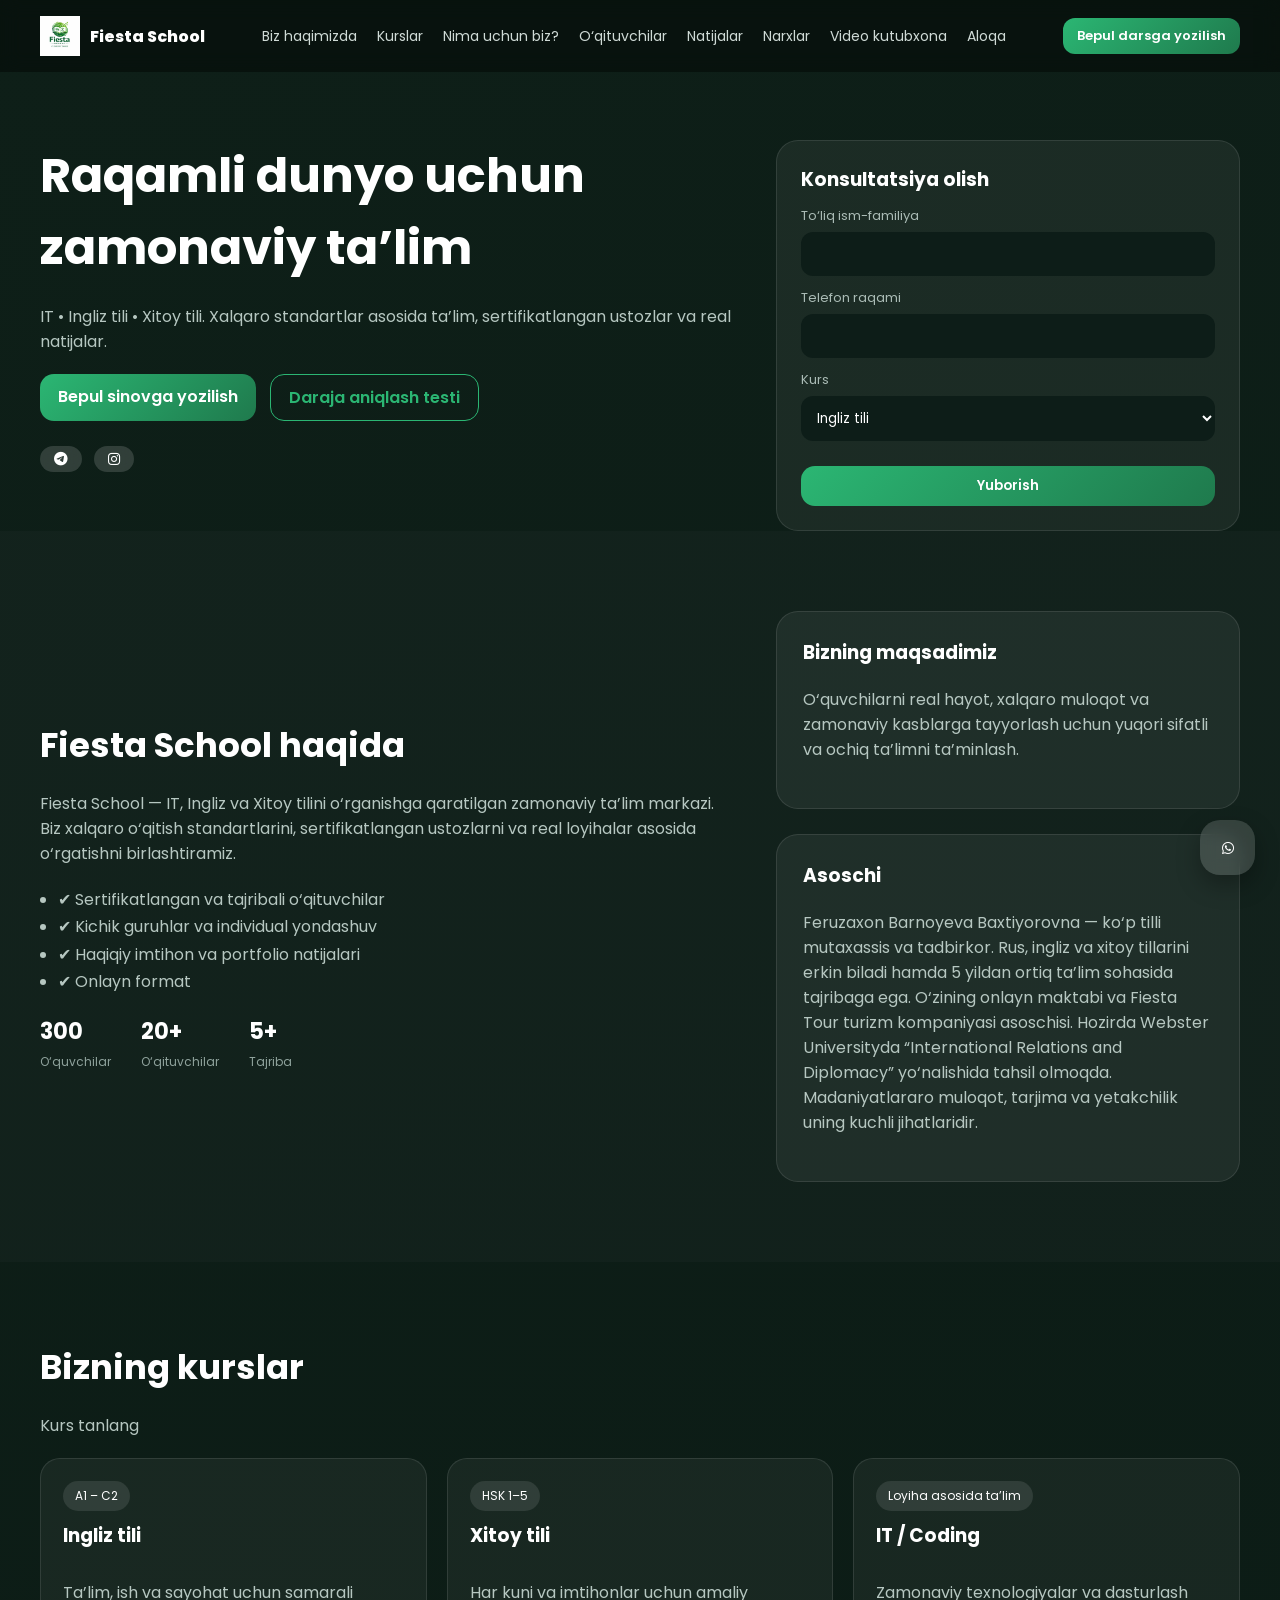
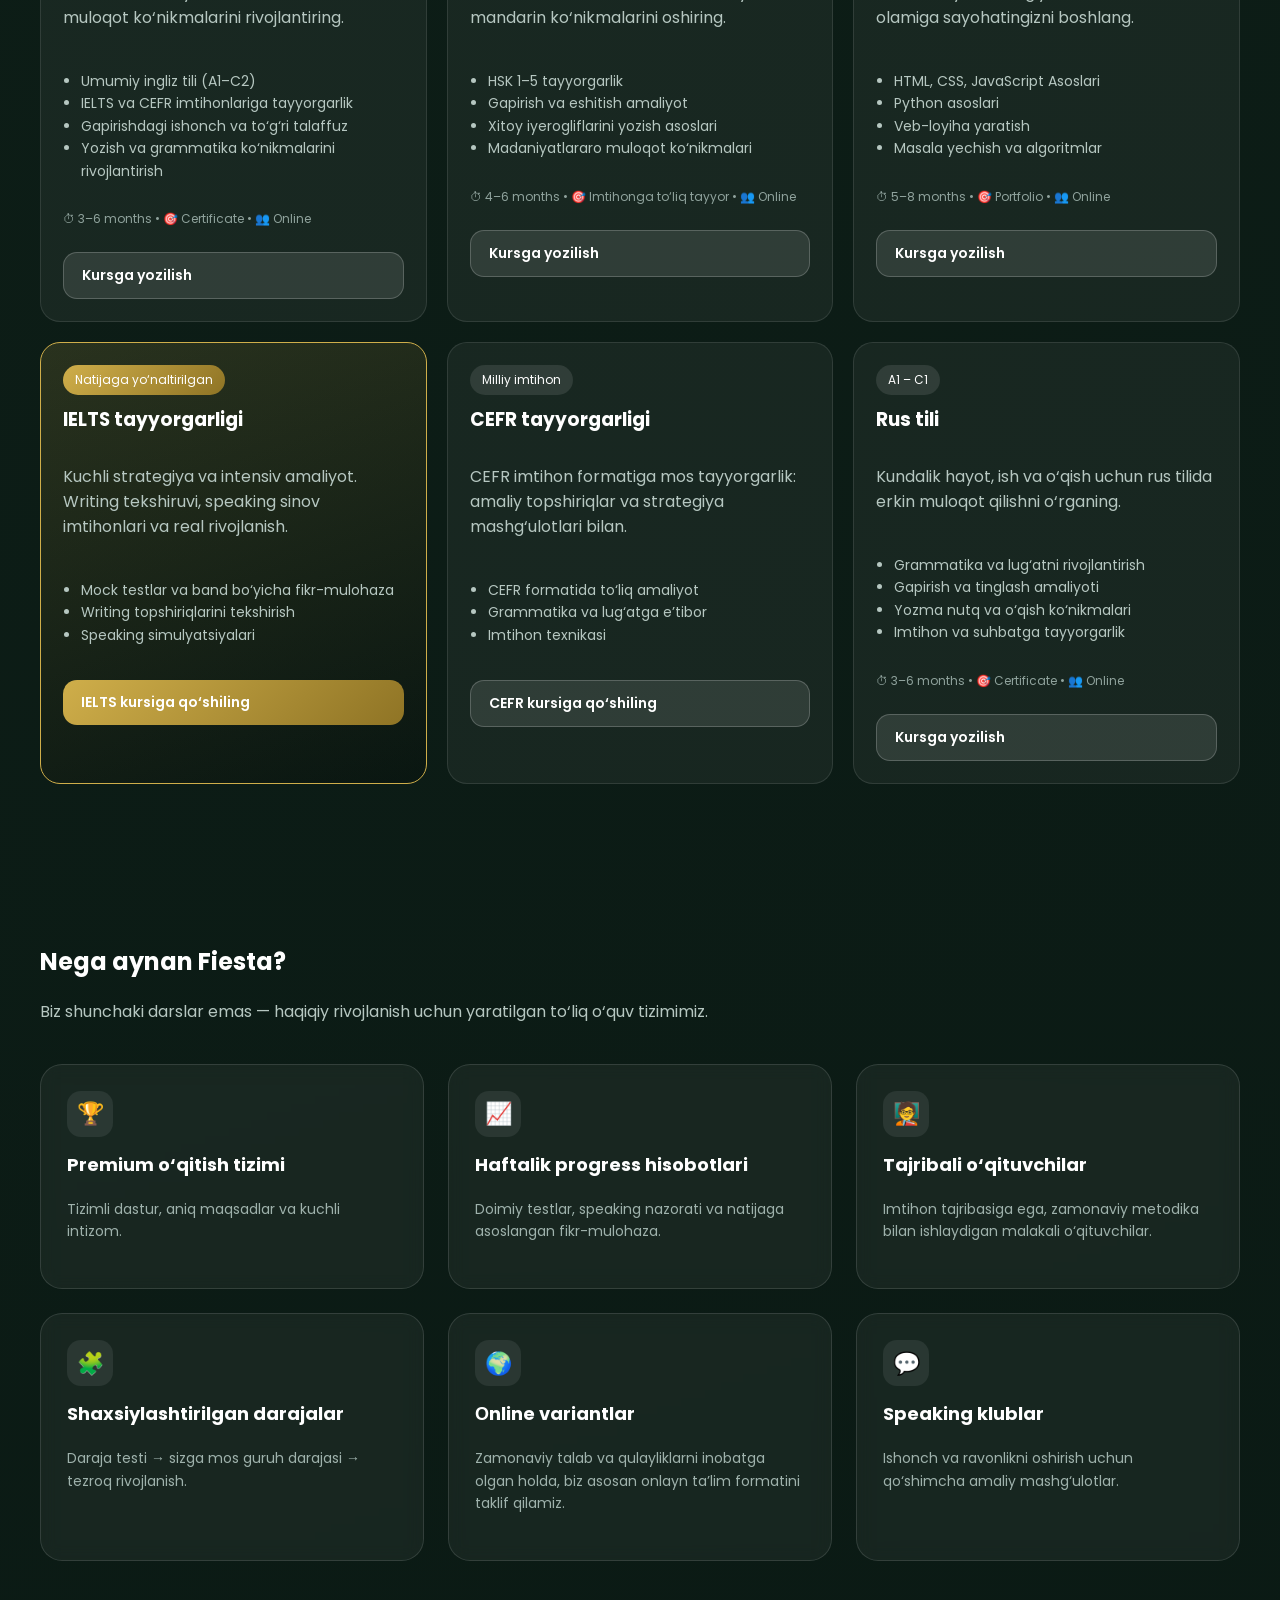
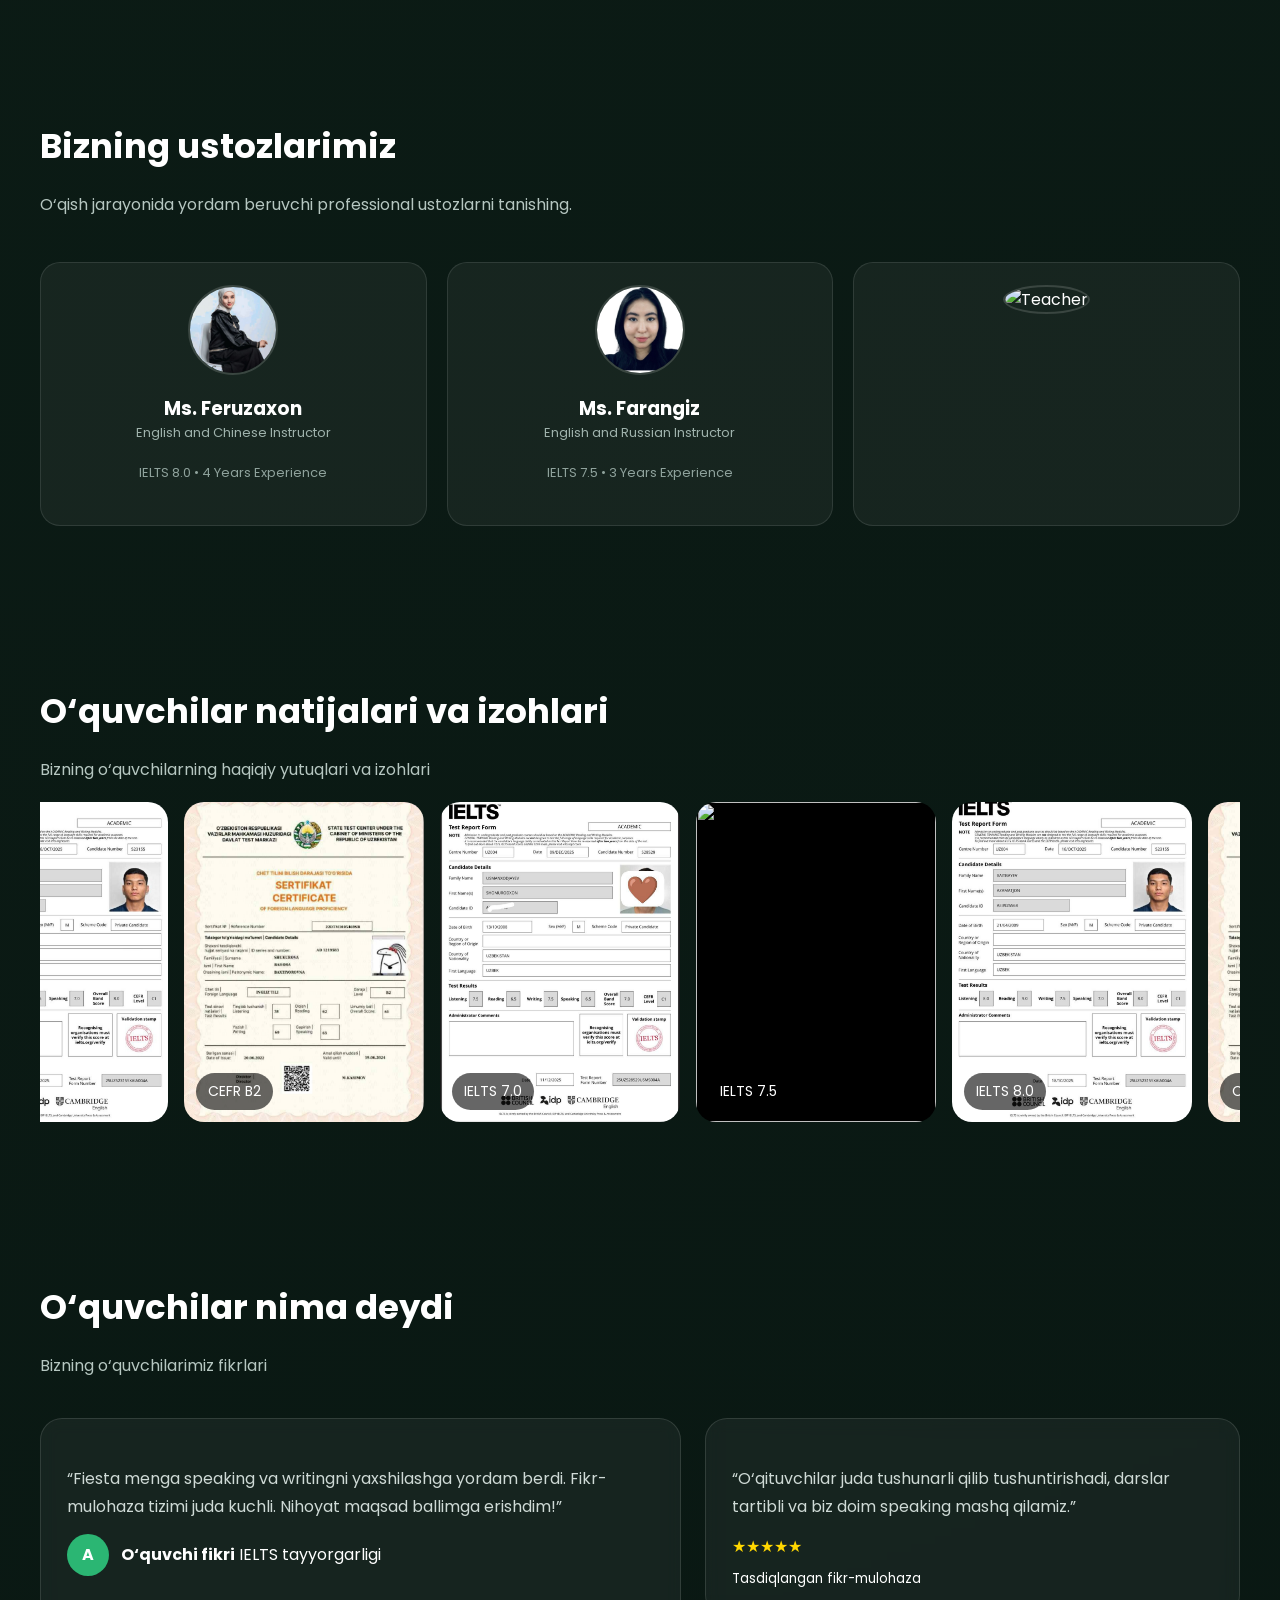
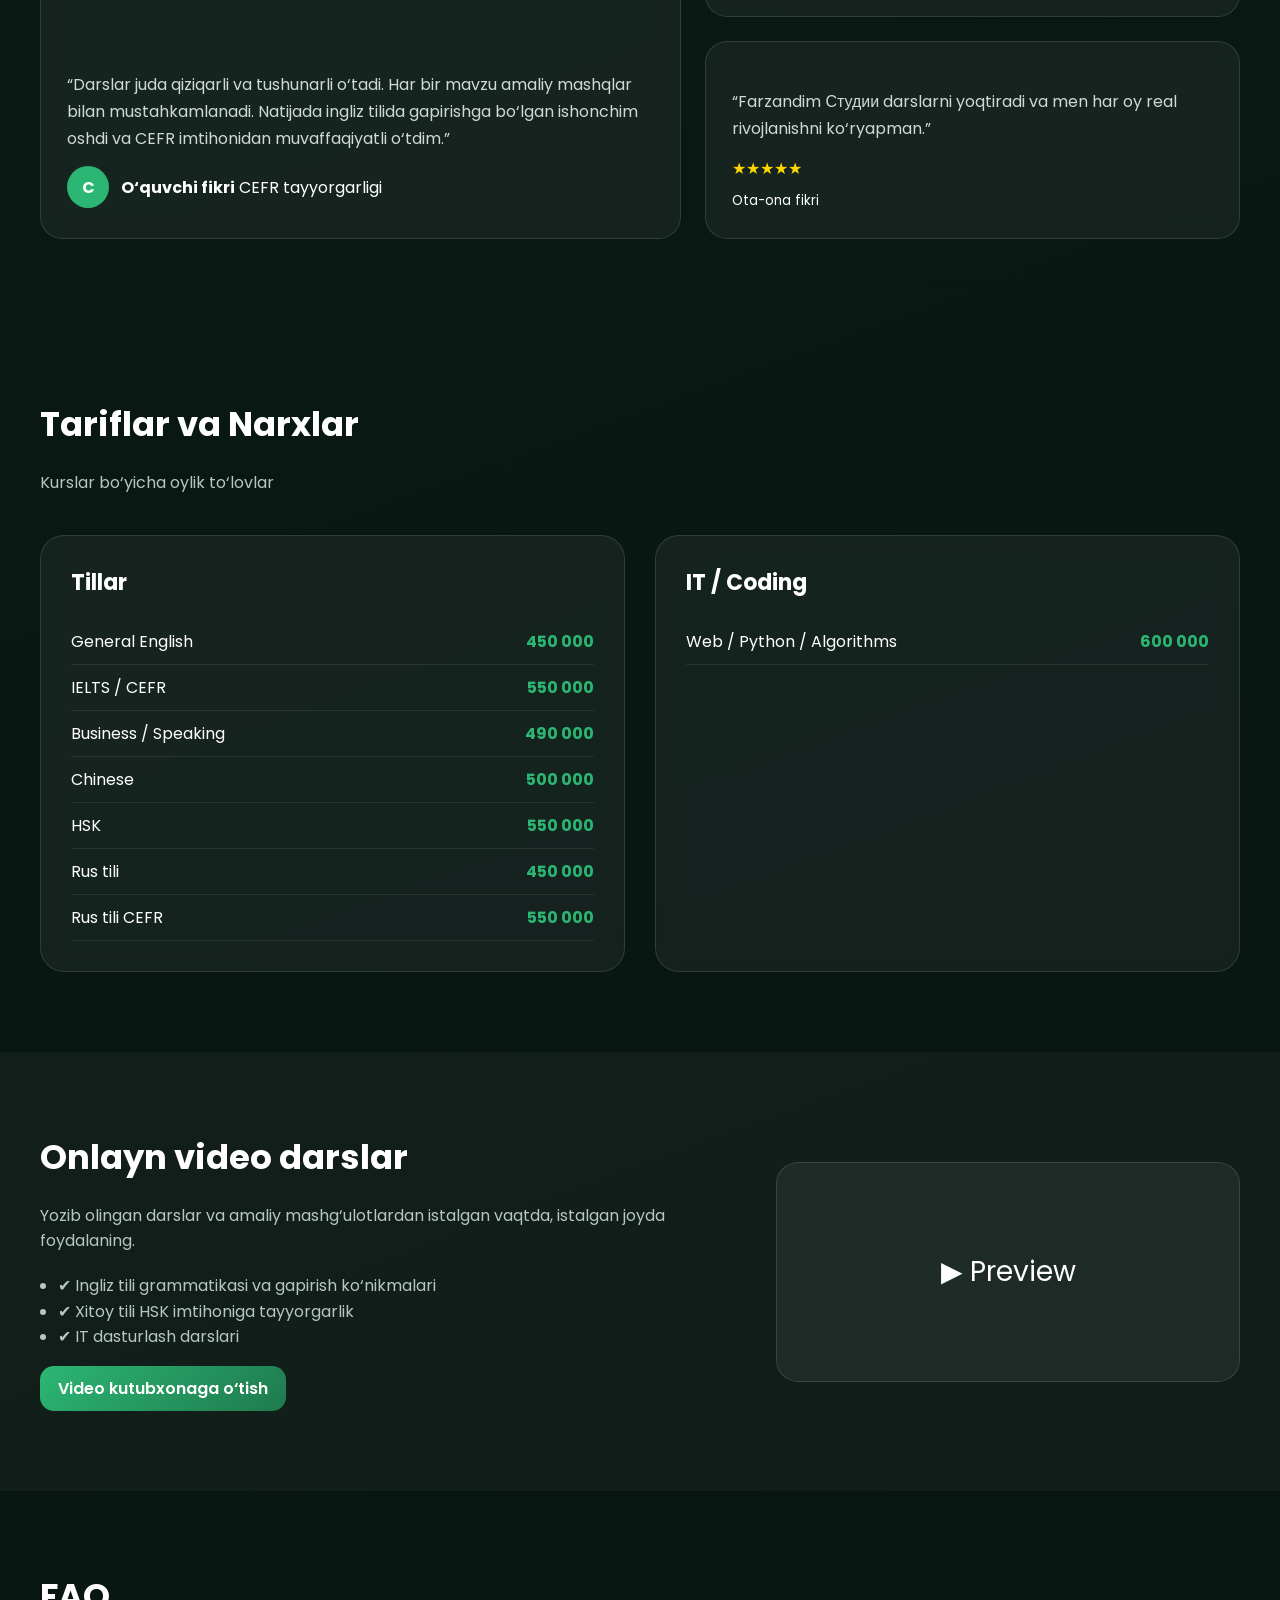
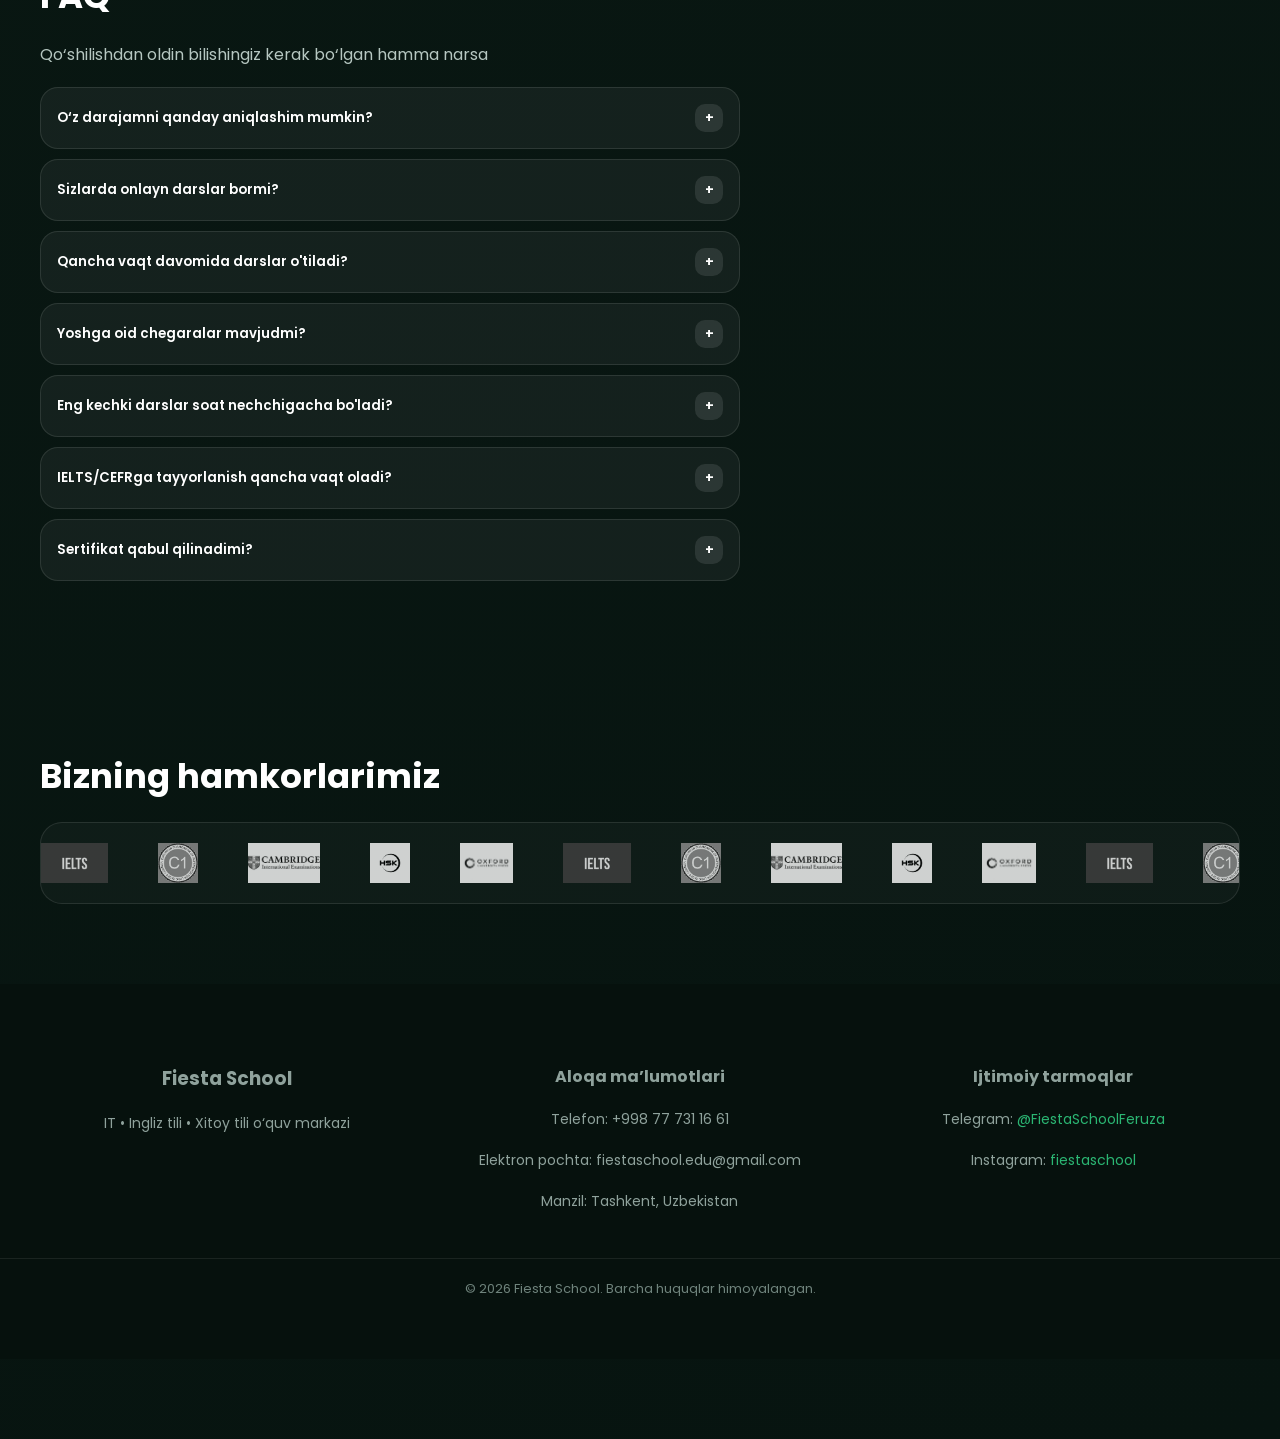
==== index.html @ f25487b6 "Update index.html" ====
<!DOCTYPE html>
<html lang="uz">
<head>
  <meta charset="UTF-8" />
  <meta name="viewport" content="width=device-width, initial-scale=1.0" />
  <title>Fiesta School – IT | English | Chinese</title>

  <link rel="icon" type="image/png" href="logo.png">

  <link rel="preconnect" href="https://fonts.googleapis.com">
  <link rel="preconnect" href="https://fonts.gstatic.com" crossorigin>
  <link href="https://fonts.googleapis.com/css2?family=Poppins:wght@300;400;500;600;700;800;900&display=swap" rel="stylesheet">

<link rel="stylesheet" href="https://cdnjs.cloudflare.com/ajax/libs/font-awesome/6.5.0/css/all.min.css">


  <link rel="stylesheet" href="style.css" />
</head>
<body>


  <nav>
    <div class="container nav-inner">
      <div class="logo">
        <img src="logo.png" alt="Fiesta School Logo" />
        <span>Fiesta School</span>
      </div>

      <div class="nav-links" id="navLinks">
          <a href="#about">Biz haqimizda</a>
  <a href="#courses">Kurslar</a>
  <a href="#why">Nima uchun biz?</a>
  <a href="#teachers">O‘qituvchilar</a>
        <a href = "#results">Natijalar</a>
         <a href="#prices">Narxlar</a>
  <a href="#videos-preview">Video kutubxona</a>
  <a href="#contact">Aloqa</a>
      </div>

      


     <a href="#register" class="btn btn-primary nav-btn">
  Bepul darsga yozilish
</a>

       <div class="burger" onclick="toggleMenu()">☰</div>


    </div>
  </nav>

  <div class="hero" id="register">
    <div class="container hero-grid">
      <div>
        <h1>Raqamli dunyo uchun zamonaviy ta’lim</h1>
        <p>
        IT • Ingliz tili • Xitoy tili. Xalqaro standartlar asosida ta’lim, sertifikatlangan ustozlar va real natijalar.
        </p>

        <div class="hero-buttons">
          <a href="#register" class="btn btn-primary">Bepul sinovga yozilish</a>
         <a href="https://forms.gle/vYYk2Dc84HJWhcmBA"
   target="_blank"
   class="btn btn-outline">
   Daraja aniqlash testi
</a>

        </div>
<br>
        <div class="hero-socials">
  <a href="https://t.me/yourusername" target="_blank">
    <i class="fa-brands fa-telegram"></i>
  </a>

  <a href="https://instagram.com/yourusername" target="_blank">
    <i class="fa-brands fa-instagram"></i>
  </a>
<a href="https://wa.me/998946822346" class="wa-float" target="_blank">
  <i class="fa-brands fa-whatsapp"></i>
</a>


</div>



      </div>

      


      <div class="hero-card">
        <h3>Konsultatsiya olish</h3>
        <form id="leadForm">
  <label>
    To‘liq ism-familiya
    <input type="text" name="name" required />
  </label>

  <label>
    Telefon raqami
    <input type="tel" name="phone" required />
  </label>

  <label>
    Kurs
    <select name="course">
      <option>Ingliz tili</option>
      <option>Xitoy tili</option>
      <option>IT</option>
    </select>
  </label>

  <br>

  <button class="btn btn-primary btn-full" type="submit">Yuborish</button>
</form>

      </div>
    </div>

  </section>


<section id="about" class="about">
  <div class="container about-grid">

    <div class="about-text">
      <h2 class="section-title">Fiesta School haqida</h2>
      <p class="muted">
        Fiesta School — IT, Ingliz va Xitoy tilini o‘rganishga qaratilgan zamonaviy ta’lim markazi.
        Biz xalqaro o‘qitish standartlarini, sertifikatlangan ustozlarni va real loyihalar asosida o‘rgatishni birlashtiramiz.
      </p>

      <ul class="about-points">
        <li>✔ Sertifikatlangan va tajribali o‘qituvchilar</li>
        <li>✔ Kichik guruhlar va individual yondashuv</li>
        <li>✔ Haqiqiy imtihon va portfolio natijalari</li>
        <li>✔ Onlayn format</li>
      </ul>

      <div class="about-stats">
        <div>
           <strong class="counter" data-target="500">0</strong>
          <span>O‘quvchilar</span>
        </div>
        <div>
          <strong class="counter" data-target="20">0</strong>
          <span>O‘qituvchilar</span>
        </div>
        <div>
          <strong class="counter" data-target="5">0</strong>
          <span>Tajriba</span>
        </div>
      </div>
    </div>

   <div class="about-cards">

  <div class="about-card">
    <h3>Bizning maqsadimiz</h3>
    <p>
     O‘quvchilarni real hayot, xalqaro muloqot va zamonaviy kasblarga tayyorlash uchun yuqori sifatli va ochiq ta’limni ta’minlash.
    </p>
  </div>
<br>
  <div class="about-card">
    <h3>Asoschi</h3>
    <p>
Feruzaxon Barnoyeva Baxtiyorovna — ko‘p tilli mutaxassis va tadbirkor. Rus, ingliz va xitoy tillarini erkin biladi hamda 5 yildan ortiq ta’lim sohasida tajribaga ega. O‘zining onlayn maktabi va Fiesta Tour turizm kompaniyasi asoschisi. Hozirda Webster Universityda “International Relations and Diplomacy” yo‘nalishida tahsil olmoqda. Madaniyatlararo muloqot, tarjima va yetakchilik uning kuchli jihatlaridir.
      </p>
  </div>

</div>


  </div>
</section>


 
<section id="courses">
  <div class="container">
    <h2 class="section-title">Bizning kurslar</h2>
    <p class="muted">Kurs tanlang</p>

    <div class="grid-3">

     
      <div class="card course">
        <span class="pill">A1 – C2</span>
        <h3>Ingliz tili</h3>
        <p>Ta’lim, ish va sayohat uchun samarali muloqot ko‘nikmalarini rivojlantiring.</p>

        <ul class="course-list">
          <li>Umumiy ingliz tili (A1–C2)</li>
          <li>IELTS va CEFR imtihonlariga tayyorgarlik</li>
          <li>Gapirishdagi ishonch va to‘g‘ri talaffuz</li>
          <li>Yozish va grammatika ko‘nikmalarini rivojlantirish</li>
        </ul>

        <small class="meta">
          ⏱ 3–6 months • 🎯 Certificate • 👥 Online 
        </small>
        <a href="#register" class="course-btn">Kursga yozilish</a>
      </div>

      <div class="card course">
        <span class="pill">HSK 1–5</span>
        <h3>Xitoy tili</h3>
        <p>Har kuni va imtihonlar uchun amaliy mandarin ko‘nikmalarini oshiring.</p>

        <ul class="course-list">
          <li>HSK 1–5 tayyorgarlik</li>
          <li>Gapirish va eshitish amaliyot</li>
          <li>Xitoy iyerogliflarini yozish asoslari</li>
          <li>Madaniyatlararo muloqot ko‘nikmalari</li>
        </ul>

        <small class="meta">
          ⏱ 4–6 months • 🎯 Imtihonga to‘liq tayyor • 👥 Online 
        </small>
        <a href="#register" class="course-btn">Kursga yozilish</a>

      </div>

  
      <div class="card course">
        <span class="pill">Loyiha asosida ta’lim</span>
        <h3>IT / Coding</h3>
        <p>Zamonaviy texnologiyalar va dasturlash olamiga sayohatingizni boshlang.</p>

        <ul class="course-list">
          <li>HTML, CSS, JavaScript Asoslari</li>
          <li>Python asoslari</li>
          <li>Veb-loyiha yaratish</li>
          <li>Masala yechish va algoritmlar</li>
        </ul>

        <small class="meta">
          ⏱ 5–8 months • 🎯 Portfolio • 👥 Online
        </small>
        <a href="#register" class="course-btn">Kursga yozilish</a>

      </div>

     
<div class="card course gold-card">
  <span class="pill gold-pill">Natijaga yo‘naltirilgan</span>
  <h3>IELTS tayyorgarligi</h3>
  <p>Kuchli strategiya va intensiv amaliyot. Writing tekshiruvi, speaking sinov imtihonlari va real rivojlanish.</p>

  <ul class="course-list">
    <li>Mock testlar va band bo‘yicha fikr-mulohaza</li>
    <li>Writing topshiriqlarini tekshirish</li>
    <li>Speaking simulyatsiyalari</li>
  </ul>

  <a href="#register" class="course-btn gold">IELTS kursiga qo‘shiling</a>
</div>


<div class="card course">
  <span class="pill">Milliy imtihon</span>
  <h3>CEFR tayyorgarligi</h3>
  <p>CEFR imtihon formatiga mos tayyorgarlik: amaliy topshiriqlar va strategiya mashg‘ulotlari bilan.</p>

  <ul class="course-list">
    <li>CEFR formatida to‘liq amaliyot</li>
    <li>Grammatika va lug‘atga e’tibor</li>
    <li>Imtihon texnikasi</li>
  </ul>

  <a href="#register" class="course-btn">CEFR kursiga qo‘shiling</a>
</div>


<div class="card course">
  <span class="pill">A1 – C1</span>
  <h3>Rus tili</h3>
  <p>Kundalik hayot, ish va o‘qish uchun rus tilida erkin muloqot qilishni o‘rganing.</p>

  <ul class="course-list">
    <li>Grammatika va lug‘atni rivojlantirish</li>
    <li>Gapirish va tinglash amaliyoti</li>
    <li>Yozma nutq va o‘qish ko‘nikmalari</li>
    <li>Imtihon va suhbatga tayyorgarlik</li>
  </ul>

  <small class="meta">
    ⏱ 3–6 months • 🎯 Certificate • 👥 Online
  </small>

  <a href="#register" class="course-btn">Kursga yozilish</a>
</div>



    </div>
  </div>
</section>


 <section class="section" id="why">
    <div class="container">
      <div class="section-head reveal">
        <h2>Nega aynan Fiesta?</h2>
        <p>
         Biz shunchaki darslar emas — haqiqiy rivojlanish uchun yaratilgan to‘liq o‘quv tizimimiz.
        </p>
      </div>

      <div class="features-grid">
        <div class="feature-card reveal">
          <div class="feature-icon">🏆</div>
          <h3>Premium o‘qitish tizimi</h3>
          <p>Tizimli dastur, aniq maqsadlar va kuchli intizom.</p>
        </div>

        <div class="feature-card reveal">
          <div class="feature-icon">📈</div>
          <h3>Haftalik progress hisobotlari</h3>
          <p>Doimiy testlar, speaking nazorati va natijaga asoslangan fikr-mulohaza.</p>
        </div>

        <div class="feature-card reveal">
          <div class="feature-icon">🧑‍🏫</div>
          <h3>Tajribali o‘qituvchilar</h3>
          <p>Imtihon tajribasiga ega, zamonaviy metodika bilan ishlaydigan malakali o‘qituvchilar.</p>
        </div>

        <div class="feature-card reveal">
          <div class="feature-icon">🧩</div>
          <h3>Shaxsiylashtirilgan darajalar</h3>
          <p>Daraja testi → sizga mos guruh darajasi → tezroq rivojlanish.</p>
        </div>

        <div class="feature-card reveal">
          <div class="feature-icon">🌍</div>
          <h3>Оnline variantlar</h3>
          <p>Zamonaviy talab va qulayliklarni inobatga olgan holda, biz asosan onlayn ta’lim formatini taklif qilamiz.</p>
        </div>

        <div class="feature-card reveal">
          <div class="feature-icon">💬</div>
          <h3>Speaking klublar</h3>
          <p>Ishonch va ravonlikni oshirish uchun qo‘shimcha amaliy mashg‘ulotlar.</p>
        </div>
      </div>
    </div>
  </section>

  
<section id="teachers">
  <div class="container">
    <h2 class="section-title">Bizning ustozlarimiz</h2>
    <p class="muted">O‘qish jarayonida yordam beruvchi professional ustozlarni tanishing.</p>
<br>
    <div class="grid-3">

      <div class="card teacher">
        <img src="teacher/feruza.jpg" alt="Teacher" />
        <h3>Ms. Feruzaxon</h3>
        <span>English and Chinese Instructor</span>
        <p>IELTS 8.0 • 4 Years Experience</p>
      </div>

      <div class="card teacher">
        <img src="teacher/farangiz.jpg" alt="Teacher" />
        <h3>Ms. Farangiz</h3>
        <span> English and Russian Instructor</span>
        <p>IELTS 7.5 • 3 Years Experience</p>
      </div>

      <div class="card teacher">
        <img src="teacher3.jpg" alt="Teacher" />
        <h3></h3>
        <span></span>
        <p></p>
      </div>

    </div>
  </div>
</section>


<section id="results">
  <div class="container">
    <h2 class="section-title">O‘quvchilar natijalari va izohlari</h2>
    <p class="muted">Bizning o‘quvchilarning haqiqiy yutuqlari va izohlari</p>

    <div class="results-slider">
      <div class="slides" id="slidesTrack">

        <div class="result-card">
          <img src="results/1.jpg" alt="">
          <div class="score">IELTS 8.0</div>
        </div>

        <div class="result-card">
          <img src="results/2.jpg" alt="">
          <div class="score">CEFR B2</div>
        </div>

        <div class="result-card">
          <img src="results/3.jpg" alt="">
          <div class="score">IELTS 7.0</div>
        </div>

        <div class="result-card">
          <img src="results/4.jpg" alt="">
          <div class="score">IELTS 7.5</div>
        </div>


         <div class="result-card">
          <img src="results/1.jpg" alt="">
          <div class="score">IELTS 8.0</div>
        </div>

        <div class="result-card">
          <img src="results/2.jpg" alt="">
          <div class="score">CEFR B2</div>
        </div>

        <div class="result-card">
          <img src="results/3.jpg" alt="">
          <div class="score">IELTS 7.0</div>
        </div>

        <div class="result-card">
          <img src="results/4.jpg" alt="">
          <div class="score">IELTS 7.5</div>
        </div>




      </div>
    </div>

  </div>
</section>


<section id="feedback">
  <div class="container">
    <h2 class="section-title">O‘quvchilar nima deydi</h2>
    <p class="muted">Bizning o‘quvchilarimiz fikrlari</p>

    <div class="feedback-grid">

     
      <div class="feedback-card big">
  <p>
    “Fiesta menga speaking va writingni yaxshilashga yordam berdi.
    Fikr-mulohaza tizimi juda kuchli. Nihoyat maqsad ballimga erishdim!”
  </p>

  <div class="feedback-user">
    <div class="avatar">A</div>
    <div>
      <strong>O‘quvchi fikri</strong>
      <span>IELTS tayyorgarligi</span>
    </div>
  </div>
  <br>
  <br>
  <br>
  <p>
“Darslar juda qiziqarli va tushunarli o‘tadi. 
Har bir mavzu amaliy mashqlar bilan mustahkamlanadi. 
Natijada ingliz tilida gapirishga bo‘lgan ishonchim oshdi va CEFR imtihonidan muvaffaqiyatli o‘tdim.”
</p>


  <div class="feedback-user">
    <div class="avatar">C</div>
    <div>
      <strong>O‘quvchi fikri</strong>
      <span>CEFR tayyorgarligi</span>
    </div>
  </div>
</div>





      <div class="feedback-card">
        <p>
          “O‘qituvchilar juda tushunarli qilib tushuntirishadi,
          darslar tartibli va biz doim speaking mashq qilamiz.”
        </p>
        <div class="stars">★★★★★</div>
        <small>Tasdiqlangan fikr-mulohaza</small>
      </div>

   
      <div class="feedback-card">
        <p>
          “Farzandim Студии darslarni yoqtiradi
          va men har oy real rivojlanishni ko‘ryapman.”
        </p>
        <div class="stars">★★★★★</div>
        <small>Ota-ona fikri</small>
      </div>

    </div>
  </div>
</section>



<section id="prices">
  <div class="container">
    <h2 class="section-title">Tariflar va Narxlar</h2>
    <p class="muted">Kurslar bo‘yicha oylik to‘lovlar</p>

    <div class="prices-grid">

     
      <div class="price-card">
        <h3>Tillar</h3>

        <div class="price-item">
          <span>General English</span>
          <strong>450 000</strong>
        </div>

        <div class="price-item">
          <span>IELTS / CEFR</span>
          <strong>550 000</strong>
        </div>

        <div class="price-item">
          <span>Business / Speaking</span>
          <strong>490 000</strong>
        </div>

        <div class="price-item">
          <span>Chinese</span>
          <strong>500 000</strong>
        </div>

        <div class="price-item">
          <span>HSK</span>
          <strong>550 000</strong>
        </div>

        <div class="price-item">
          <span>Rus tili</span>
          <strong>450 000</strong>
        </div>

        <div class="price-item">
          <span>Rus tili CEFR</span>
          <strong>550 000</strong>
        </div>
      </div>

      
      <div class="price-card gold-card">
        <h3>IT / Coding</h3>

        <div class="price-item">
          <span>Web / Python / Algorithms</span>
          <strong>600 000</strong>
        </div>
      </div>

    </div>
  </div>
</section>


<section id="videos-preview" class="alt">
  <div class="container video-preview-grid">

    <div class="video-text">
      <h2 class="section-title">Onlayn video darslar</h2>
      <p class="muted">
       Yozib olingan darslar va amaliy mashg‘ulotlardan istalgan vaqtda, istalgan joyda foydalaning.
      </p>

      <ul class="video-points">
        <li>✔ Ingliz tili grammatikasi va gapirish ko‘nikmalari</li>
        <li>✔ Xitoy tili HSK imtihoniga tayyorgarlik</li>
        <li>✔ IT dasturlash darslari</li>
      </ul>

      <a href="videos.html" class="btn btn-primary">
        Video kutubxonaga o‘tish
      </a>
    </div>

    <div class="video-card">
      <span>▶ Preview</span>
    </div>

  </div>
</section>



<section id="faq">
  <div class="container">
    <h2 class="section-title">FAQ</h2>
    <p class="muted">Qo‘shilishdan oldin bilishingiz kerak bo‘lgan hamma narsa</p>

    <div class="faq-box">

      <button class="faq-item">
        <span>O‘z darajamni qanday aniqlashim mumkin?</span>
        <span class="faq-icon">+</span>
      </button>
      <div class="faq-answer">
        Biz o‘z darajangizni aniqlash uchun bepul joylashtirish testi va konsultatsiya taklif qilamiz.
      </div>

      <button class="faq-item">
        <span>Sizlarda onlayn darslar bormi?</span>
        <span class="faq-icon">+</span>
      </button>
      <div class="faq-answer">
        Ha, biz foydalanuvchingizga qarab onlayn darslarni taklif qilamiz.
      </div>

      <button class="faq-item">
        <span>Qancha vaqt davomida darslar o'tiladi?</span>
        <span class="faq-icon">+</span>
      </button>
      <div class="faq-answer">
        Ko‘pincha darslar daraja va intensivlikka qarab 3–6 oy davom etadi.
      </div>

            <button class="faq-item">
          <span>Yoshga oid chegaralar mavjudmi?</span>
          <span class="faq-icon">+</span>
        </button>
        <div class="faq-answer">
         Yoq. Har qanday yoshdagi o‘quvchilarni qabul qilamiz. Bolalar uchun alohida guruhlar mavjud.
        </div>

         <button class="faq-item">
          <span>Eng kechki darslar soat nechchigacha bo'ladi?</span>
          <span class="faq-icon">+</span>
        </button>
        <div class="faq-answer">
        Eng kechki darslar soat 19:00 da boshlanadi, chunki o‘qituvchilarning ish jadvali va transport masalalari hisobga olingan.
        </div>

          <button class="faq-item">
          <span>IELTS/CEFRga tayyorlanish qancha vaqt oladi?</span>
          <span class="faq-icon">+</span>
        </button>
        <div class="faq-answer">
        Bu sizning hozirgi darajangiz va maqsad ballingizga bog‘liq. Daraja testidan so‘ng siz uchun reja tuzamiz.
        </div>



       
      <button class="faq-item">
        <span>Sertifikat qabul qilinadimi?</span>
        <span class="faq-icon">+</span>
      </button>
      <div class="faq-answer">
        Ha, o‘quvchilar sertifikatlarni va imtihon tayyorgarlik yordamini qabul qiladi.
      </div>

    </div>
  </div>
</section>


<section class="partners">
  <div class="container">
    <h2 class="section-title">Bizning hamkorlarimiz</h2>

    <div class="partners-frame">
      <div class="partners-track">

      
        <img src="logos/ielts.JPG">
        <img src="logos/cefr.JPG">
        <img src="logos/cambridge.JPG">
        <img src="logos/hsk.JPG">
        <img src="logos/oxford.JPG">

        <img src="logos/ielts.JPG">
        <img src="logos/cefr.JPG">
        <img src="logos/cambridge.JPG">
        <img src="logos/hsk.JPG">
         <img src="logos/oxford.JPG">

         <img src="logos/ielts.JPG">
        <img src="logos/cefr.JPG">
        <img src="logos/cambridge.JPG">
        <img src="logos/hsk.JPG">
         <img src="logos/oxford.JPG">

         <img src="logos/ielts.JPG">
        <img src="logos/cefr.JPG">
        <img src="logos/cambridge.JPG">
        <img src="logos/hsk.JPG">
         <img src="logos/oxford.JPG">

      </div>
    </div>

  </div>
</section>




 
  <footer id="contact">
  <div class="container footer-grid">

    <div>
      <h3>Fiesta School</h3>
      <p>IT • Ingliz tili • Xitoy tili o‘quv markazi</p>
    </div>

    <div>
      <h4>Aloqa ma’lumotlari</h4>
      <p>Telefon: +998 77 731 16 61</p>
      <p>Elektron pochta: fiestaschool.edu@gmail.com</p>
      <p>Manzil: Tashkent, Uzbekistan</p>
    </div>

    <div>
      <h4>Ijtimoiy tarmoqlar</h4>
      <p>
        Telegram:
        <a href="https://t.me/FiestaSchoolFeruza" target="_blank">
          @FiestaSchoolFeruza
        </a>
      </p>
      <p>
        Instagram:
        <a href="https://www.instagram.com/fiestaschool?igsh=dnF1NnBtc2wyazI4" target="_blank">
          fiestaschool
        </a>
      </p>
    </div>

  </div>

  <div class="footer-bottom">
    © 2026 Fiesta School. Barcha huquqlar himoyalangan.
  </div>
</footer>

<button id="topBtn">↑</button>

  <script src="script.js"></script>
  <div id="toast" class="toast"></div>

</body>
</html>
---- style.css ----
*{
  margin:0;
  padding:0;
  box-sizing:border-box;
  font-family:'Poppins',sans-serif;
}
html {
  scroll-behavior: smooth;
}

body{
  background:linear-gradient(160deg,#0e1f18,#071410);
  color:white;
}

.container{
  width:min(1200px,95%);
  margin:auto;
}

nav{
  position:fixed;
  width:100%;
  backdrop-filter:blur(10px);
  background:rgba(0,0,0,.4);
}

.nav-inner{
  display:flex;
  justify-content:space-between;
  align-items:center;
  padding:16px 0;
}

.logo{
  display:flex;
  align-items:center;
  gap:10px;
  font-weight:800;
}

.logo img{width:40px}

.nav-links{
  display:flex;
  gap:20px;
}

.nav-links a{
  color:#cfdad6;
  text-decoration:none;
  font-size:14px;
}

.btn{
  padding:10px 18px;
  border-radius:14px;
  border:none;
  cursor:pointer;
  font-weight:600;

   text-decoration: none;   
  display: inline-block;  
}

.btn-primary{
  background:linear-gradient(135deg,#2bb673,#1f7a4d);
  color:white;
}

.btn-outline{
  background:transparent;
  border:1px solid #2bb673;
  color:#2bb673;

  text-decoration: none;

}

.btn-full{width:100%}

.hero{
  padding-top:140px;
  padding-bottom:80px;
}

.hero-grid{
  display:grid;
  grid-template-columns:1.2fr .8fr;
  gap:40px;
}

.hero h1{
  font-size:48px;
}

.hero p{
  color:#b6c7c1;
  margin:20px 0;
}

.hero-card{
  background:rgba(255,255,255,.06);
  border:1px solid rgba(255,255,255,.1);
  padding:24px;
  border-radius:22px;
}

label{
  display:flex;
  flex-direction:column;
  font-size:13px;
  margin-top:12px;
  color:#aabbb5;
}

input,select{
  margin-top:6px;
  padding:12px;
  border-radius:12px;
  border:none;
  background:#0d1d18;
  color:white;
}

section{
  padding:80px 0;
}

.section-title{
  font-size:34px;
  margin-bottom:10px;
}

.muted{color:#9fb2ac}

.grid-3{
  display:grid;
  grid-template-columns:repeat(3,1fr);
  gap:20px;
}

.card{
  background:rgba(255,255,255,.05);
  padding:22px;
  border-radius:20px;
  border:1px solid rgba(255,255,255,.1);
}

.course{display:flex;flex-direction:column;gap:10px}

.pill{
  background:rgba(255,255,255,.1);
  padding:6px 12px;
  border-radius:999px;
  font-size:12px;
  width:fit-content;
}

.alt{
  background:rgba(255,255,255,.03);
}

footer{
  background:#06110d;
  padding:40px 0;
  text-align:center;
  color:#8fa29c;
}

@media(max-width:900px){
  .hero-grid{grid-template-columns:1fr}
  .grid-3{grid-template-columns:1fr}
}

.course-list{
  margin: 10px 0;
  padding-left: 18px;
  color:#b6c7c1;
  line-height:1.6;
  font-size:14px;
}

.meta{
  margin-top:8px;
  display:block;
  font-size:12px;
  color:#8fa29c;
}

.about{
  background: rgba(255,255,255,.02);
}

.about-grid{
  display:grid;
  grid-template-columns:1.2fr .8fr;
  gap:40px;
  align-items:center;
}

.about-points{
  margin:18px 0;
  padding-left:18px;
  color:#b6c7c1;
  line-height:1.7;
}

.about-stats{
  display:flex;
  gap:30px;
  margin-top:20px;
}

.about-stats strong{
  display:block;
  font-size:22px;
  color:white;
}

.about-stats span{
  font-size:12px;
  color:#8fa29c;
}

.about-card{
  background:rgba(255,255,255,.06);
  border:1px solid rgba(255,255,255,.1);
  padding:26px;
  border-radius:22px;
}

.about-card h3{
  margin-bottom:10px;
}

@media(max-width:900px){
  .about-grid{
    grid-template-columns:1fr;
  }
}

.teacher{
  text-align:center;
}

.teacher img{
  width:90px;
  height:90px;
  border-radius:50%;
  object-fit:cover;
  margin-bottom:12px;
  border:2px solid rgba(255,255,255,.15);
}

.teacher span{
  display:block;
  font-size:13px;
  color:#9fb2ac;
  margin-bottom:6px;
}

.teacher p{
  font-size:13px;
  color:#8fa29c;
}

.results-slider{
  overflow:hidden;
  margin-top:20px;
}


 .slides{
  display:flex;
  gap:16px;
  overflow-x:auto;
  scroll-behavior:smooth;

  -webkit-overflow-scrolling: touch;
  touch-action: pan-x;
  white-space: nowrap;
}



.slides::-webkit-scrollbar{
  display:none;
}

@media(max-width:600px){
  .slides{
    gap:10px;
  }

  .result-card{
    min-width:180px;
    height:240px;
  }
}


.result-card{
  min-width:240px;
  height:320px;
  border-radius:20px;
  overflow:hidden;
  position:relative;
  background:#000;
}

.result-card img{
  width:100%;
  height:100%;
  object-fit:cover;
}

.score{
  position:absolute;
  bottom:12px;
  left:12px;
  background:rgba(0,0,0,.6);
  padding:8px 12px;
  border-radius:999px;
  font-size:14px;
}

.faq-box{
  max-width:700px;
  margin-top:20px;
}

.faq-item{
  width:100%;
  display:flex;
  justify-content:space-between;
  align-items:center;
  padding:16px;
  border-radius:18px;
  border:1px solid rgba(255,255,255,.1);
  background:rgba(255,255,255,.05);
  color:white;
  cursor:pointer;
  margin-bottom:10px;
  font-weight:600;
}

.faq-icon{
  background:rgba(255,255,255,.1);
  width:28px;
  height:28px;
  border-radius:10px;
  display:grid;
  place-items:center;
}

.faq-answer{
  display:none;
  padding:0 16px 16px;
  color:#9fb2ac;
  line-height:1.6;
}

.hero-socials {
  display: flex;
  gap: 12px;
}

.hero-socials a {
  display: inline-flex;
  align-items: center;
  justify-content: center;

  padding: 6px 14px;  
  font-size: 13px;
  border-radius: 20px; 
  
  background: rgba(255, 255, 255, 0.15);
  backdrop-filter: blur(8px);

  color: white;
  text-decoration: none;
  font-weight: 600;
  font-size: 14px;

  transition: 0.3s;
}

.hero-socials a:hover {
  background: rgba(255, 255, 255, 0.3);
}


.video-preview-grid{
  display:grid;
  grid-template-columns:1.2fr .8fr;
  gap:40px;
  align-items:center;
}

.video-points{
  margin:16px 0;
  padding-left:18px;
  color:#b6c7c1;
  line-height:1.6;
}

.video-card{
  height:220px;
  border-radius:22px;
  display:grid;
  place-items:center;
  font-size:28px;
  background:rgba(255,255,255,.06);
  border:1px solid rgba(255,255,255,.12);
}

@media(max-width:900px){
  .video-preview-grid{
    grid-template-columns:1fr;
  }
}

.card{
  transition:.25s;
}

.card:hover{
  transform:translateY(-6px);
  box-shadow:0 20px 40px rgba(0,0,0,.35);
}
.reveal{
  opacity:0;
  transform:translateY(30px);
  transition:.6s ease;
}

.reveal.show{
  opacity:1;
  transform:none;
}

#topBtn{
  position:fixed;
  bottom:20px;
  left:20px;
  width:42px;
  height:42px;
  border-radius:50%;
  border:none;
  background:#2bb673;
  color:white;
  font-size:18px;
  cursor:pointer;
  display:none;
  box-shadow:0 8px 20px rgba(0,0,0,.4);
  z-index:999;
}

.footer-grid{
  display:grid;
  grid-template-columns:repeat(3,1fr);
  gap:40px;
  padding:40px 0;
}

.footer-grid h3,
.footer-grid h4{
  margin-bottom:10px;
}

.footer-grid p{
  color:#8fa29c;
  font-size:14px;
  margin-bottom:6px;
}

.footer-grid a{
  color:#2bb673;
  text-decoration:none;
}

.footer-bottom{
  text-align:center;
  padding:20px 0;
  color:#6f837c;
  font-size:13px;
  border-top:1px solid rgba(255,255,255,.08);
}

@media(max-width:900px){
  .footer-grid{
    grid-template-columns:1fr;
    text-align:center;
  }
}


.counters-grid{
  display:grid;
  grid-template-columns:repeat(3,1fr);
  gap:30px;
  text-align:center;
}

.counter-box h3{
  font-size:40px;
  color:#2bb673;
}

.counter-box p{
  color:#8fa29c;
}

.logo-slider{
  overflow:hidden;
}

.logo-track{
  display:flex;
  gap:40px;
  align-items:center;
}

.logo-track img{
  height:40px;
  opacity:.7;
}

.partners-frame{
  margin-top:20px;
  border-radius:22px;
  border:1px solid rgba(255,255,255,.1);
  overflow:hidden;
  padding:20px 0;
  background:rgba(255,255,255,.03);
}

.partners-track{
  display:flex;
  gap:50px;
  align-items:center;
  animation:scrollPartners 20s linear infinite;
}

.partners-track img{
  height:40px;
  opacity:.8;
  filter:grayscale(1);
  transition:.3s;
}

.partners-track img:hover{
  opacity:1;
  filter:none;
}

@keyframes scrollPartners{
  0%{transform:translateX(0)}
  100%{transform:translateX(-50%)}
}


.features-grid {
  display: grid;
  grid-template-columns: repeat(3, 1fr);
  gap: 24px;
  margin-top: 40px;
}

.feature-card {
  background: rgba(255,255,255,0.05);
  border: 1px solid rgba(255,255,255,0.12);
  border-radius: 22px;
  padding: 26px;
  backdrop-filter: blur(8px);
  transition: 0.25s;
}

.feature-card:hover {
  transform: translateY(-6px);
  box-shadow: 0 20px 40px rgba(0,0,0,0.35);
}

.feature-icon {
  width: 46px;
  height: 46px;
  border-radius: 14px;
  background: rgba(255,255,255,0.08);
  display: grid;
  place-items: center;
  font-size: 22px;
  margin-bottom: 14px;
}

.feature-card h3 {
  margin-bottom: 8px;
  font-size: 18px;
}

.feature-card p {
  color: #9fb2ac;
  line-height: 1.6;
  font-size: 14px;
}
@media (max-width: 900px) {
  .features-grid {
    grid-template-columns: 1fr;
  }
}

section {
  scroll-margin-top: 120px;
}

.course-btn {
  margin-top: 14px;
  display: inline-block;
  padding: 10px 16px;
  border-radius: 14px;
  background: linear-gradient(135deg,#2bb673,#1f7a4d);
  color: white;
  text-decoration: none;
  font-size: 14px;
  font-weight: 600;
  transition: .25s;
}

.course-btn:hover {
  transform: translateY(-2px);
  box-shadow: 0 10px 25px rgba(0,0,0,.3);
}

.gold-card {
  border: 1px solid #cfae4a;
  background: linear-gradient(160deg, rgba(207,174,74,0.15), rgba(0,0,0,0.2));
}
.gold-pill {
  background: linear-gradient(135deg,#cfae4a,#8f7425);
  color: white;
}
.course-btn {
  margin-top: 14px;
  display: inline-block;
  padding: 12px 18px;
  border-radius: 14px;
  background: rgba(255,255,255,0.1);
  border: 1px solid rgba(255,255,255,0.2);
  color: white;
  text-decoration: none;
  font-weight: 600;
  transition: .25s;
}

.course-btn:hover {
  transform: translateY(-2px);
}

.course-btn.gold {
  background: linear-gradient(135deg,#cfae4a,#8f7425);
  border: none;
}
.grid-3 {
  grid-template-columns: repeat(3, 1fr);
}

#register {
  scroll-margin-top: 140px;
}

.toast {
  position: fixed;
  bottom: 30px;
  right: 30px;
  background: #1f8f5f;
  color: white;
  padding: 14px 22px;
  border-radius: 14px;
  font-weight: 500;
  opacity: 0;
  transform: translateY(20px);
  transition: 0.3s;
  box-shadow: 0 10px 30px rgba(0,0,0,0.25);
  z-index: 9999;
}

.toast.show {
  opacity: 1;
  transform: translateY(0);
}



a.btn,
a.btn:visited,
a.btn:hover,
a.btn:active,
a.btn:focus {
  text-decoration: none !important;
  color: white !important;
}
a.btn-outline,
a.btn-outline:visited {
  color: #2bb673 !important;
}

.wa-float {
  position: fixed;
  bottom: 25px;
  right: 25px;
  width: 55px;
  height: 55px;
  border-radius: 50%;
  background: #25D366;
  color: white;
  display: flex;
  align-items: center;
  justify-content: center;
  font-size: 26px;
  box-shadow: 0 10px 25px rgba(0,0,0,.3);
  z-index: 999;
}

.prices-grid {
  display: grid;
  grid-template-columns: 1fr 1fr;
  gap: 30px;
  margin-top: 40px;
}

.price-card {
  background: rgba(255,255,255,.05);
  border: 1px solid rgba(255,255,255,.12);
  border-radius: 24px;
  padding: 30px;
  backdrop-filter: blur(8px);
}

.price-card h3 {
  margin-bottom: 20px;
  font-size: 22px;
}

.price-item {
  display: flex;
  justify-content: space-between;
  padding: 10px 0;
  border-bottom: 1px solid rgba(255,255,255,.08);
}

.price-item strong {
  color: #2bb673;
}

@media(max-width:900px){
  .prices-grid{
    grid-template-columns:1fr;
  }
}

.feedback-grid {
  display: grid;
  grid-template-columns: 1.2fr 1fr;
  gap: 24px;
  margin-top: 40px;
}

.feedback-card {
  background: rgba(255,255,255,.05);
  border: 1px solid rgba(255,255,255,.12);
  border-radius: 22px;
  padding: 26px;
  backdrop-filter: blur(8px);
}

.feedback-card.big {
  grid-row: span 2;
}

.feedback-card p {
  color: #cfdad6;
  line-height: 1.7;
  margin-bottom: 14px;
}

.feedback-user {
  display: flex;
  gap: 12px;
  align-items: center;
}

.avatar {
  width: 42px;
  height: 42px;
  border-radius: 50%;
  background: #2bb673;
  display: grid;
  place-items: center;
  font-weight: 700;
}

.stars {
  color: gold;
  margin-bottom: 6px;
}

@media(max-width:900px){
  .feedback-grid{
    grid-template-columns:1fr;
  }
  .feedback-card.big{
    grid-row:auto;
  }
}

.feedback-user + .feedback-user {
  margin-top: 14px;
}




@media (max-width: 992px) {

  .grid-3,
  .features-grid,
  .counters-grid {
    grid-template-columns: repeat(2, 1fr);
  }

  .hero-grid,
  .about-grid,
  .video-preview-grid,
  .feedback-grid {
    grid-template-columns: 1fr;
  }

  .hero h1 {
    font-size: 36px;
  }

  nav .btn-primary {
    padding: 8px 14px;
    font-size: 14px;
  }
}


@media (max-width: 600px) {

  .grid-3,
  .features-grid,
  .counters-grid,
  .prices-grid,
  .feedback-grid {
    grid-template-columns: 1fr;
  }

  .hero h1 {
    font-size: 28px;
    line-height: 1.2;
  }

  .section-title {
    font-size: 24px;
  }

  .hero p {
    font-size: 14px;
  }

  .card,
  .price-card,
  .feedback-card {
    padding: 18px;
  }

  .teacher img {
    width: 70px;
    height: 70px;
  }

  .btn {
    width: 100%;
    text-align: center;
  }

  nav .logo span {
    font-size: 16px;
  }

  nav .btn-primary {
    font-size: 13px;
    padding: 6px 12px;
  }

  .wa-float {
    width: 48px;
    height: 48px;
    font-size: 22px;
  }

}

.hero-buttons {
  display: flex;
  gap: 14px;
  flex-wrap: wrap;
}


@media (max-width: 600px) {

  .container {
    width: 92%;
  }

  /* NAVBAR */
  .nav-inner {
    padding: 10px 0;
  }

  .logo span {
    font-size: 16px;
  }

  .btn-primary {
    padding: 8px 14px;
    font-size: 13px;
    border-radius: 12px;
  }


  .hero {
    padding-top: 110px;
  }

  .hero h1 {
    font-size: 32px;
    line-height: 1.2;
  }

  .hero p {
    font-size: 14px;
  }

  .hero-buttons {
    flex-direction: column;
    gap: 12px;
  }

  .hero-buttons .btn {
    width: 100%;
    text-align: center;
  }


  .hero-card {
    padding: 18px;
  }

  /* TEACHERS */
  .teacher img {
    width: 70px;
    height: 70px;
  }

  .card {
    padding: 18px;
  }

  .course-btn {
    width: 100%;
    text-align: center;
  }

  
  #topBtn {
    width: 38px;
    height: 38px;
    font-size: 14px;
  }

  .wa-float {
    width: 45px;
    height: 45px;
    font-size: 20px;
  }
}

.nav-btn {
  width: auto !important;
  padding: 8px 14px;
  font-size: 13px;
  border-radius: 12px;
}
@media (max-width:600px){
  .nav-btn {
    width: auto !important;
    font-size: 12px;
    padding: 6px 12px;
  }
}

.burger{
  display:none;
  font-size:24px;
  cursor:pointer;
}

/* MOBILE */
@media (max-width:900px){
  .burger{
    display:block;
  }
}

.mobile-menu{
  position:fixed;
  top:70px;
  left:0;
  width:100%;
  background:#071410;
  display:flex;
  flex-direction:column;
  gap:20px;
  padding:20px;
  transform:translateY(-120%);
  transition:.3s;
  z-index:999;
}

.mobile-menu a{
  color:white;
  text-decoration:none;
  font-size:16px;
}

.mobile-menu.show{
  transform:translateY(0);
}

/* MOBILE MENU */
@media (max-width:900px){

  .nav-links{
    position:fixed;
    top:70px;
    left:0;
    width:100%;
    background:#071410;
    flex-direction:column;
    padding:20px;
    gap:18px;

    transform:translateY(-150%);
    transition:.3s;
    z-index:998;
  }

  .nav-links.show{
    transform:translateY(0);
  }

  .burger{
    display:block;
  }
}

/* MOBILE NAV */
.burger{
  display:none;
  font-size:26px;
  cursor:pointer;
  color:white;
}

@media (max-width:900px){

  .burger{
    display:block;
  }

  .nav-links{
    position:fixed;
    top:70px;
    left:0;
    width:100%;
    background:#071410;
    flex-direction:column;
    padding:20px;
    gap:18px;
    transform:translateY(-150%);
    transition:.3s;
    z-index:998;
  }

  .nav-links.show{
    transform:translateY(0);
  }

}
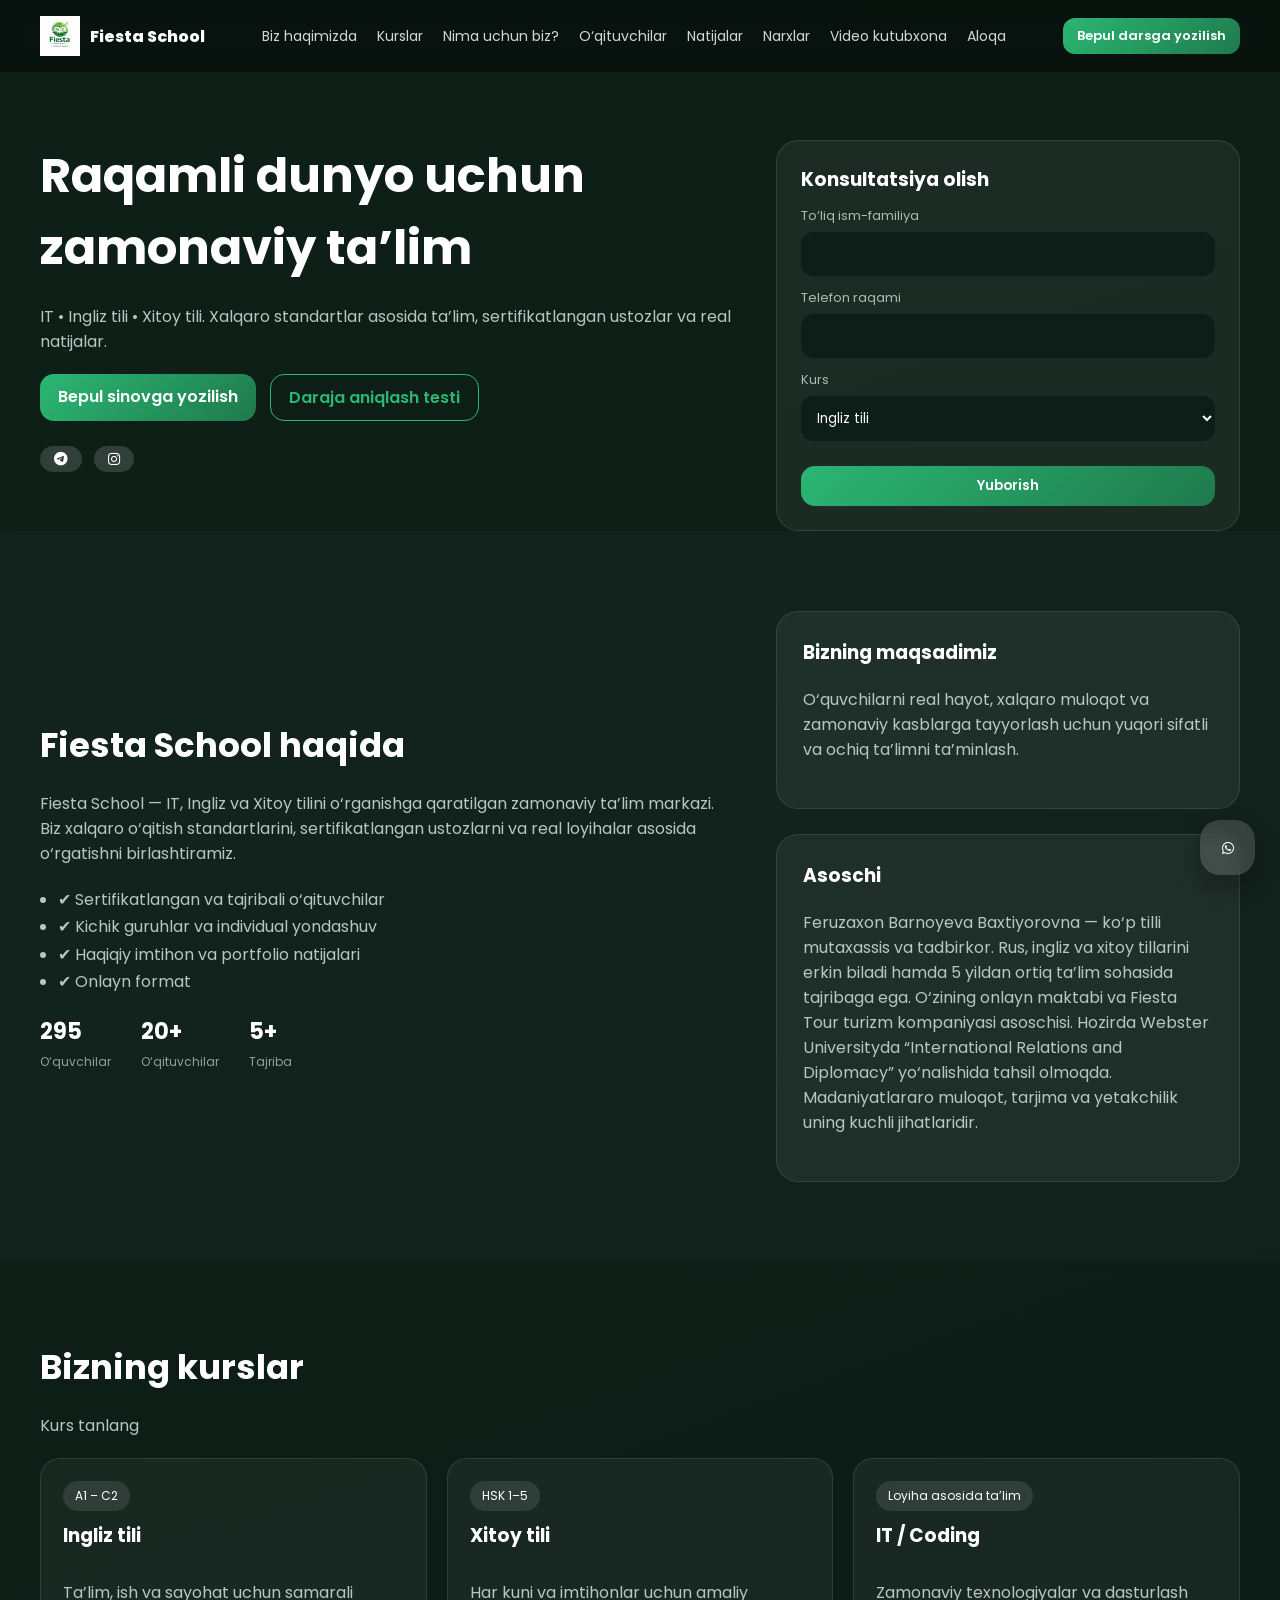
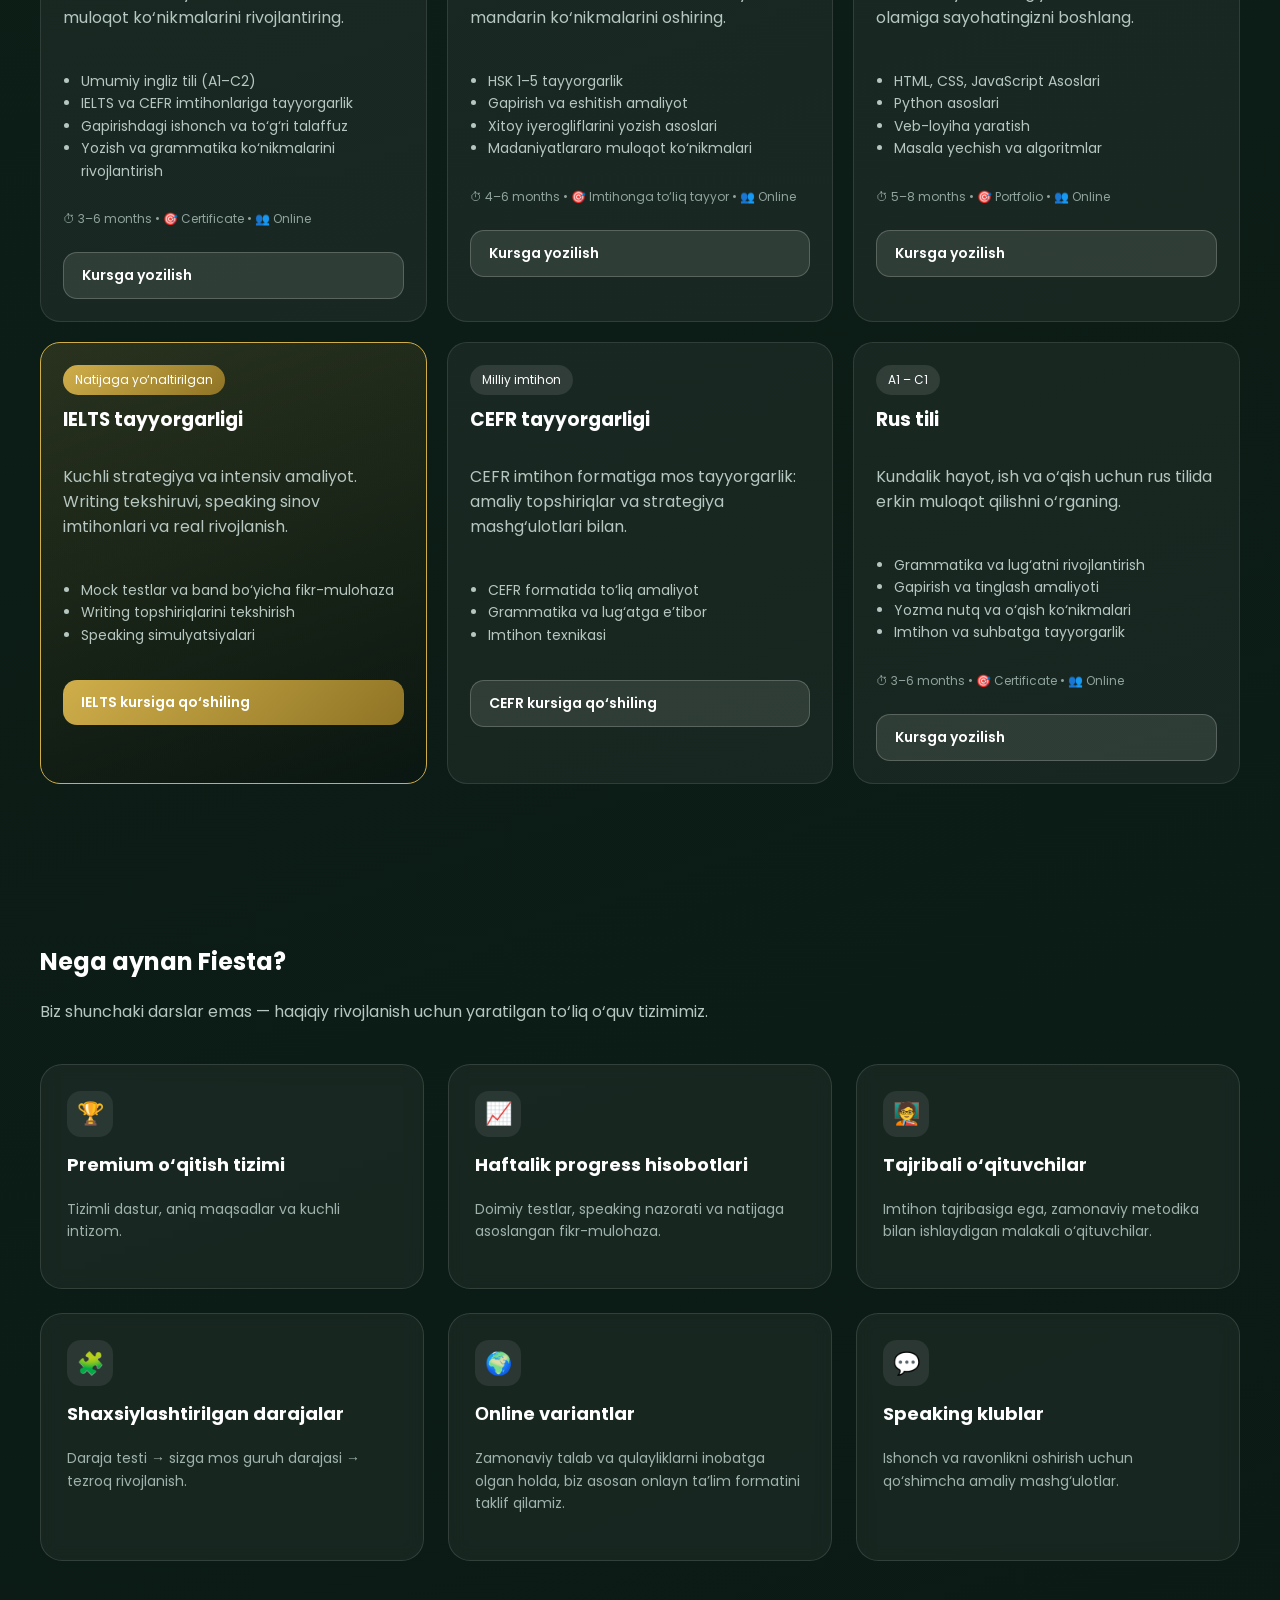
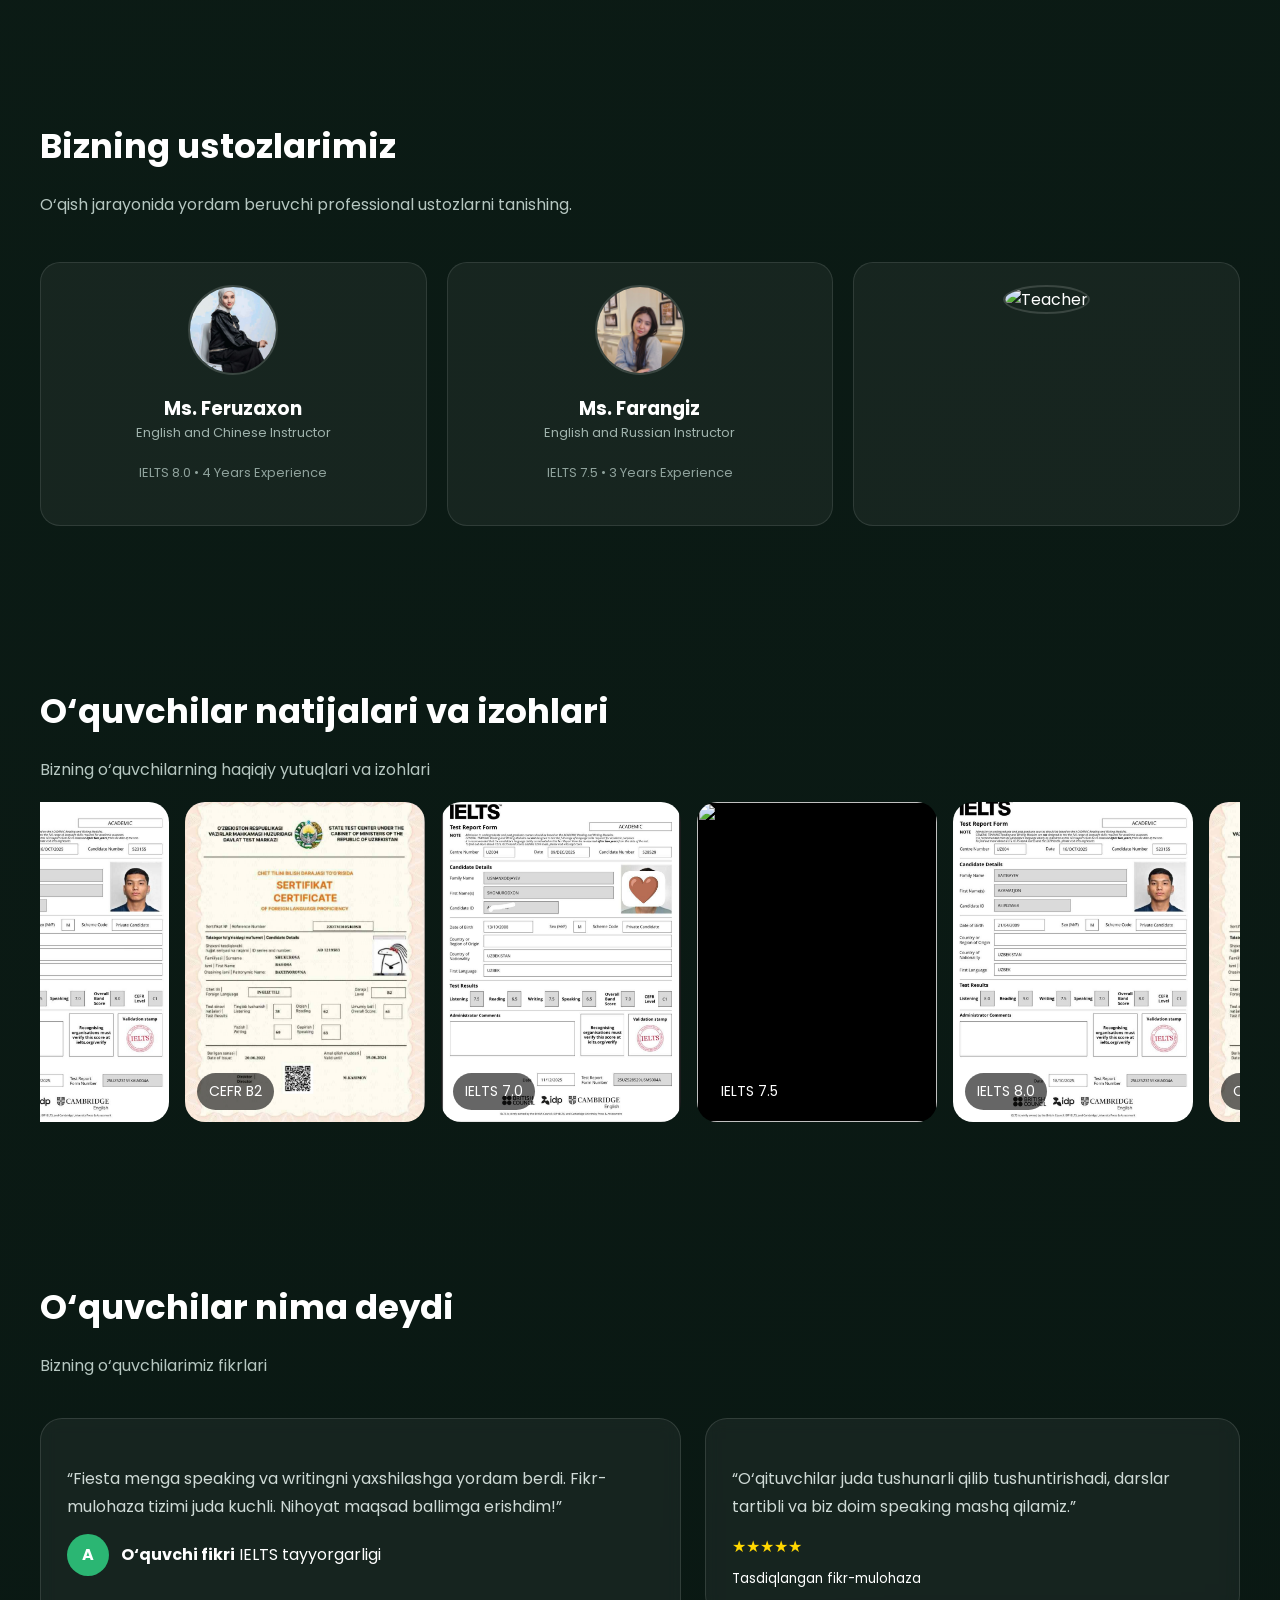
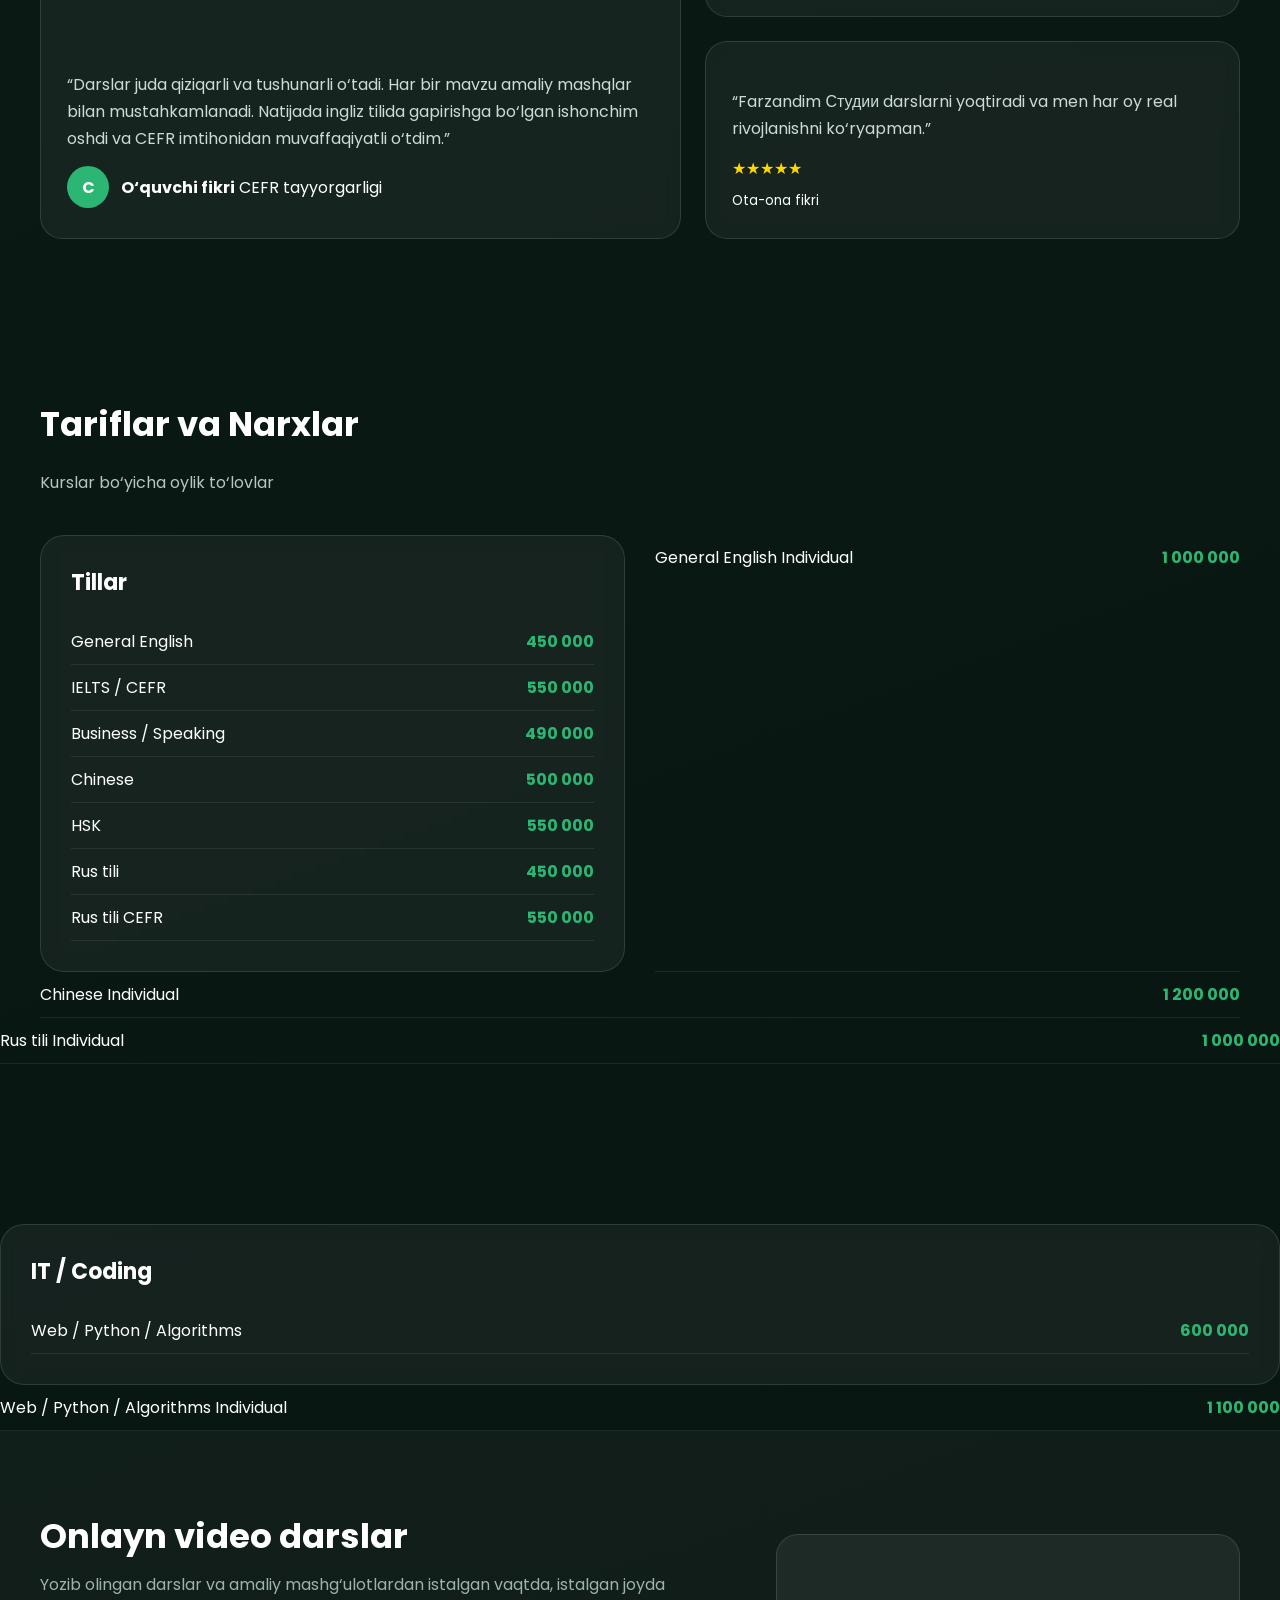
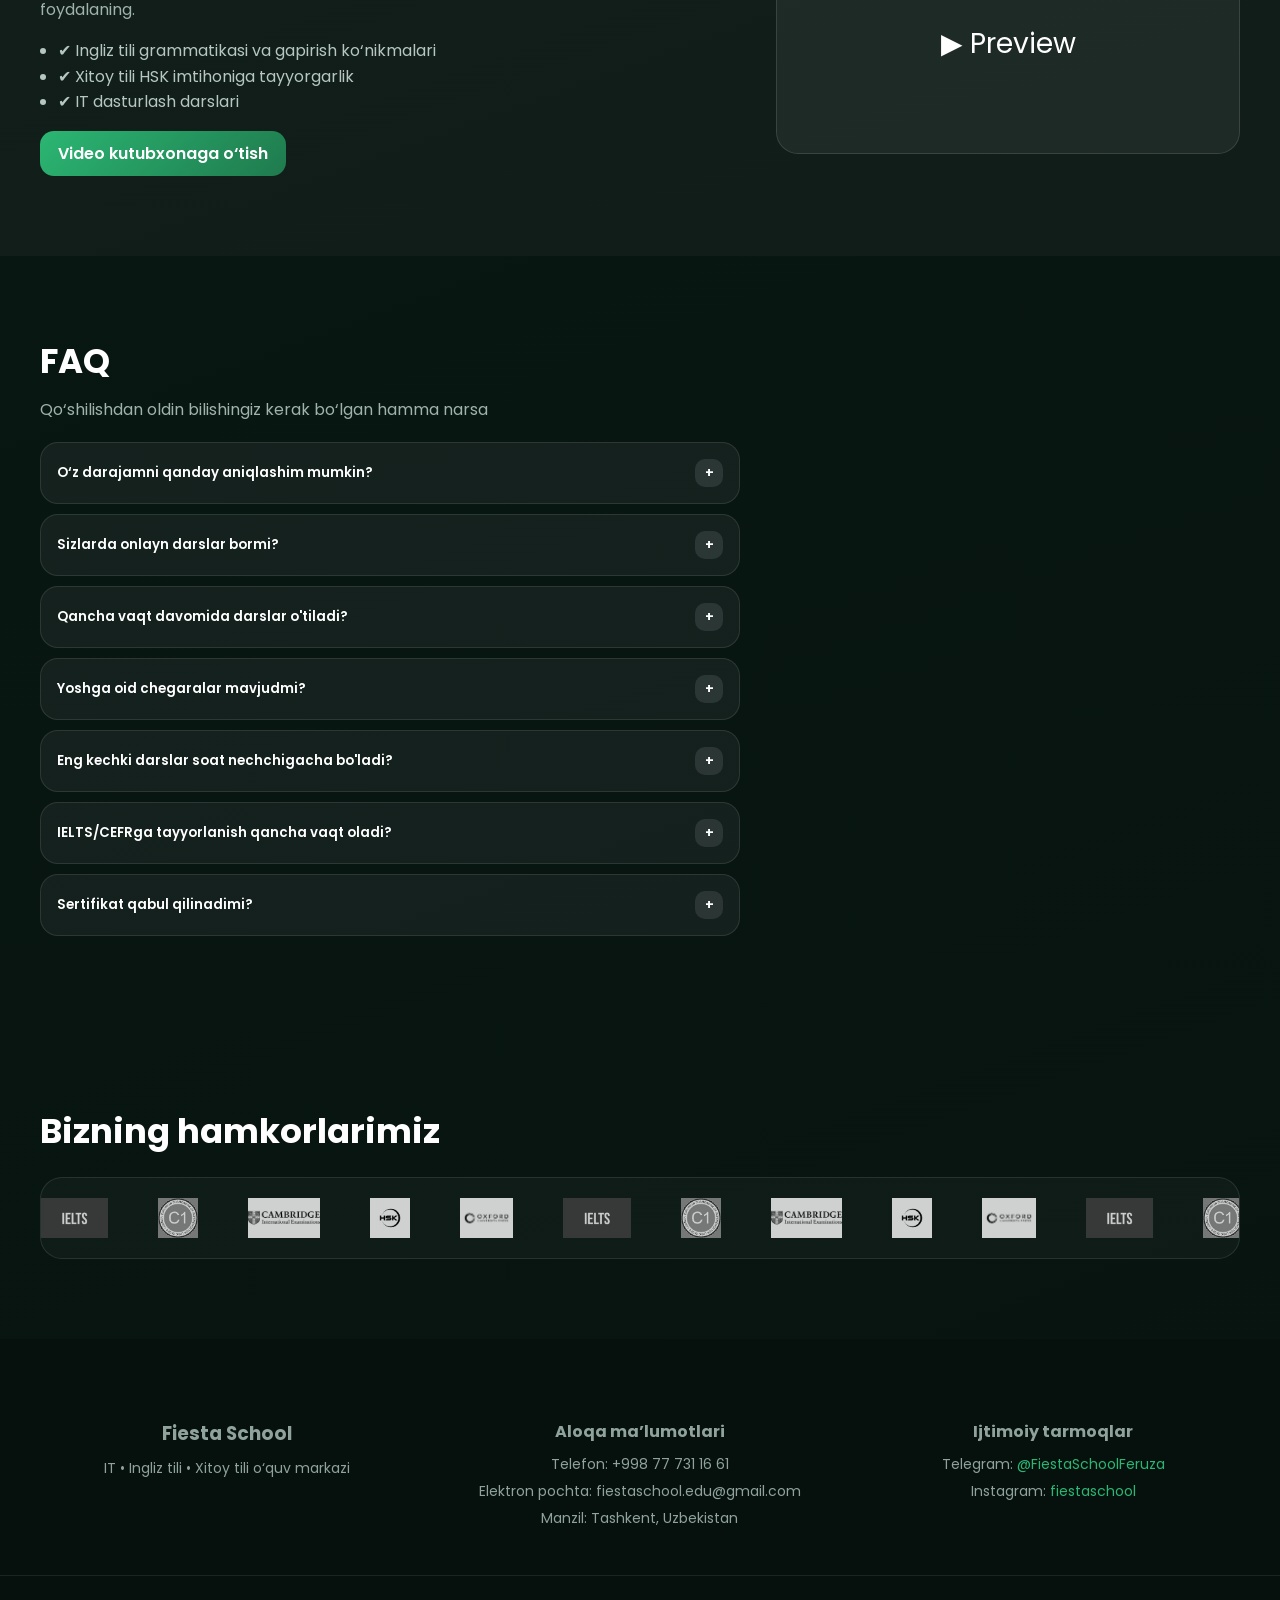
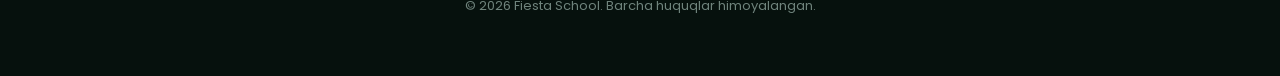
==== commit 69ae2590: "Update index.html" ====
--- a/index.html
+++ b/index.html
@@ -559,7 +559,24 @@
           <strong>550 000</strong>
         </div>
       </div>
-
+      
+        <div class="price-item">
+          <span>General English Individual</span>
+          <strong>1 000 000</strong>
+        </div>
+      </div>
+
+       <div class="price-item">
+          <span>Chinese Individual</span>
+          <strong>1 200 000</strong>
+        </div>
+      </div>
+  
+     <div class="price-item">
+          <span>Rus tili Individual</span>
+          <strong>1 000 000</strong>
+        </div>
+      </div>
       
       <div class="price-card gold-card">
         <h3>IT / Coding</h3>
@@ -569,6 +586,13 @@
           <strong>600 000</strong>
         </div>
       </div>
+
+   <div class="price-item">
+          <span>Web / Python / Algorithms Individual</span>
+          <strong>1 100 000</strong>
+        </div>
+      </div>
+
 
     </div>
   </div>
@@ -769,3 +793,4 @@
 
 
 
+
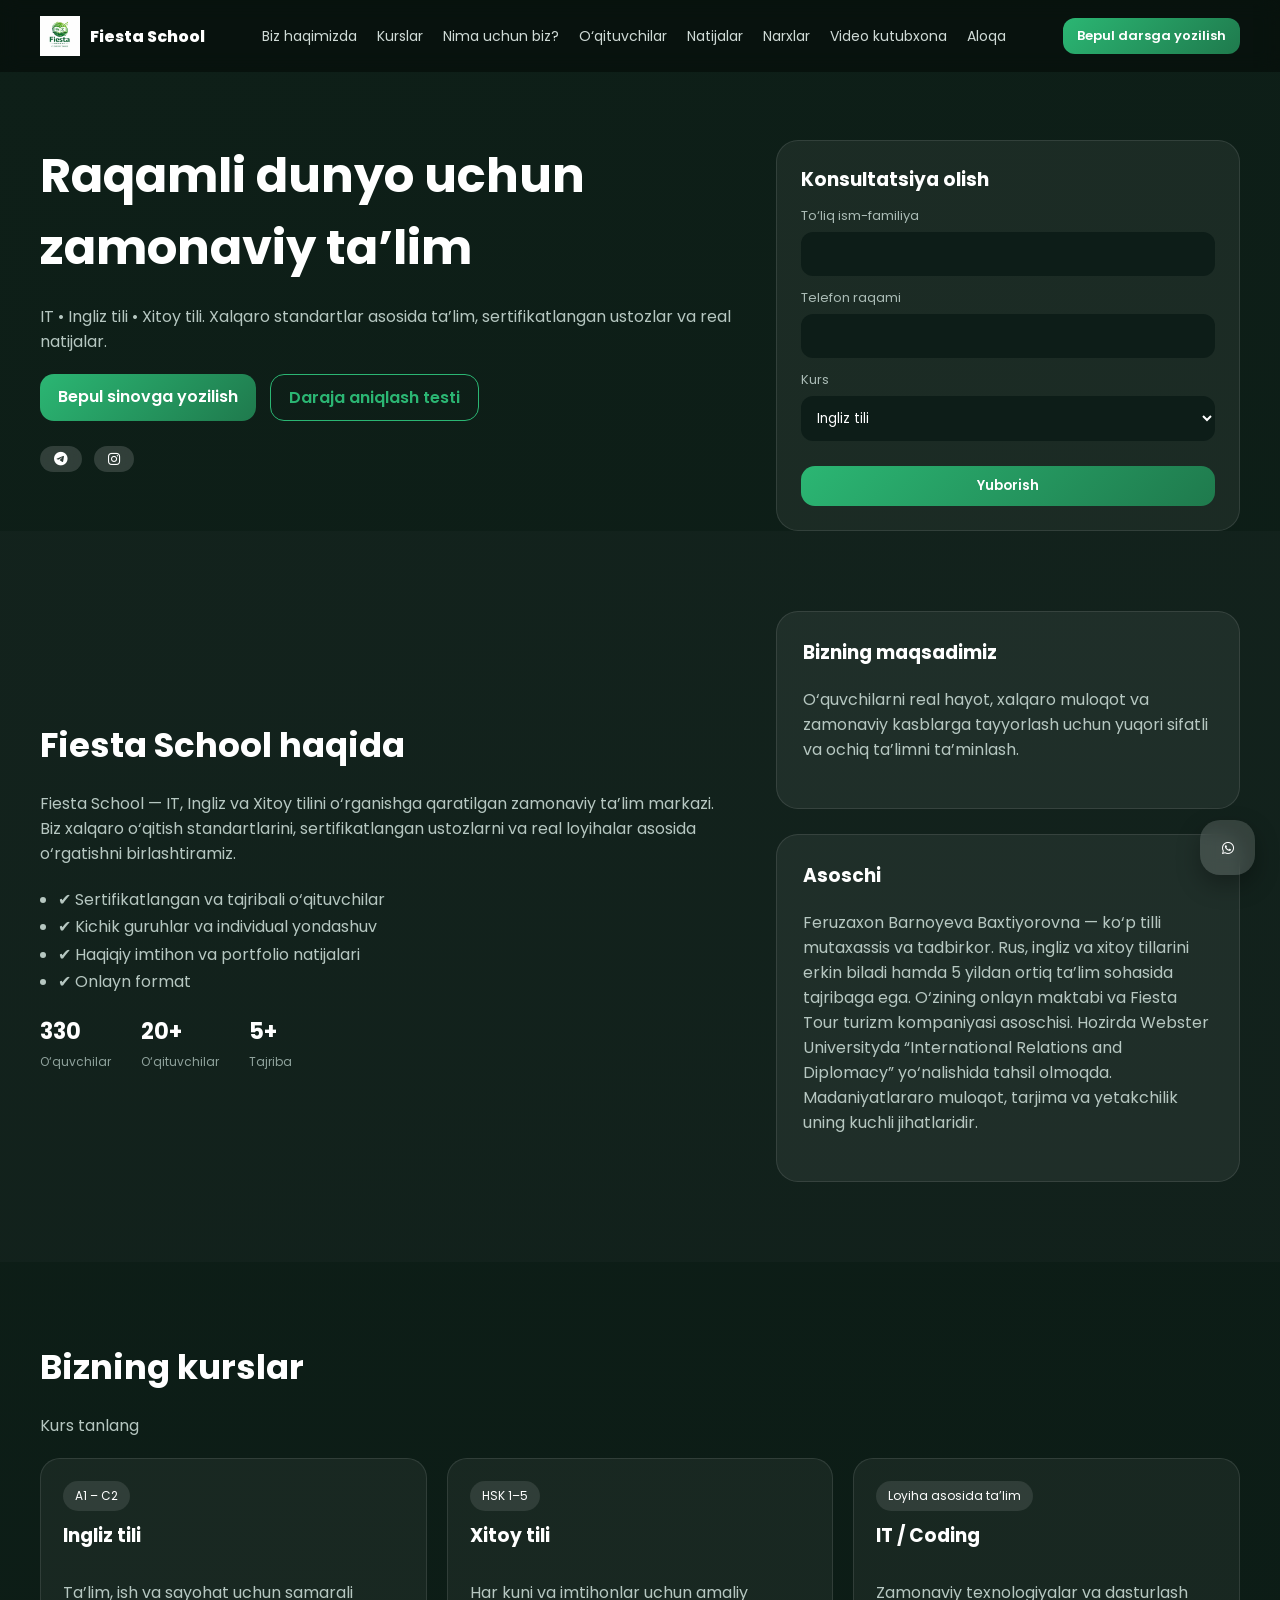
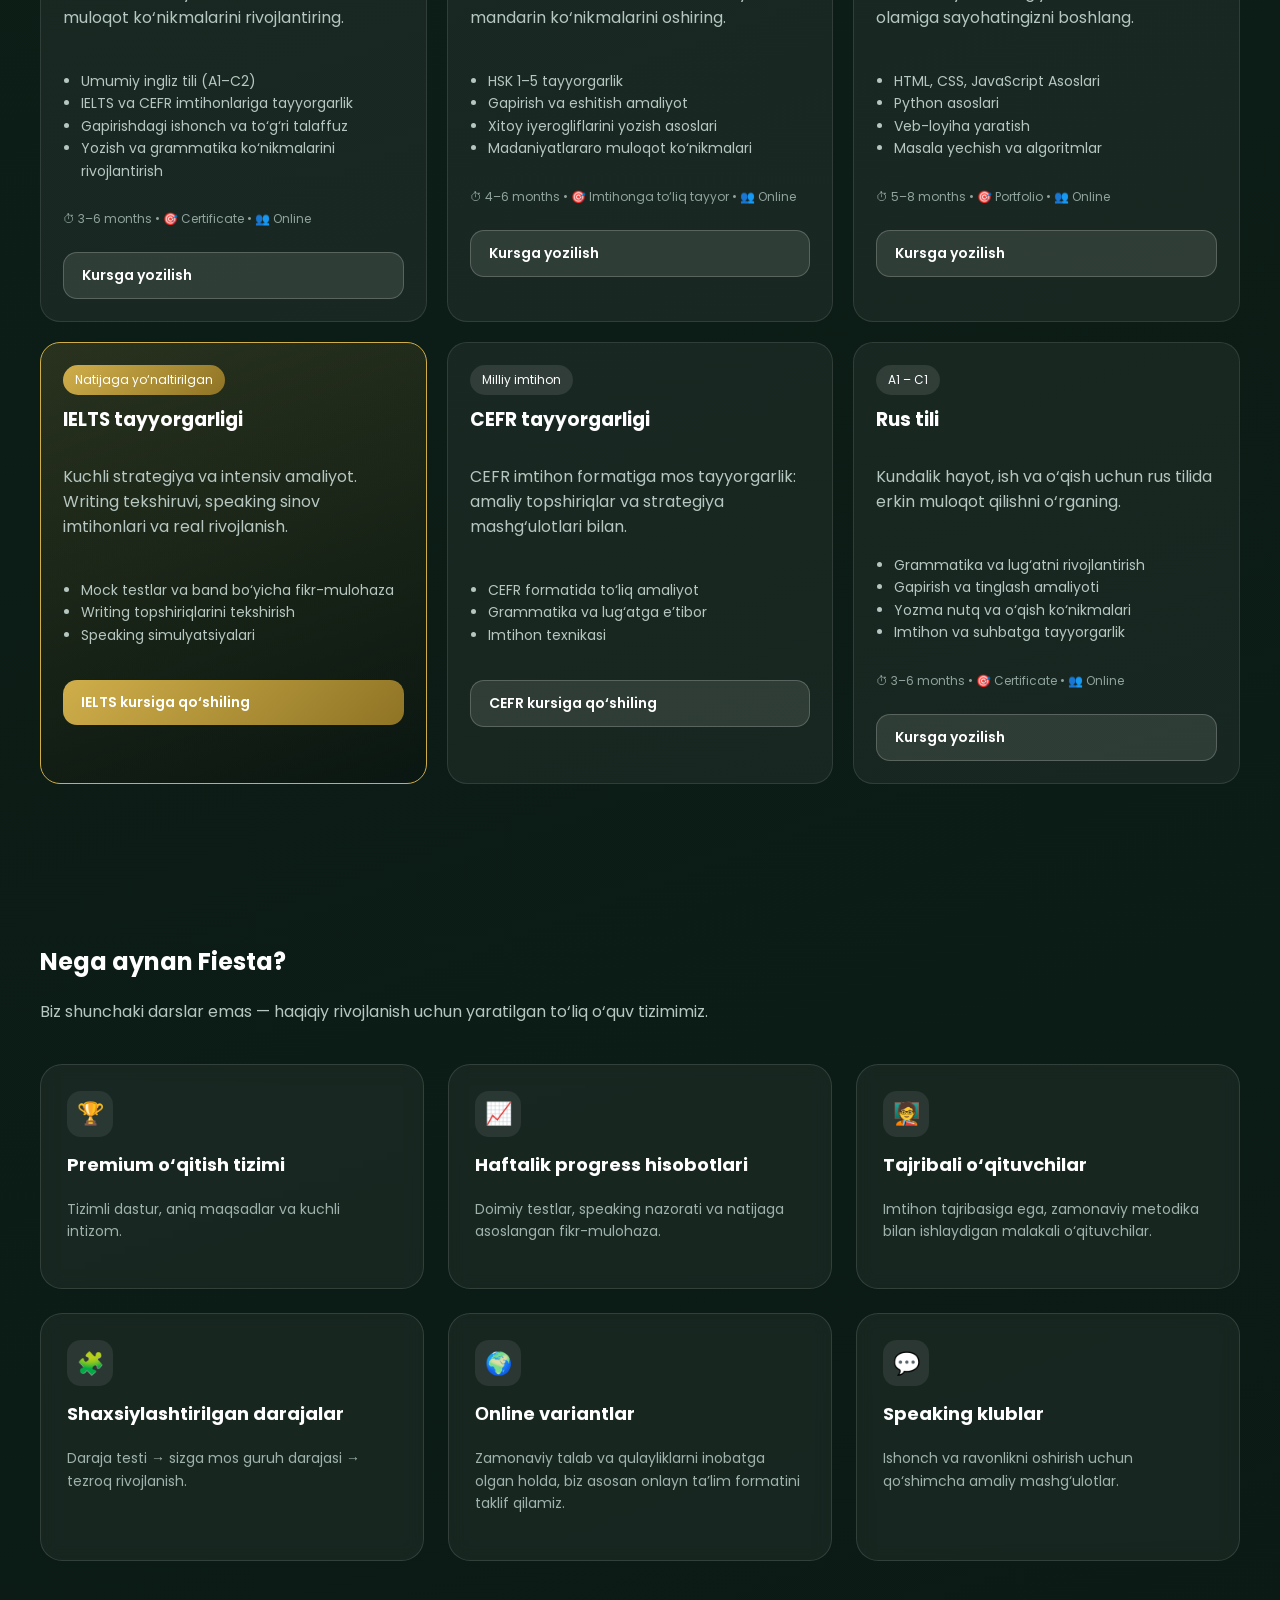
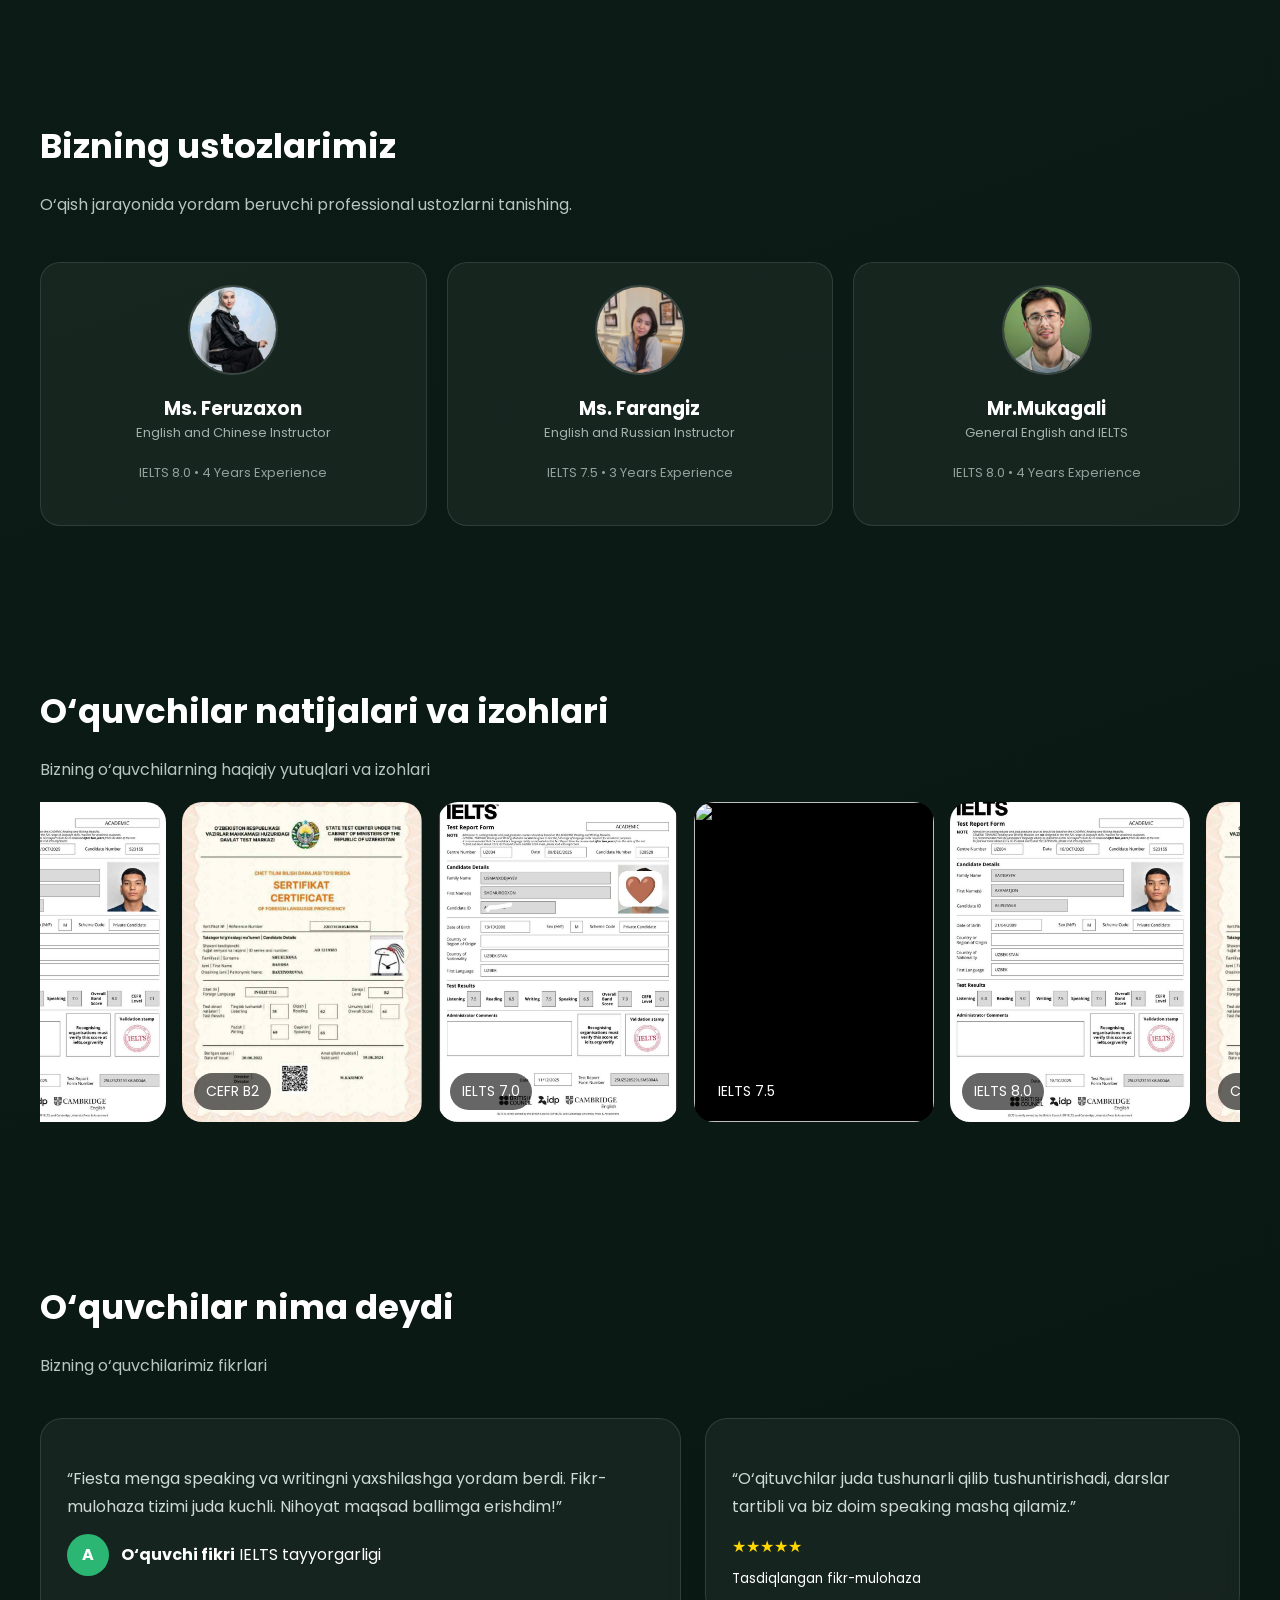
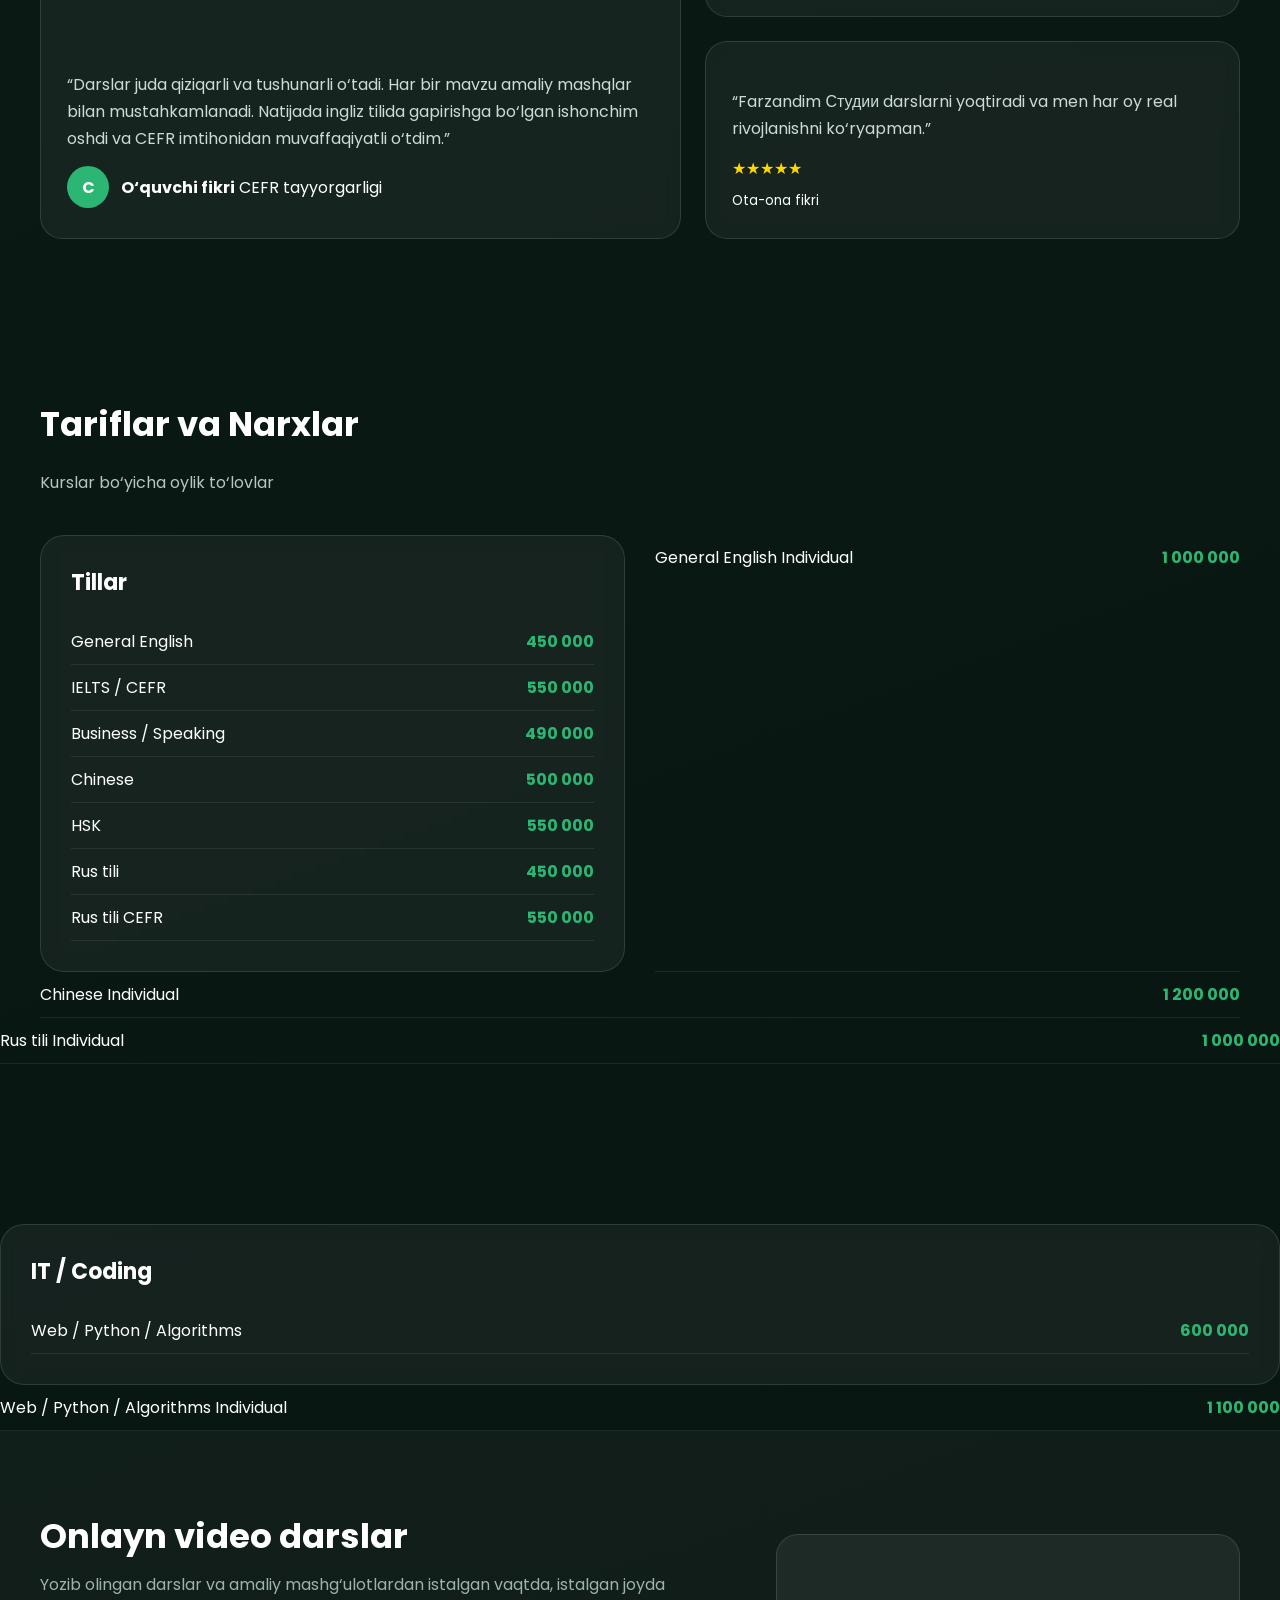
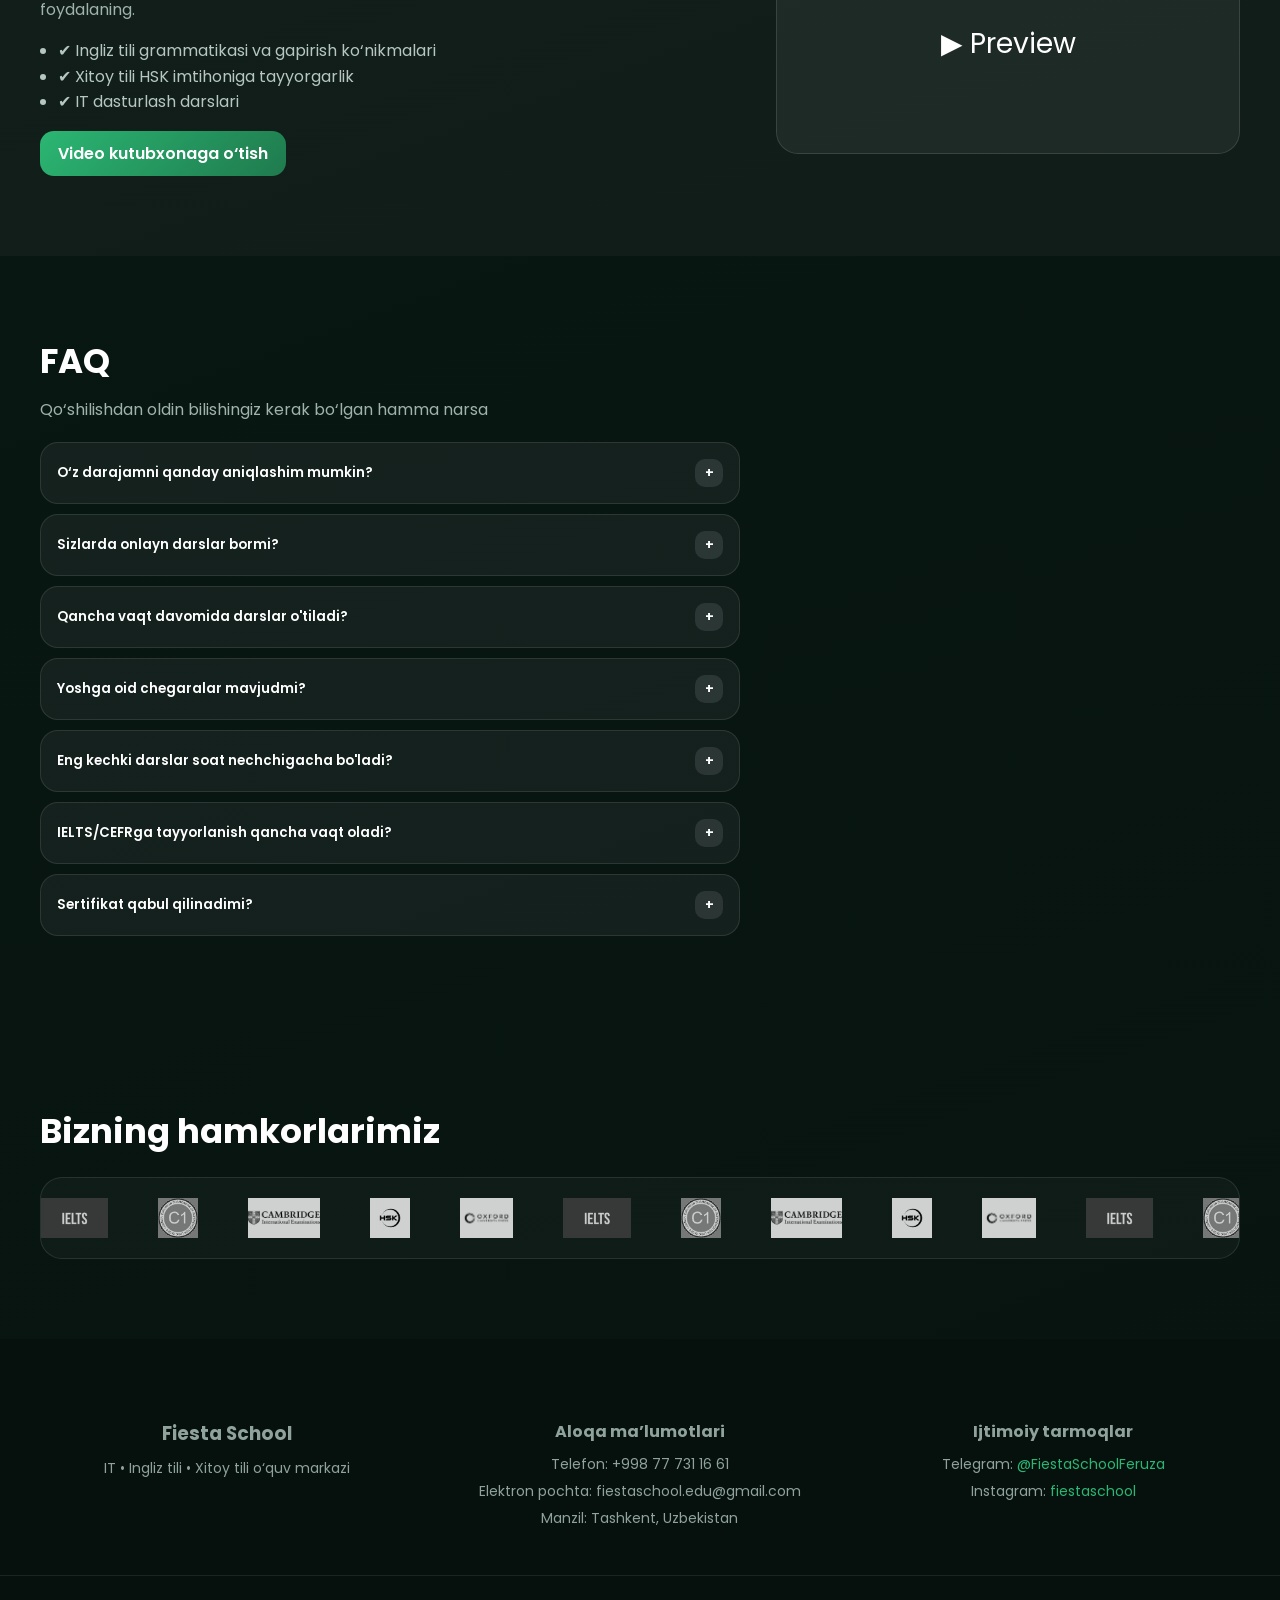
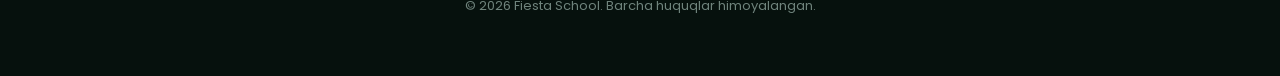
==== commit 9b192836: "Update index.html" ====
--- a/index.html
+++ b/index.html
@@ -374,10 +374,10 @@
       </div>
 
       <div class="card teacher">
-        <img src="teacher3.jpg" alt="Teacher" />
-        <h3></h3>
-        <span></span>
-        <p></p>
+        <img src="teacher/Myimage.jpg" alt="Teacher" />
+        <h3>Mr.Mukagali</h3>
+        <span>General English and IELTS</span>
+        <p>IELTS 8.0 • 4 Years Experience</p>
       </div>
 
     </div>
@@ -794,3 +794,4 @@
 
 
 
+
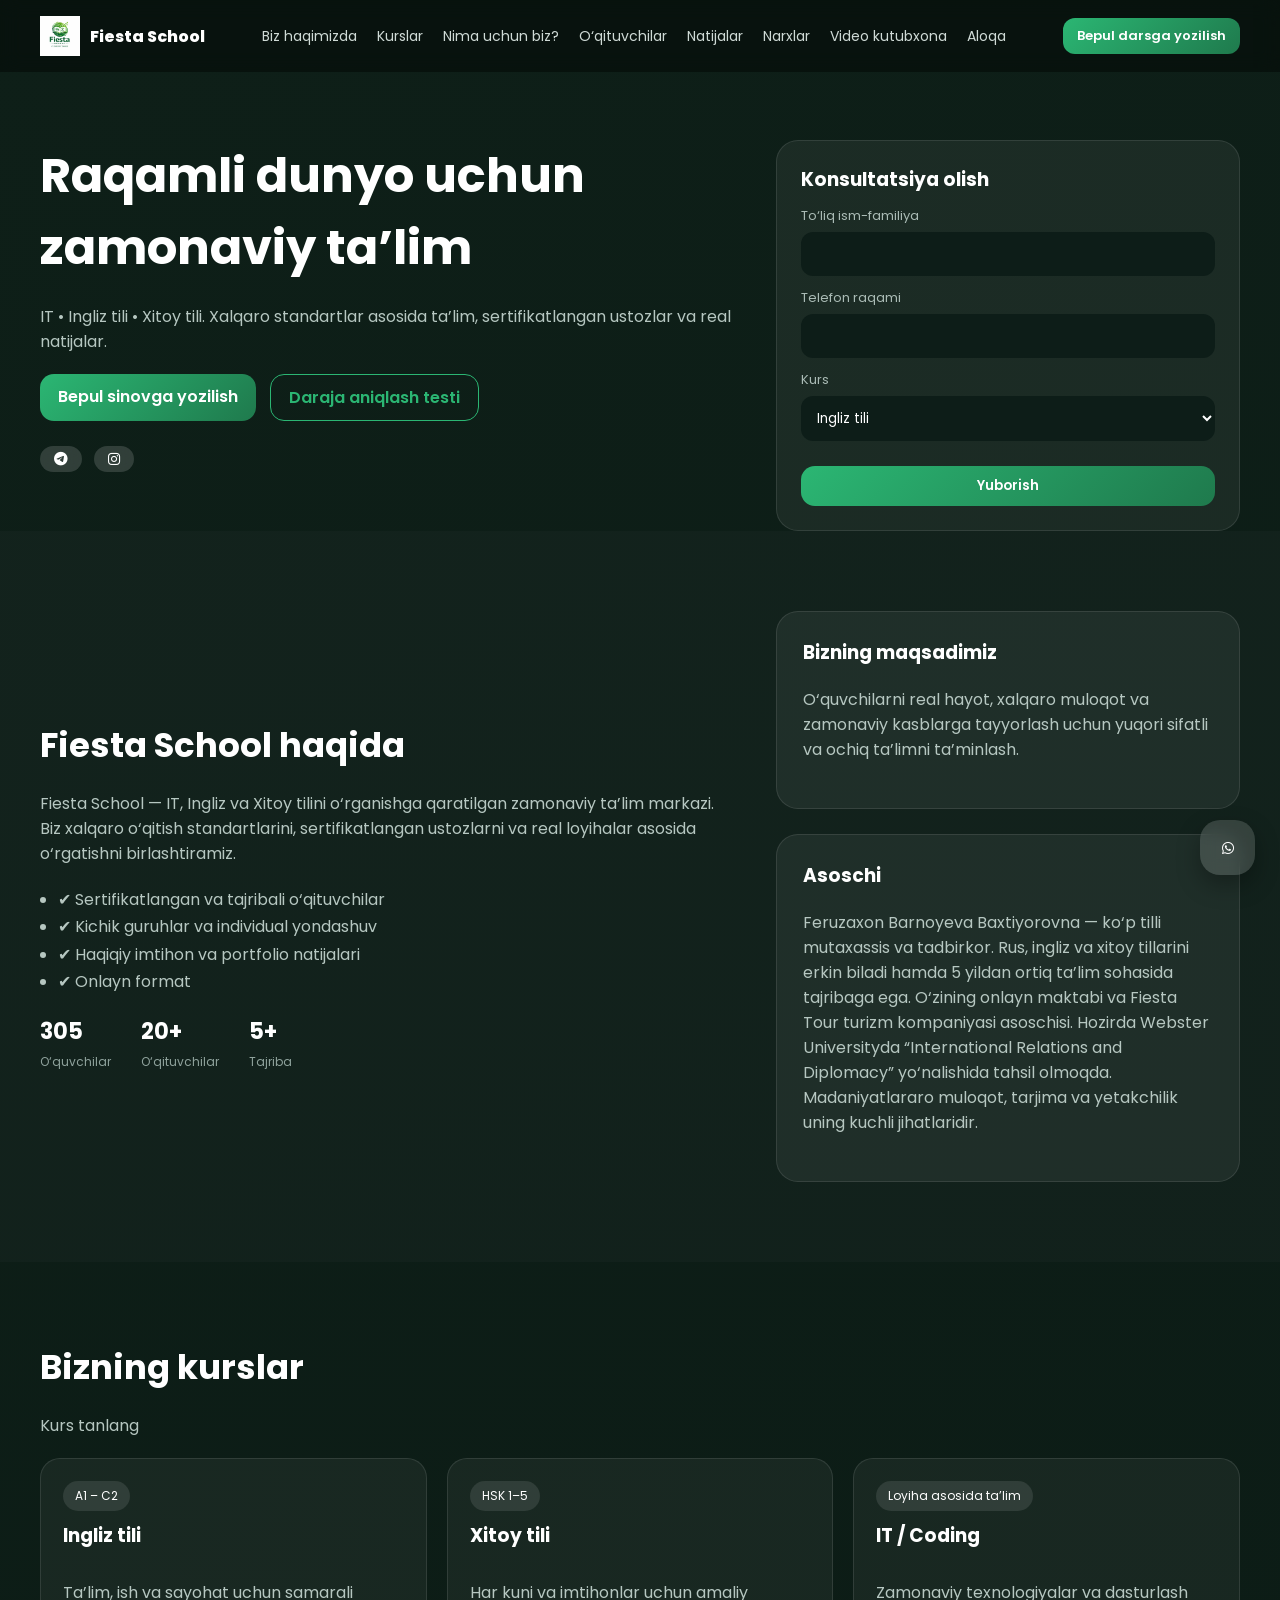
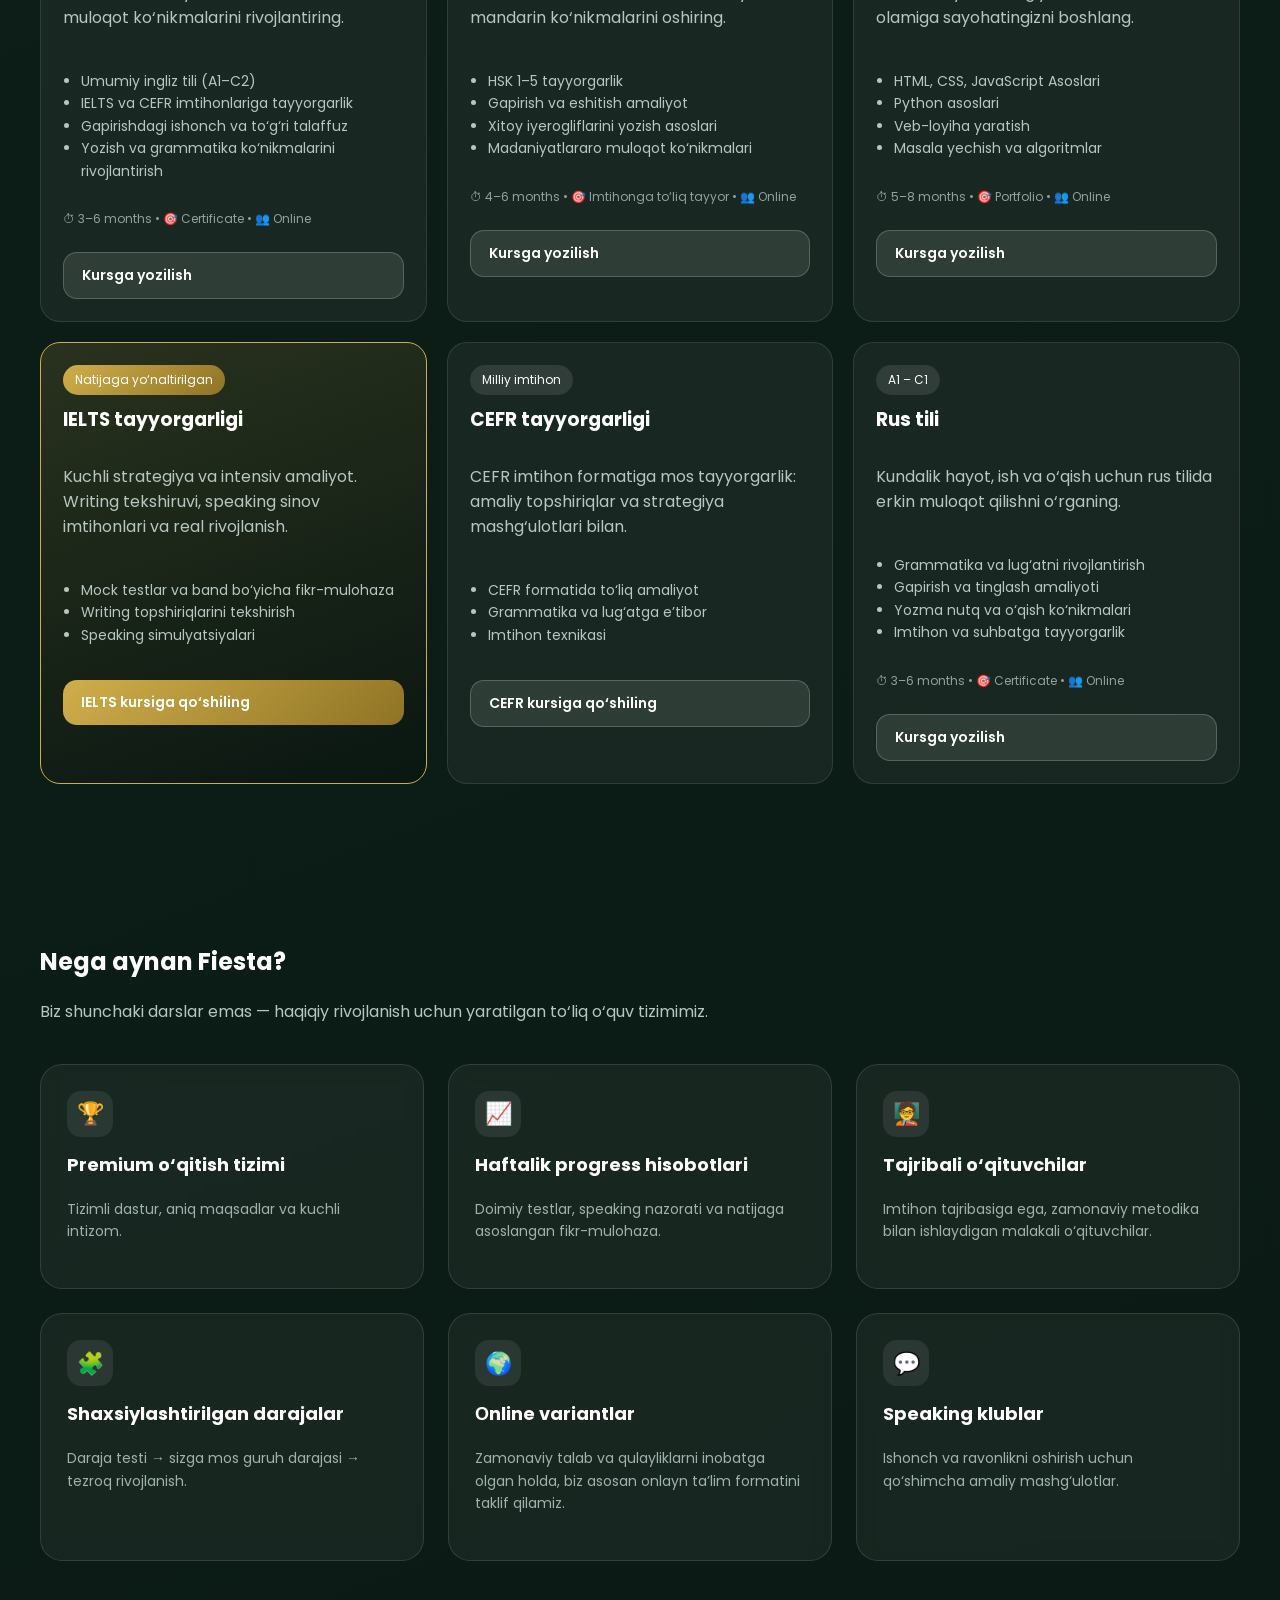
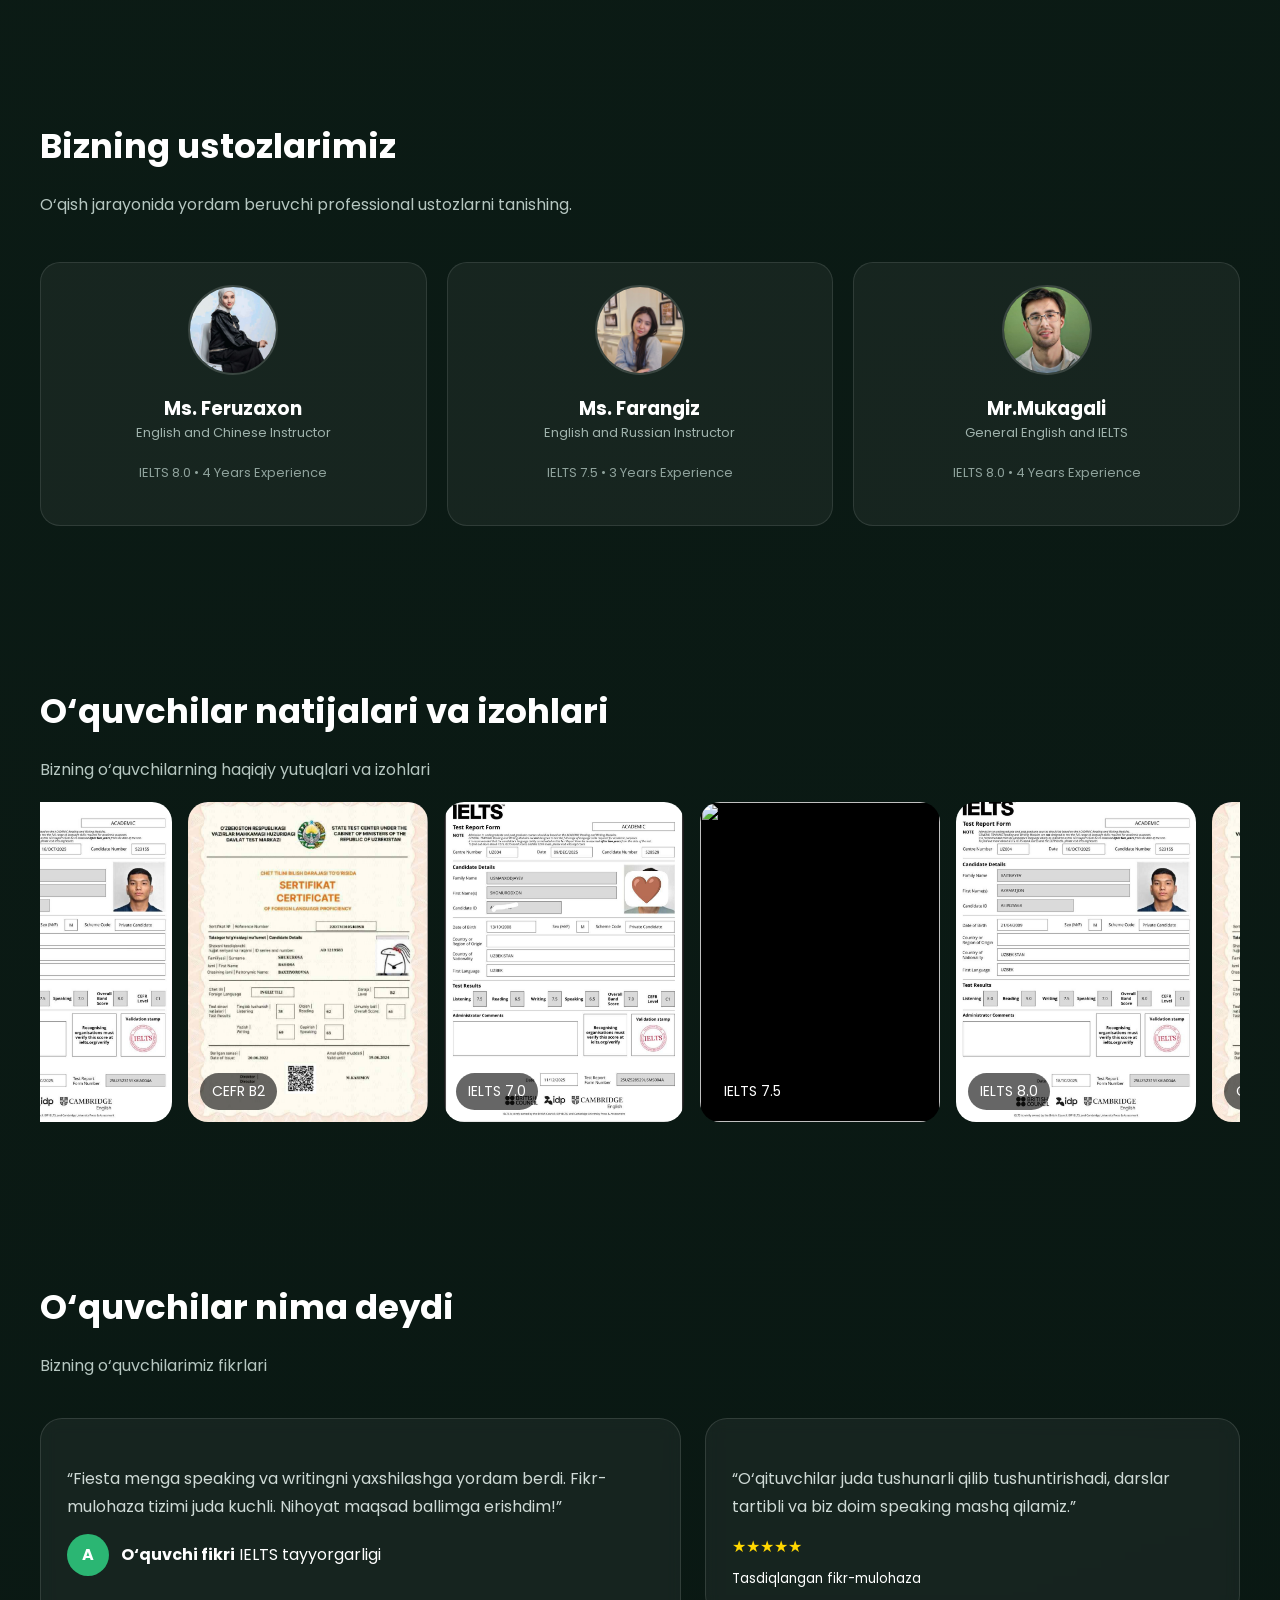
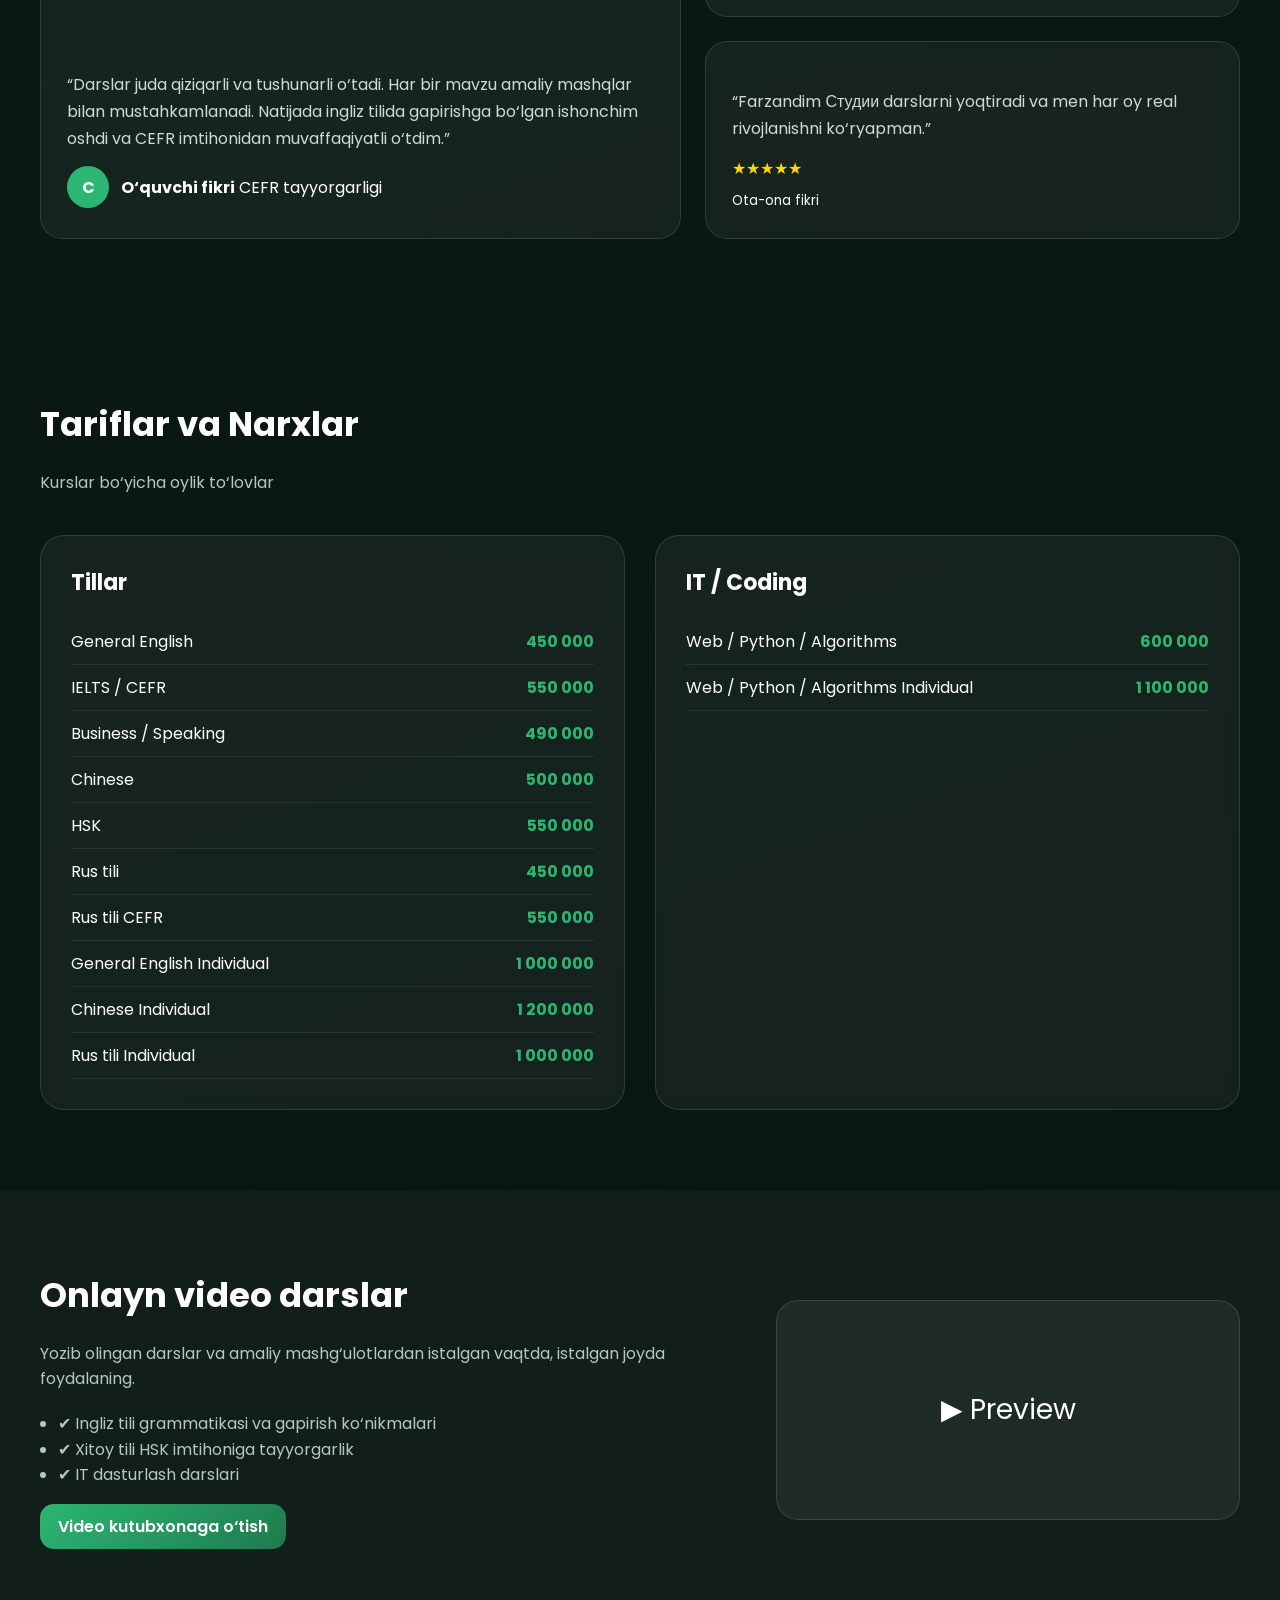
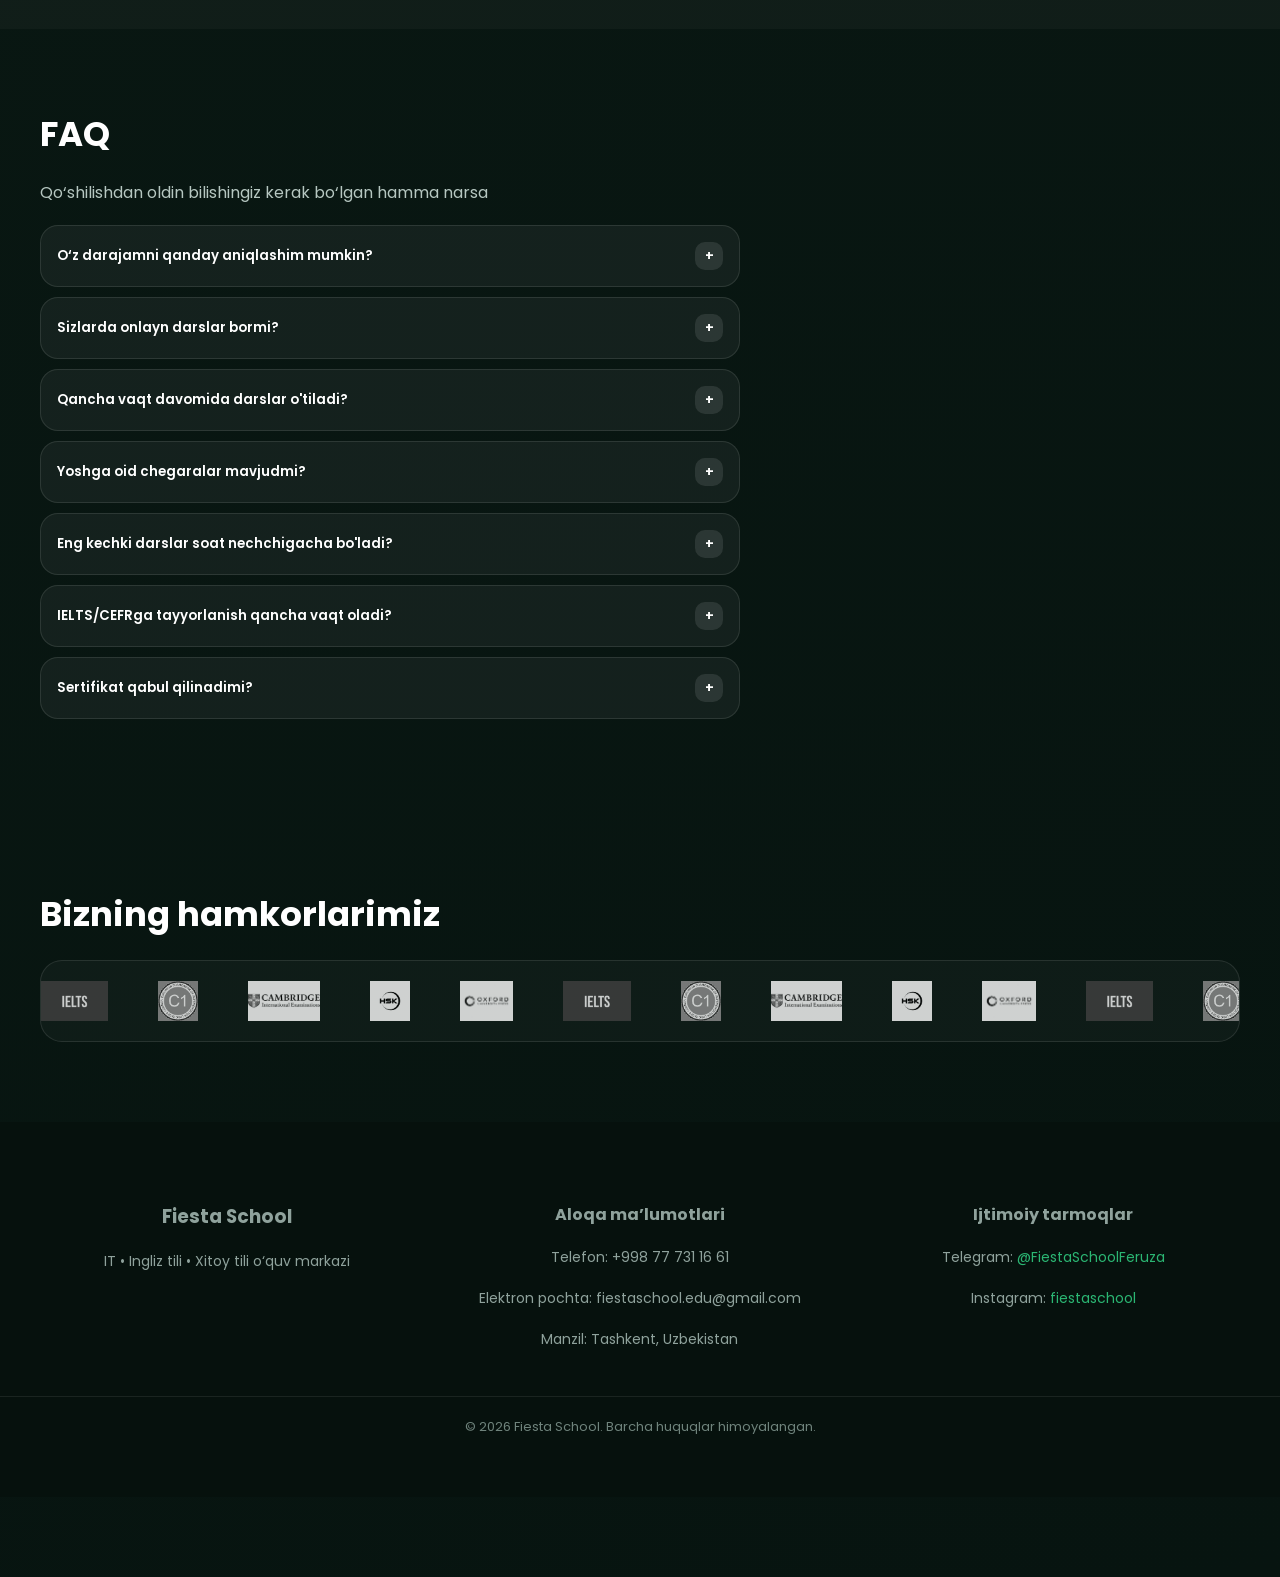
==== commit cc5e556b: "Update index.html" ====
--- a/index.html
+++ b/index.html
@@ -558,19 +558,19 @@
           <span>Rus tili CEFR</span>
           <strong>550 000</strong>
         </div>
-      </div>
+  
       
         <div class="price-item">
           <span>General English Individual</span>
           <strong>1 000 000</strong>
         </div>
-      </div>
+      
 
        <div class="price-item">
           <span>Chinese Individual</span>
           <strong>1 200 000</strong>
         </div>
-      </div>
+ 
   
      <div class="price-item">
           <span>Rus tili Individual</span>
@@ -585,7 +585,7 @@
           <span>Web / Python / Algorithms</span>
           <strong>600 000</strong>
         </div>
-      </div>
+  
 
    <div class="price-item">
           <span>Web / Python / Algorithms Individual</span>
@@ -795,3 +795,4 @@
 
 
 
+
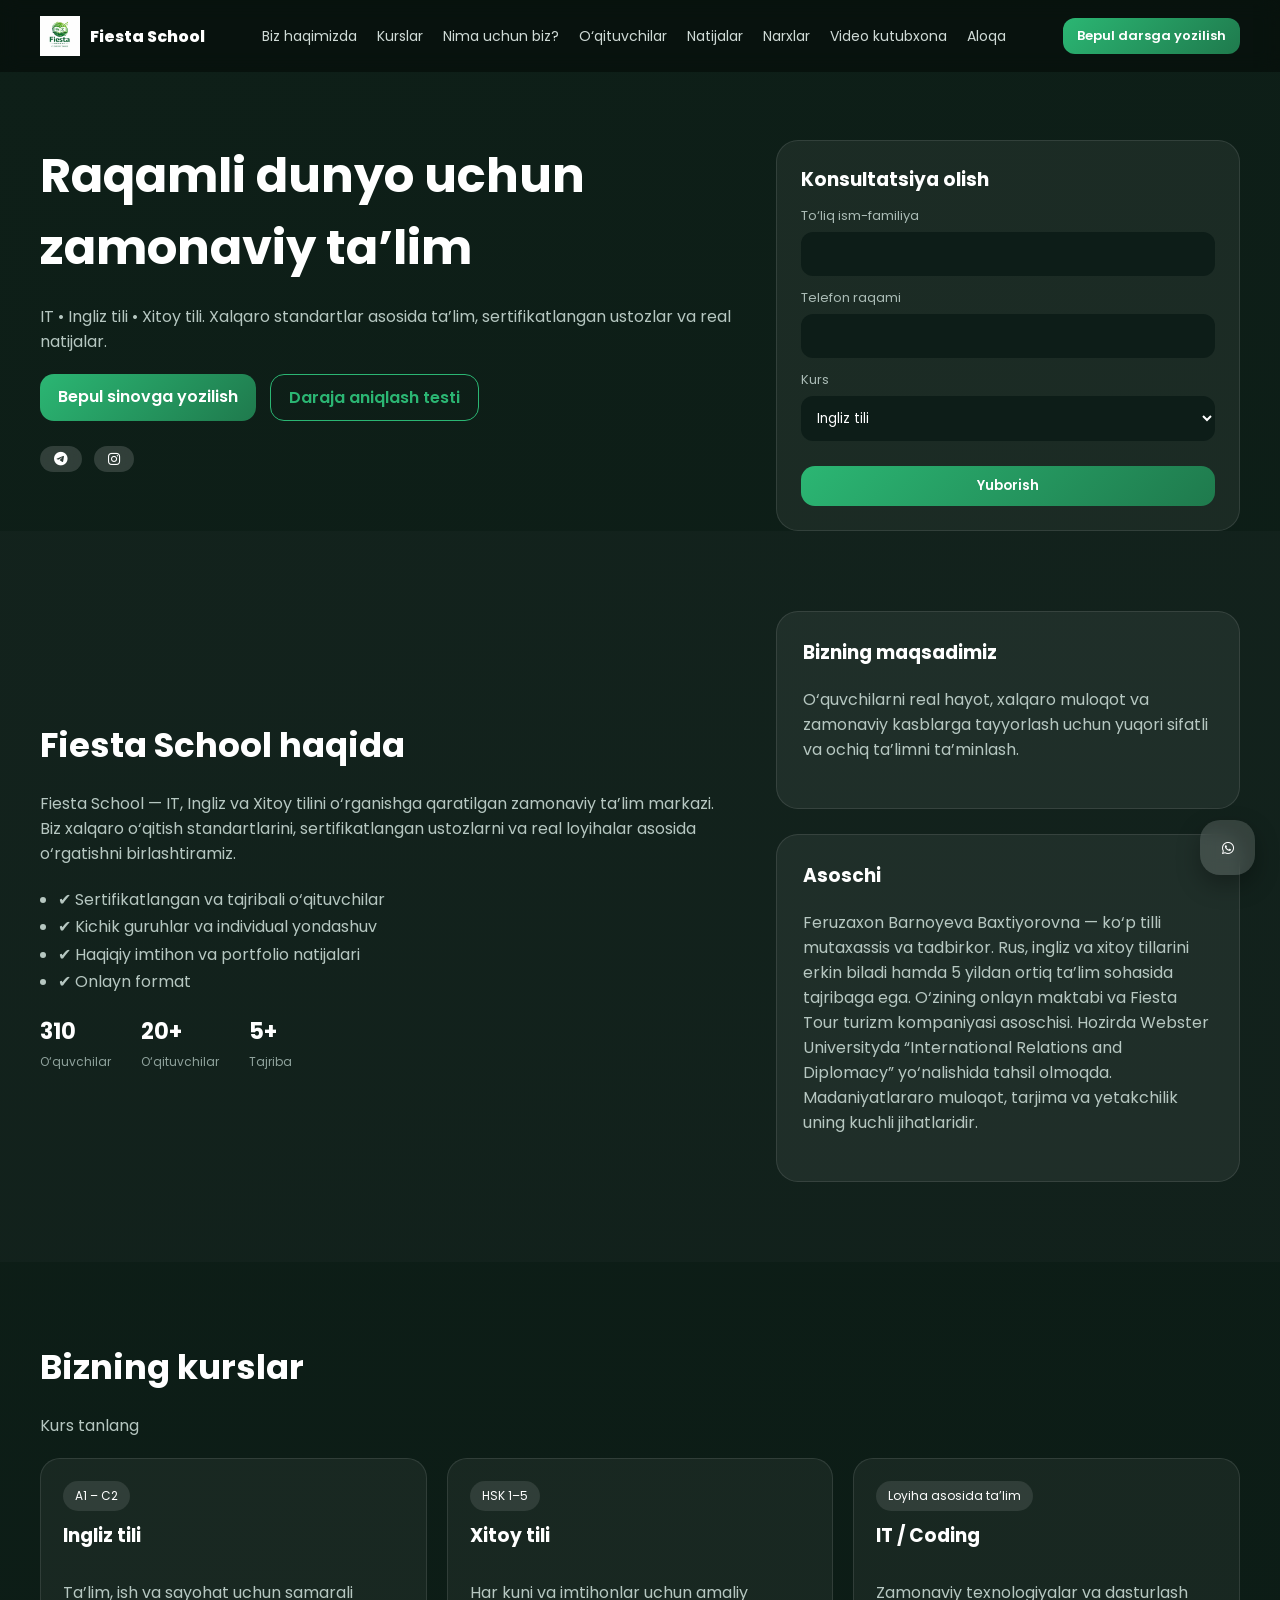
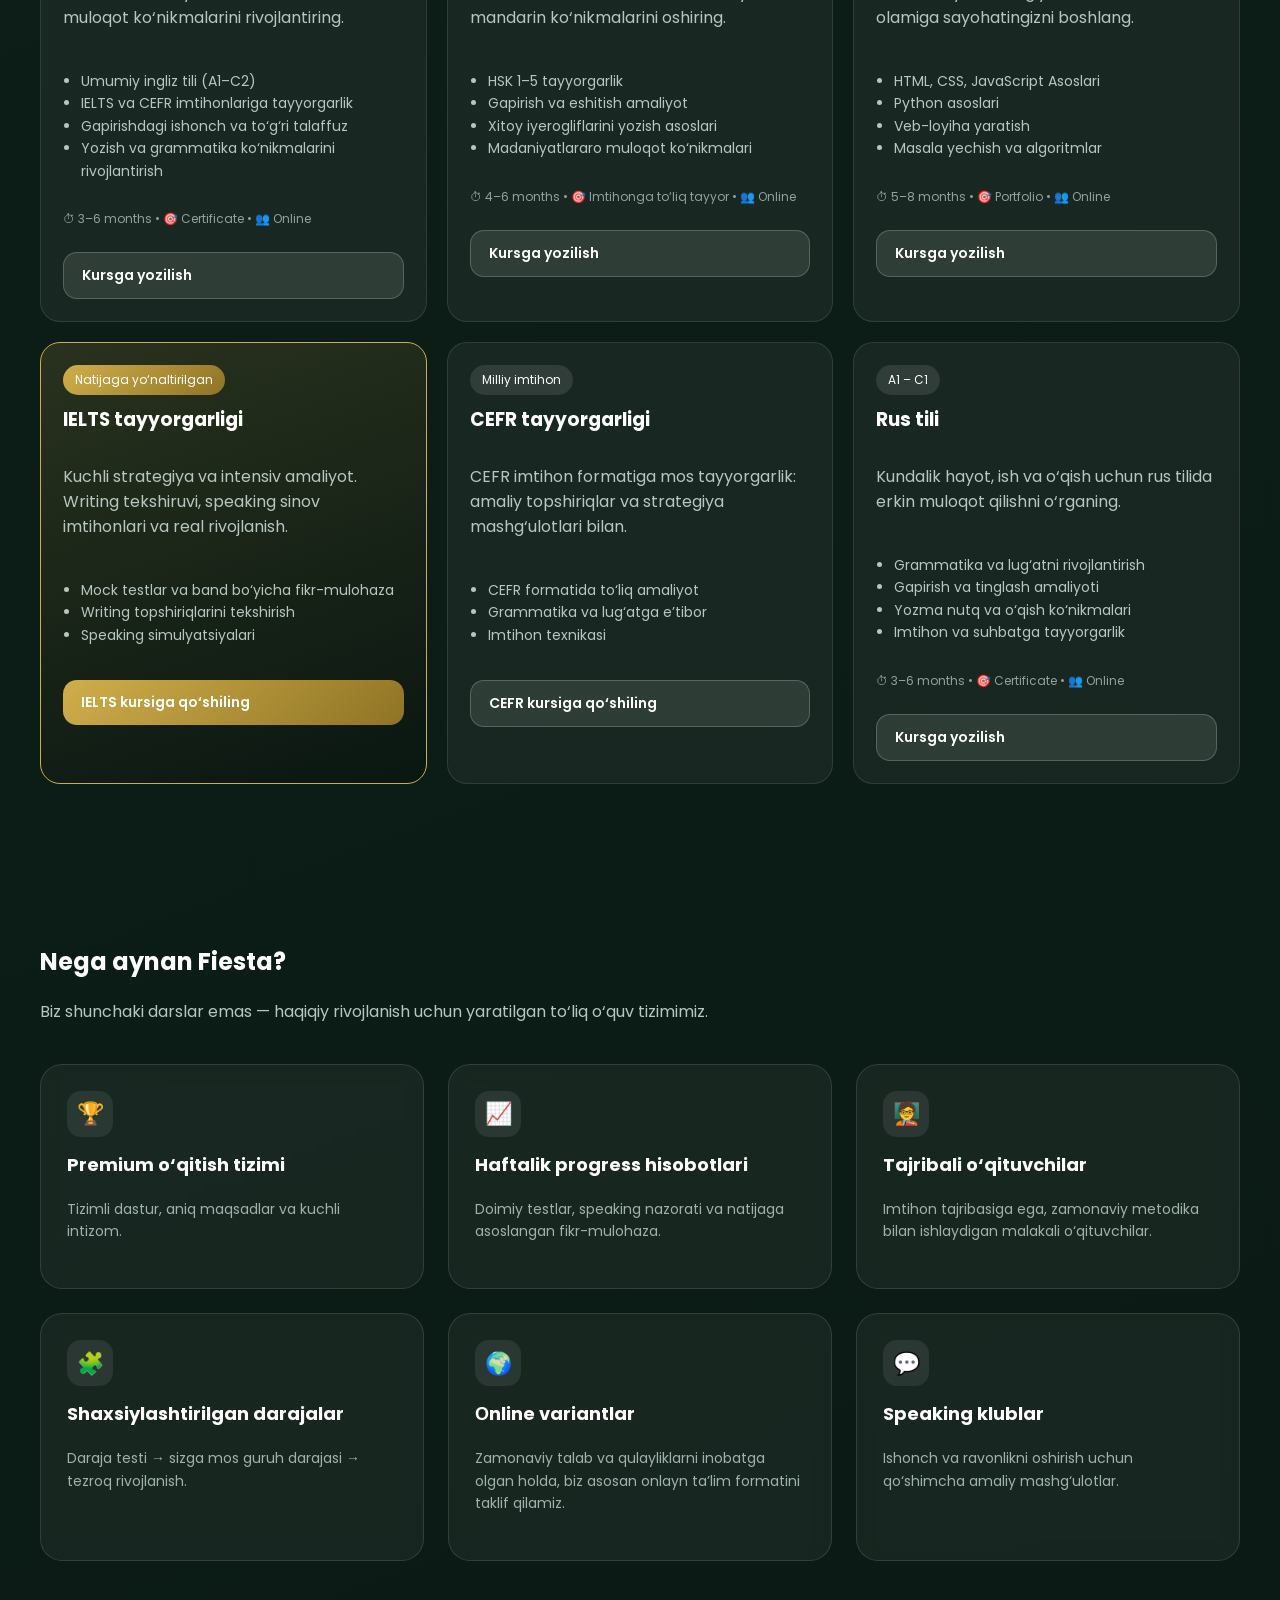
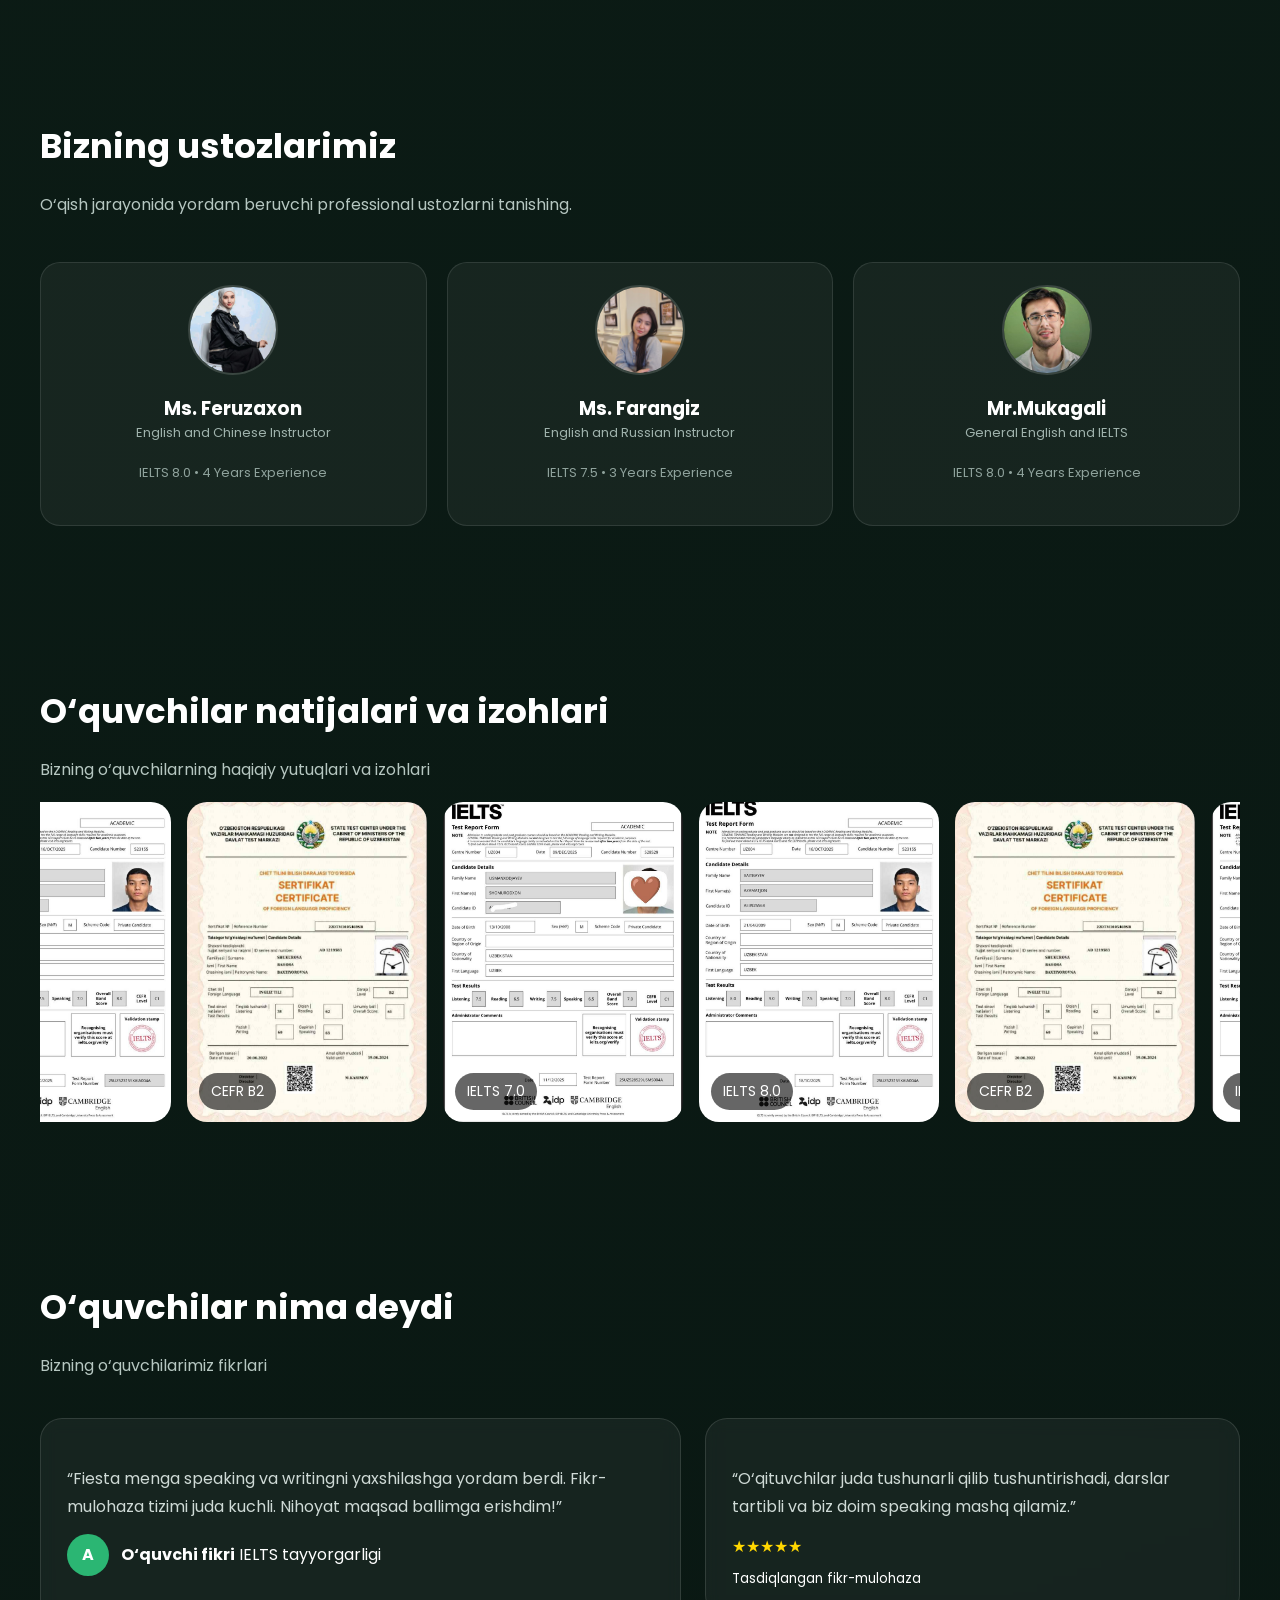
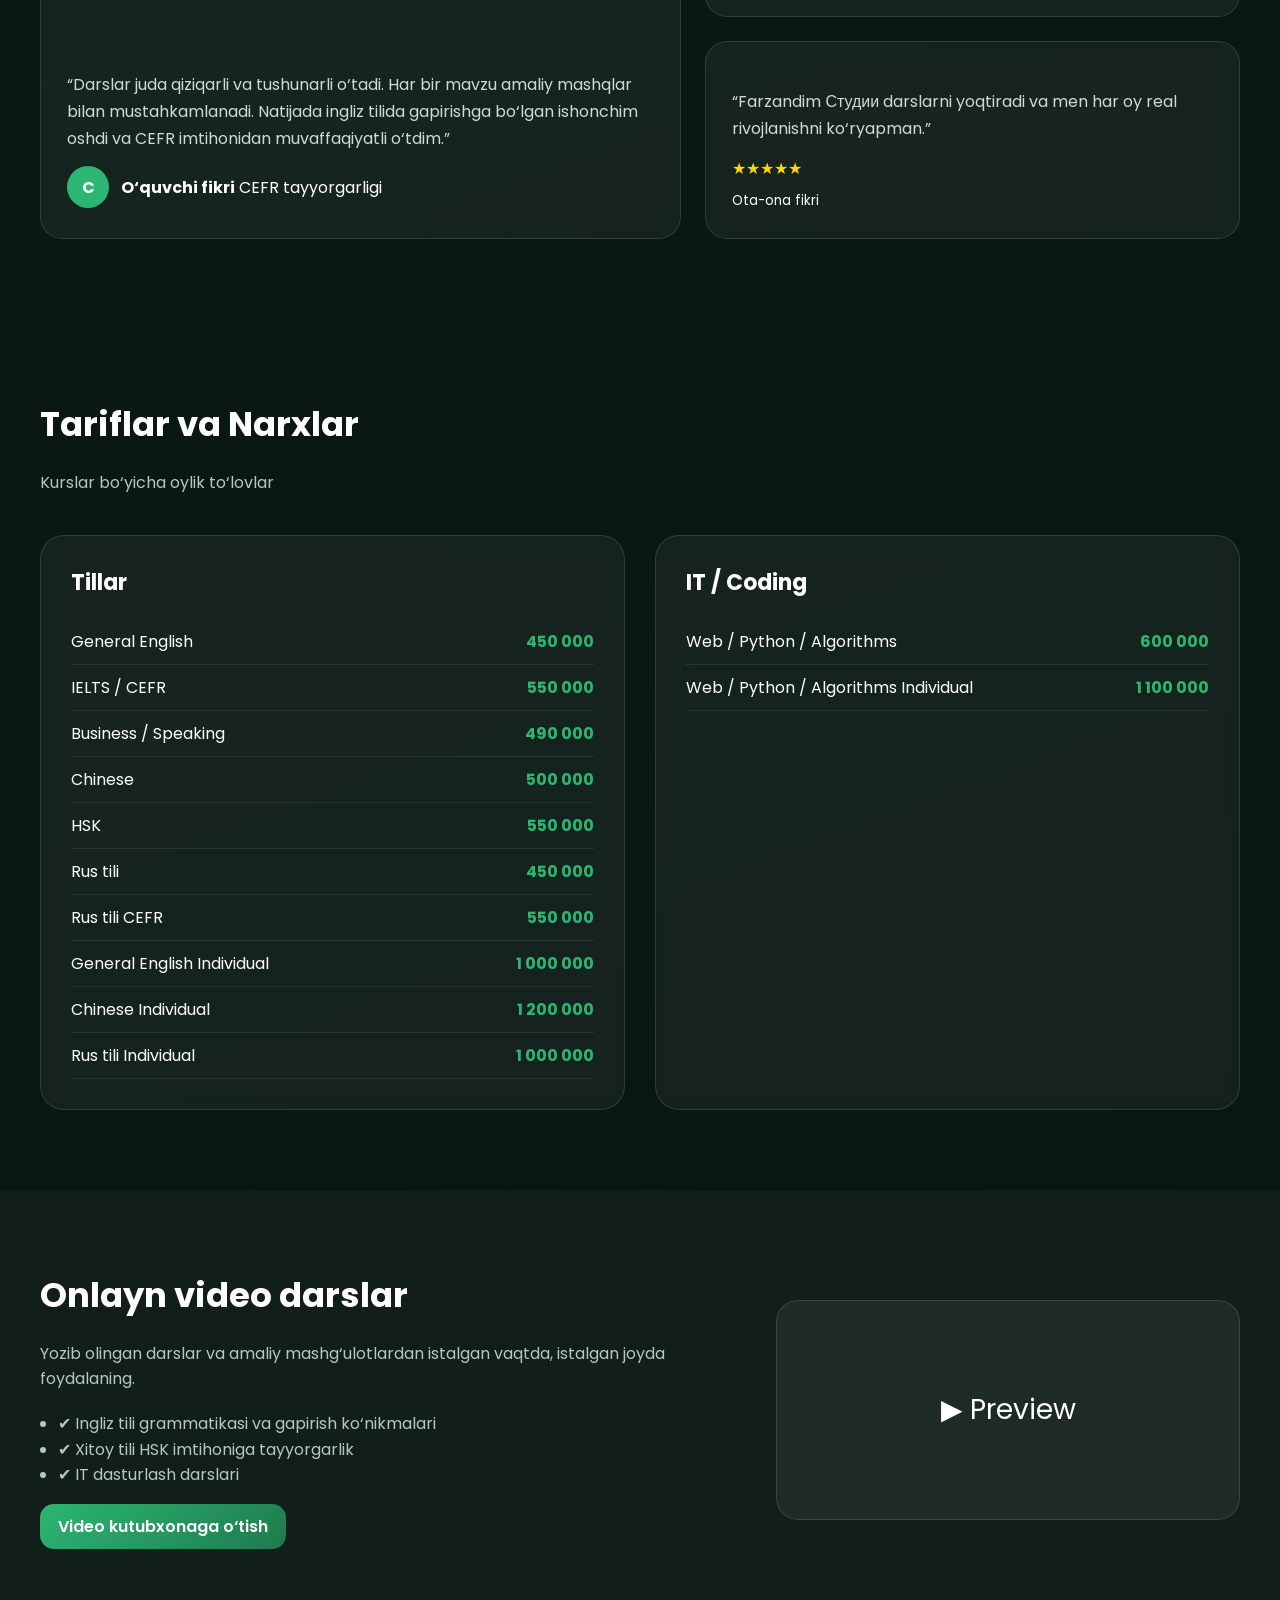
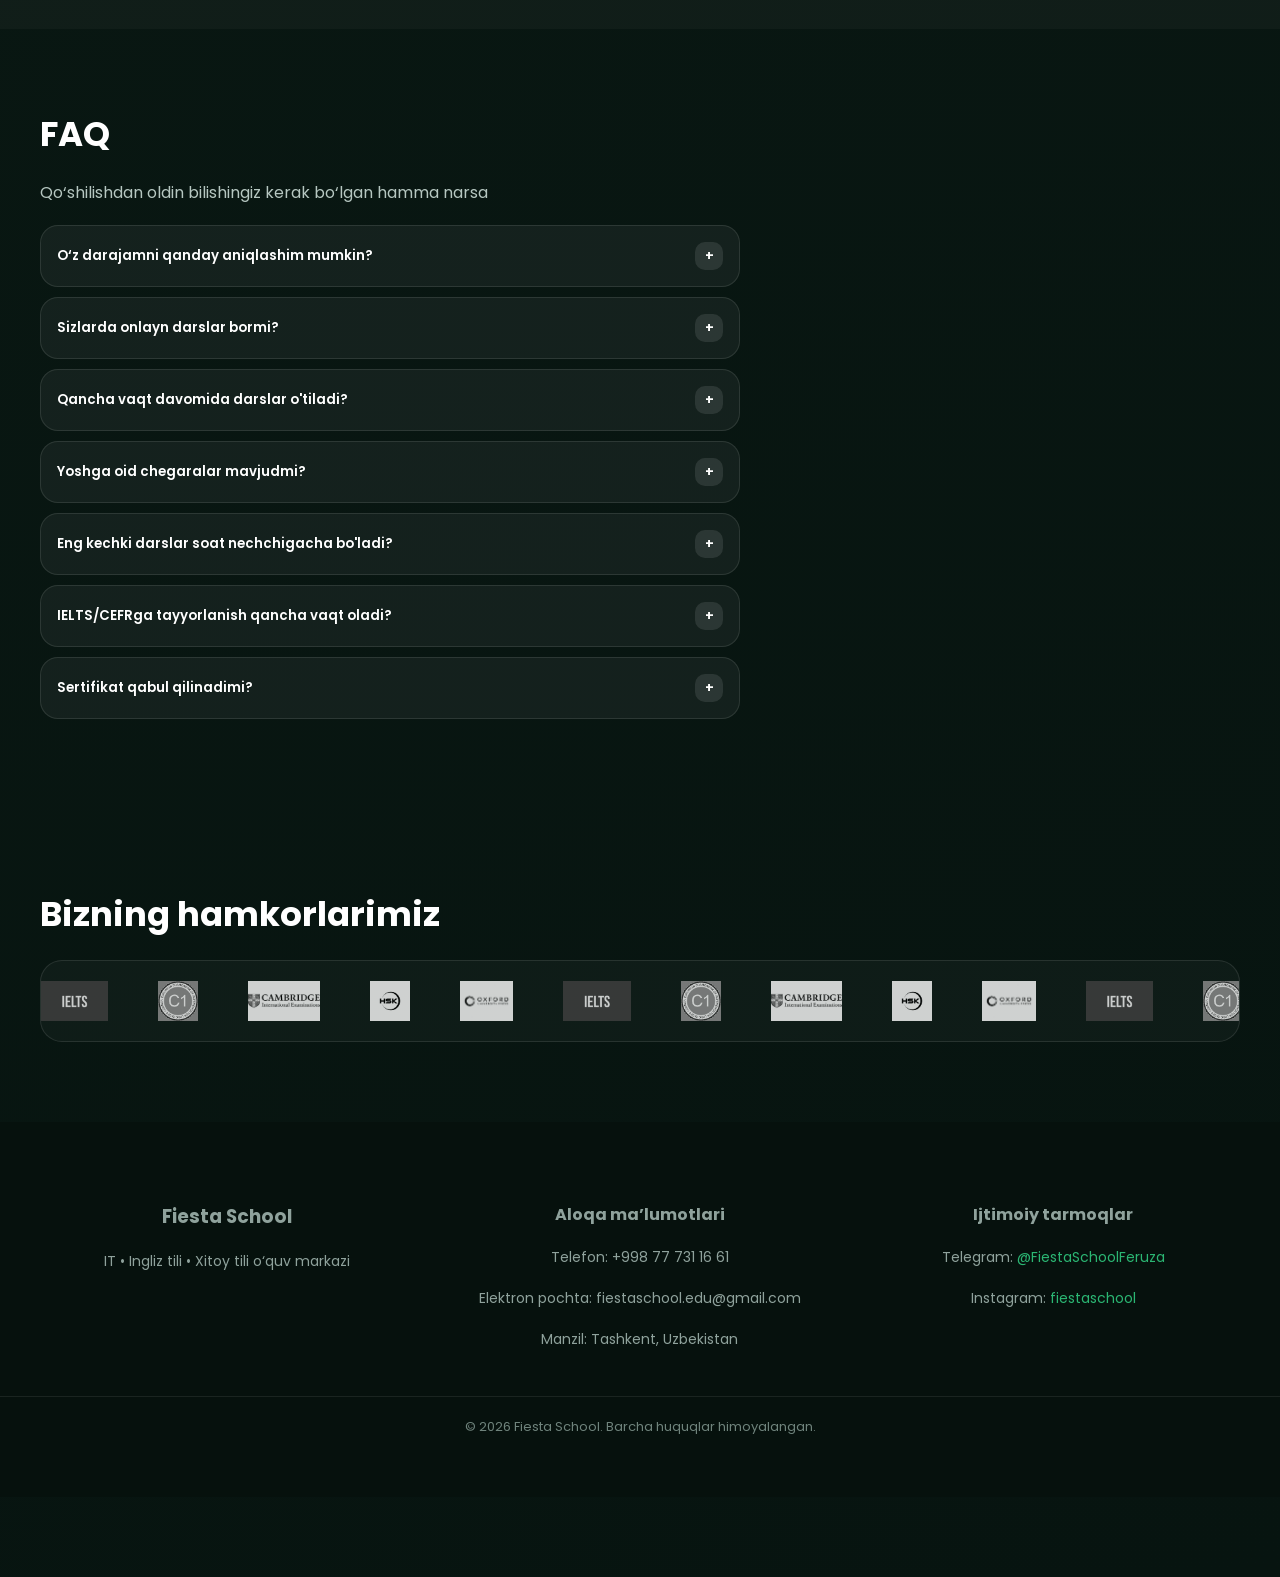
==== commit 7ef31721: "Update index.html" ====
--- a/index.html
+++ b/index.html
@@ -408,10 +408,7 @@
           <div class="score">IELTS 7.0</div>
         </div>
 
-        <div class="result-card">
-          <img src="results/4.jpg" alt="">
-          <div class="score">IELTS 7.5</div>
-        </div>
+       
 
 
          <div class="result-card">
@@ -429,10 +426,6 @@
           <div class="score">IELTS 7.0</div>
         </div>
 
-        <div class="result-card">
-          <img src="results/4.jpg" alt="">
-          <div class="score">IELTS 7.5</div>
-        </div>
 
 
 
@@ -796,3 +789,4 @@
 
 
 
+
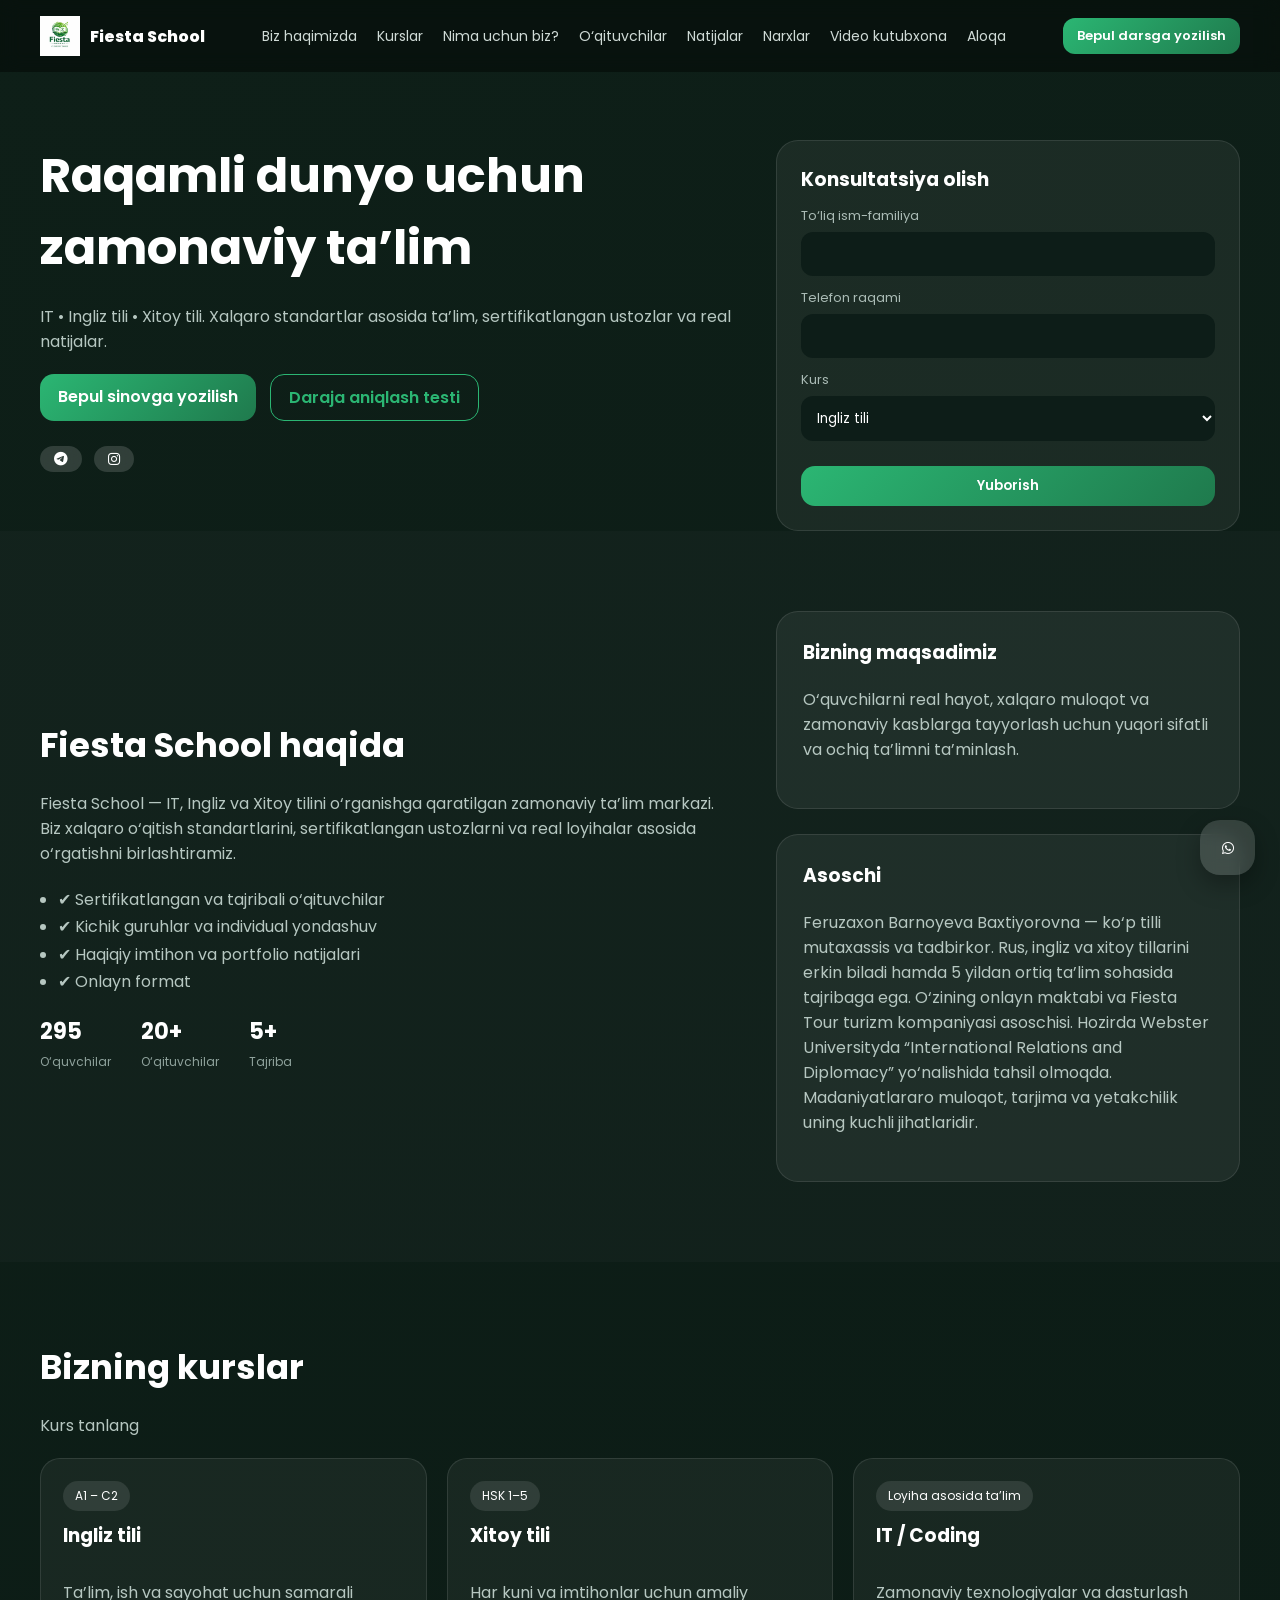
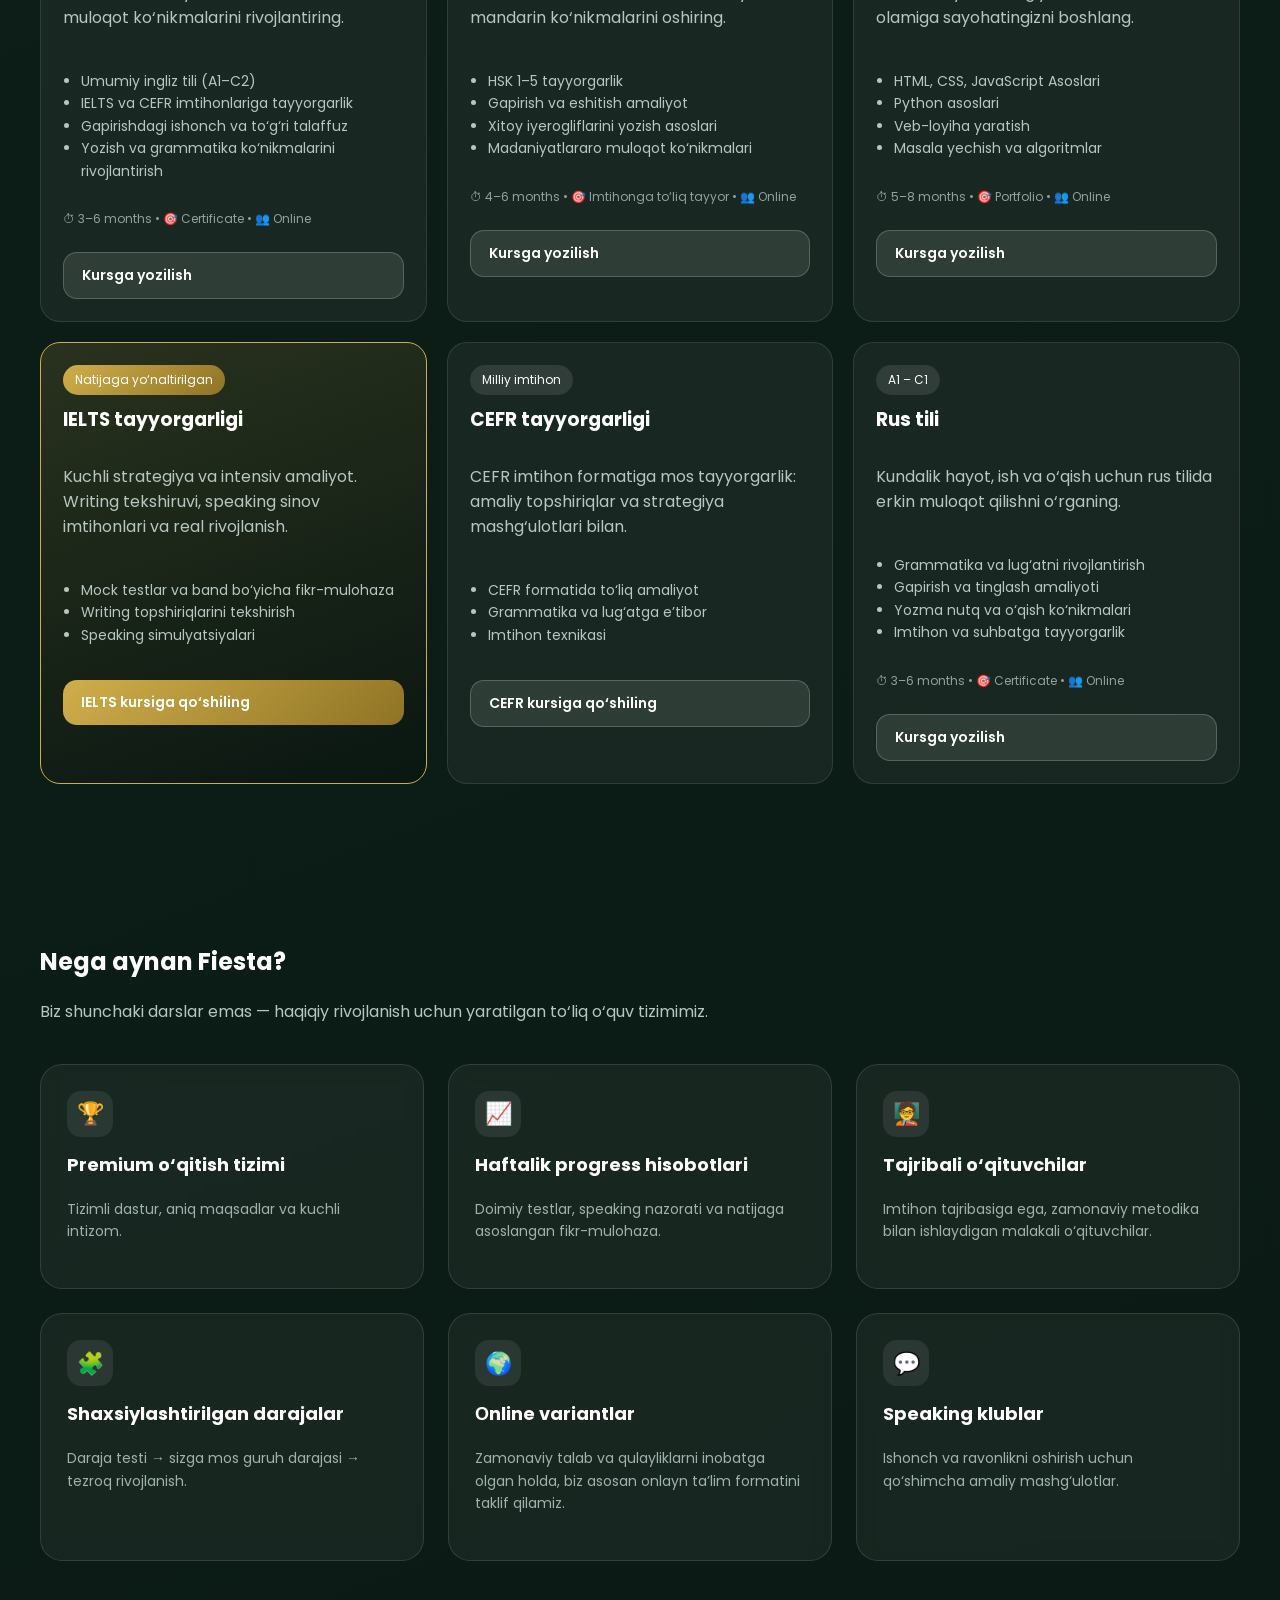
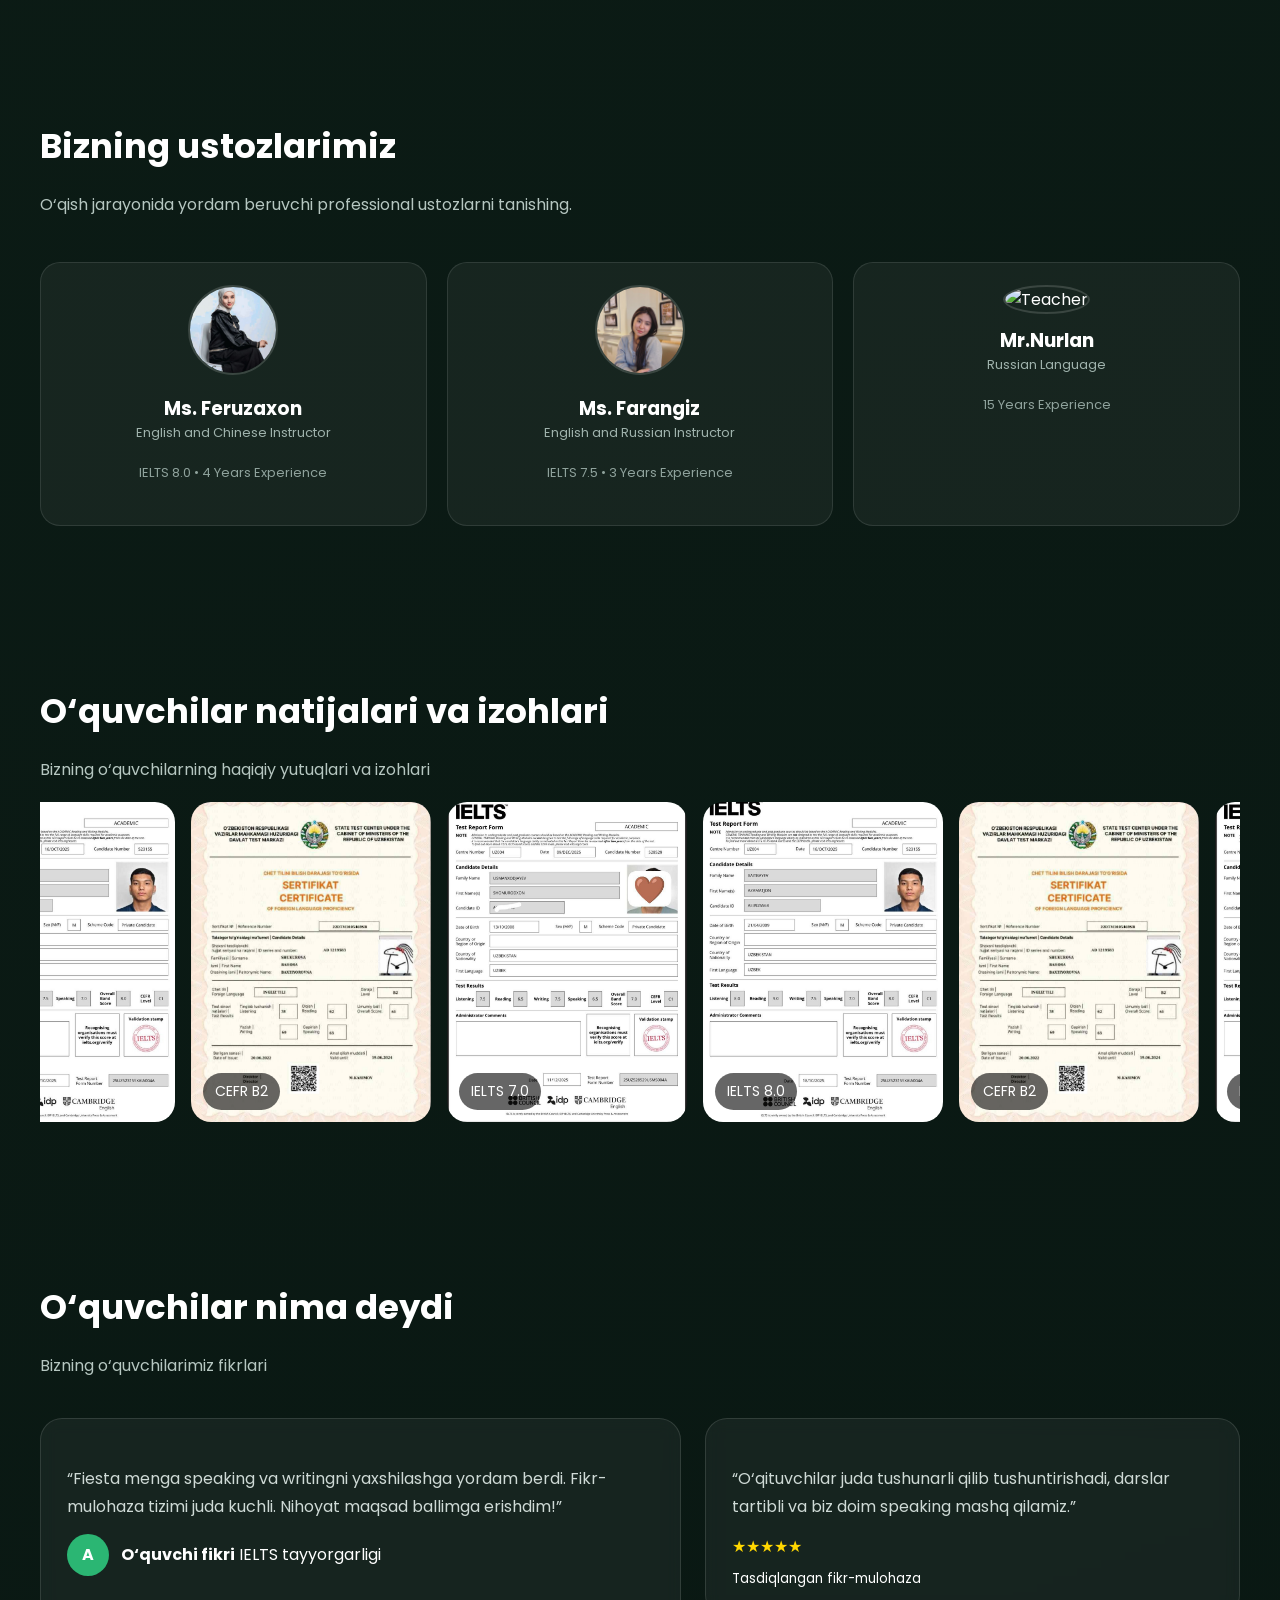
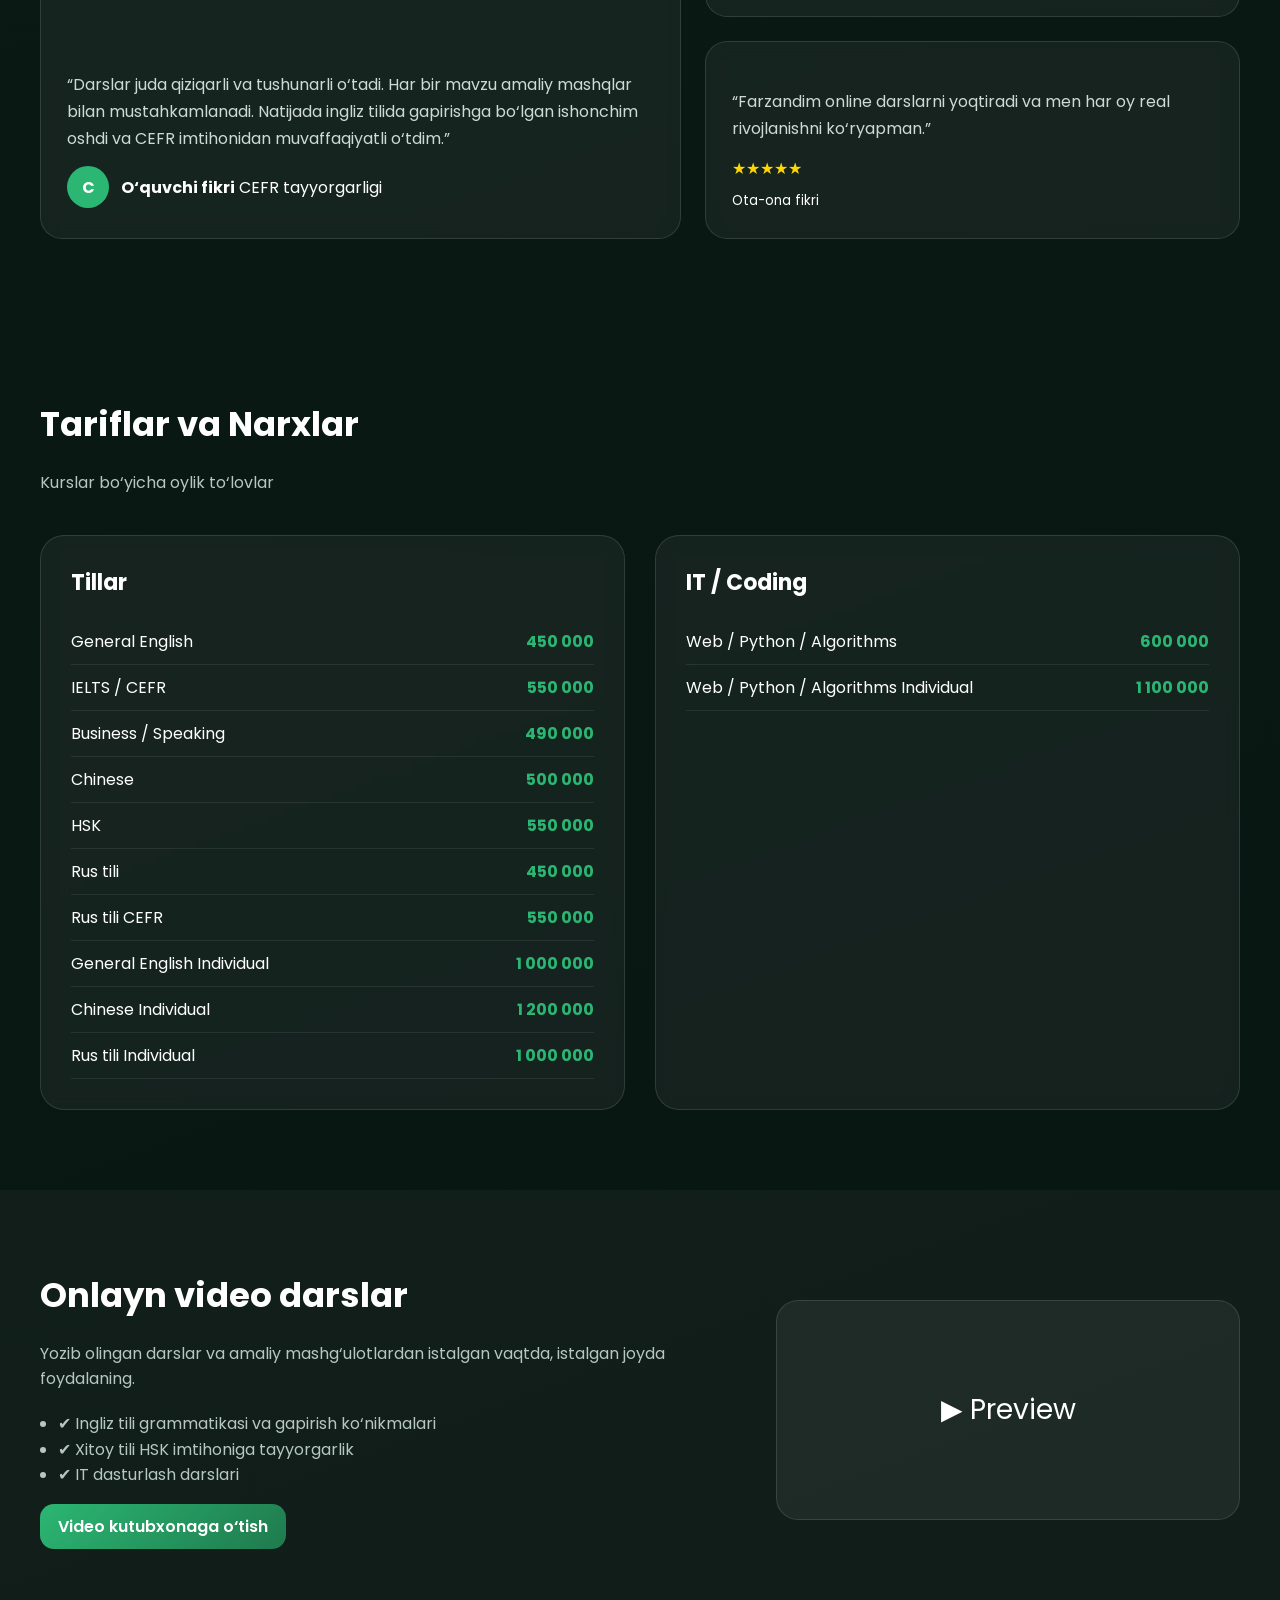
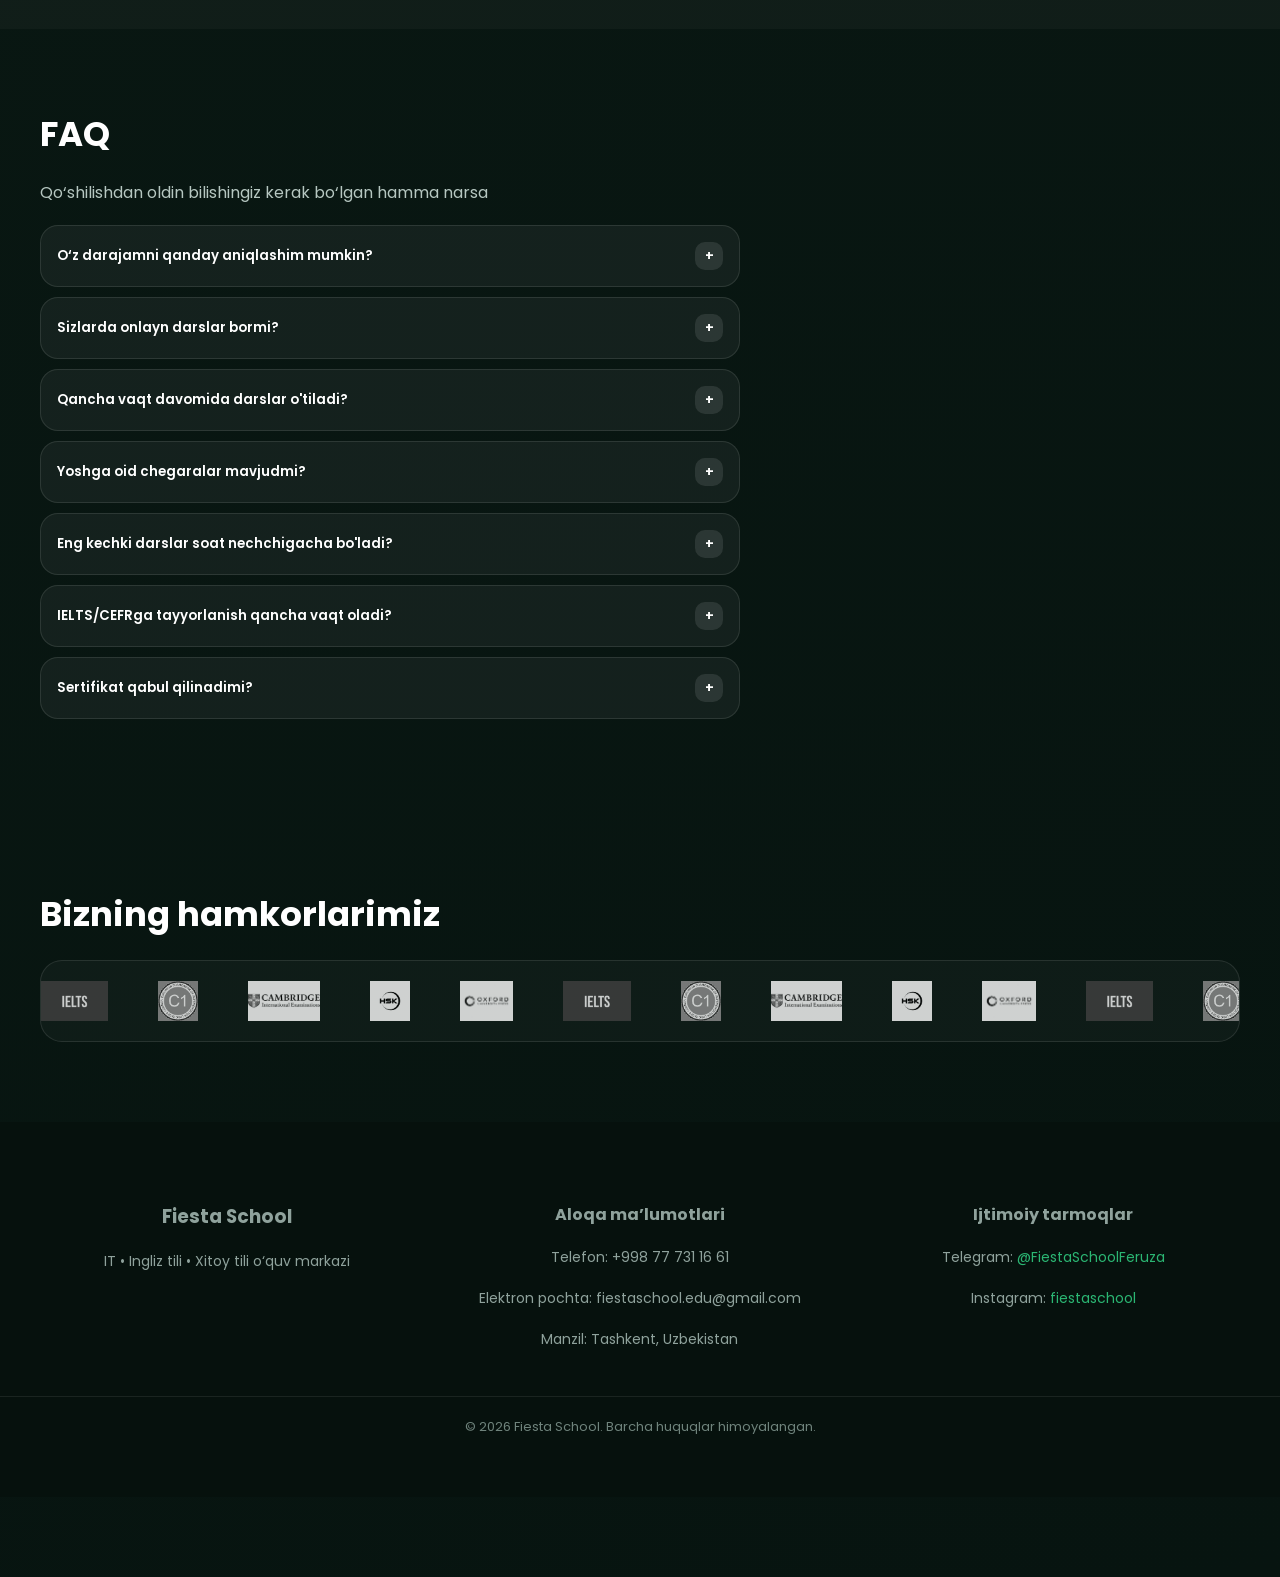
==== commit 2861b411: "Update index.html" ====
--- a/index.html
+++ b/index.html
@@ -374,10 +374,10 @@
       </div>
 
       <div class="card teacher">
-        <img src="teacher/Myimage.jpg" alt="Teacher" />
-        <h3>Mr.Mukagali</h3>
-        <span>General English and IELTS</span>
-        <p>IELTS 8.0 • 4 Years Experience</p>
+        <img src="teacher/nurlan.jpg" alt="Teacher" />
+        <h3>Mr.Nurlan</h3>
+        <span>Russian Language</span>
+        <p> 15 Years Experience</p>
       </div>
 
     </div>
@@ -493,7 +493,7 @@
    
       <div class="feedback-card">
         <p>
-          “Farzandim Студии darslarni yoqtiradi
+          “Farzandim online darslarni yoqtiradi
           va men har oy real rivojlanishni ko‘ryapman.”
         </p>
         <div class="stars">★★★★★</div>
@@ -790,3 +790,4 @@
 
 
 
+
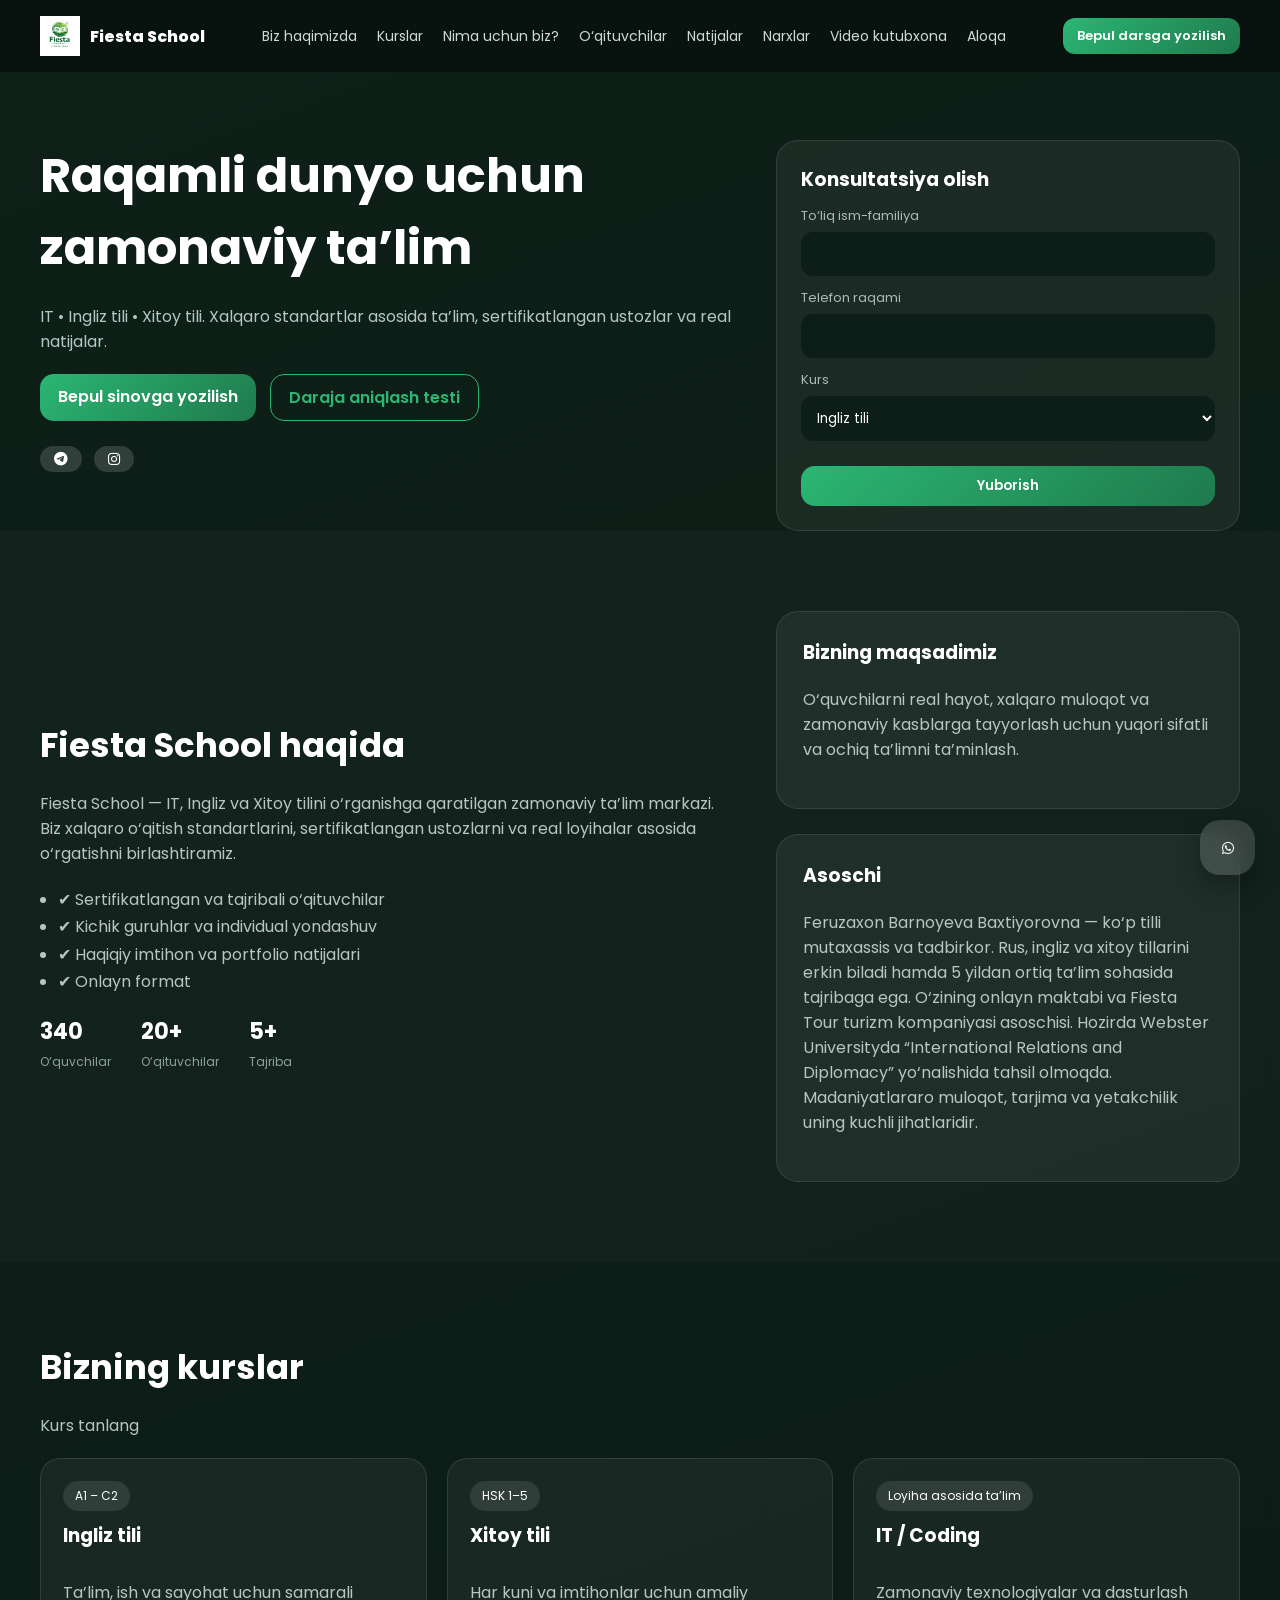
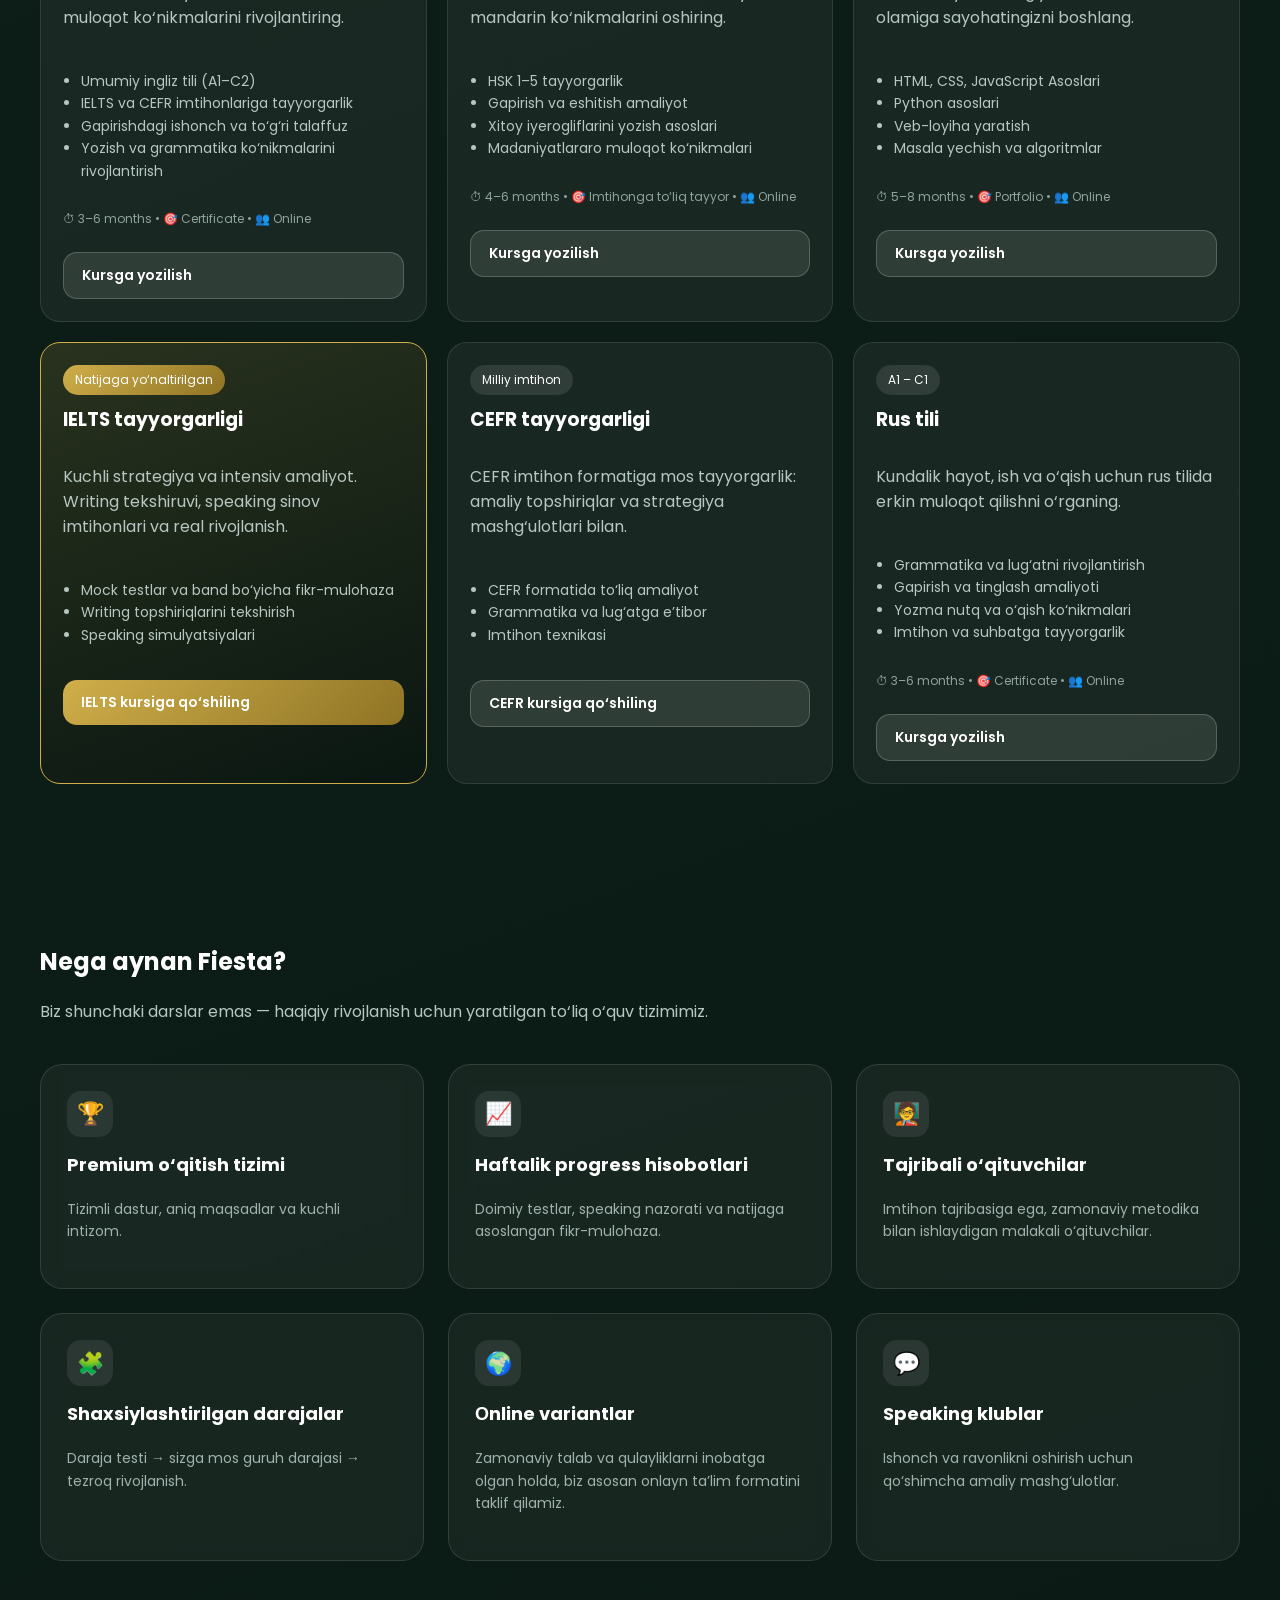
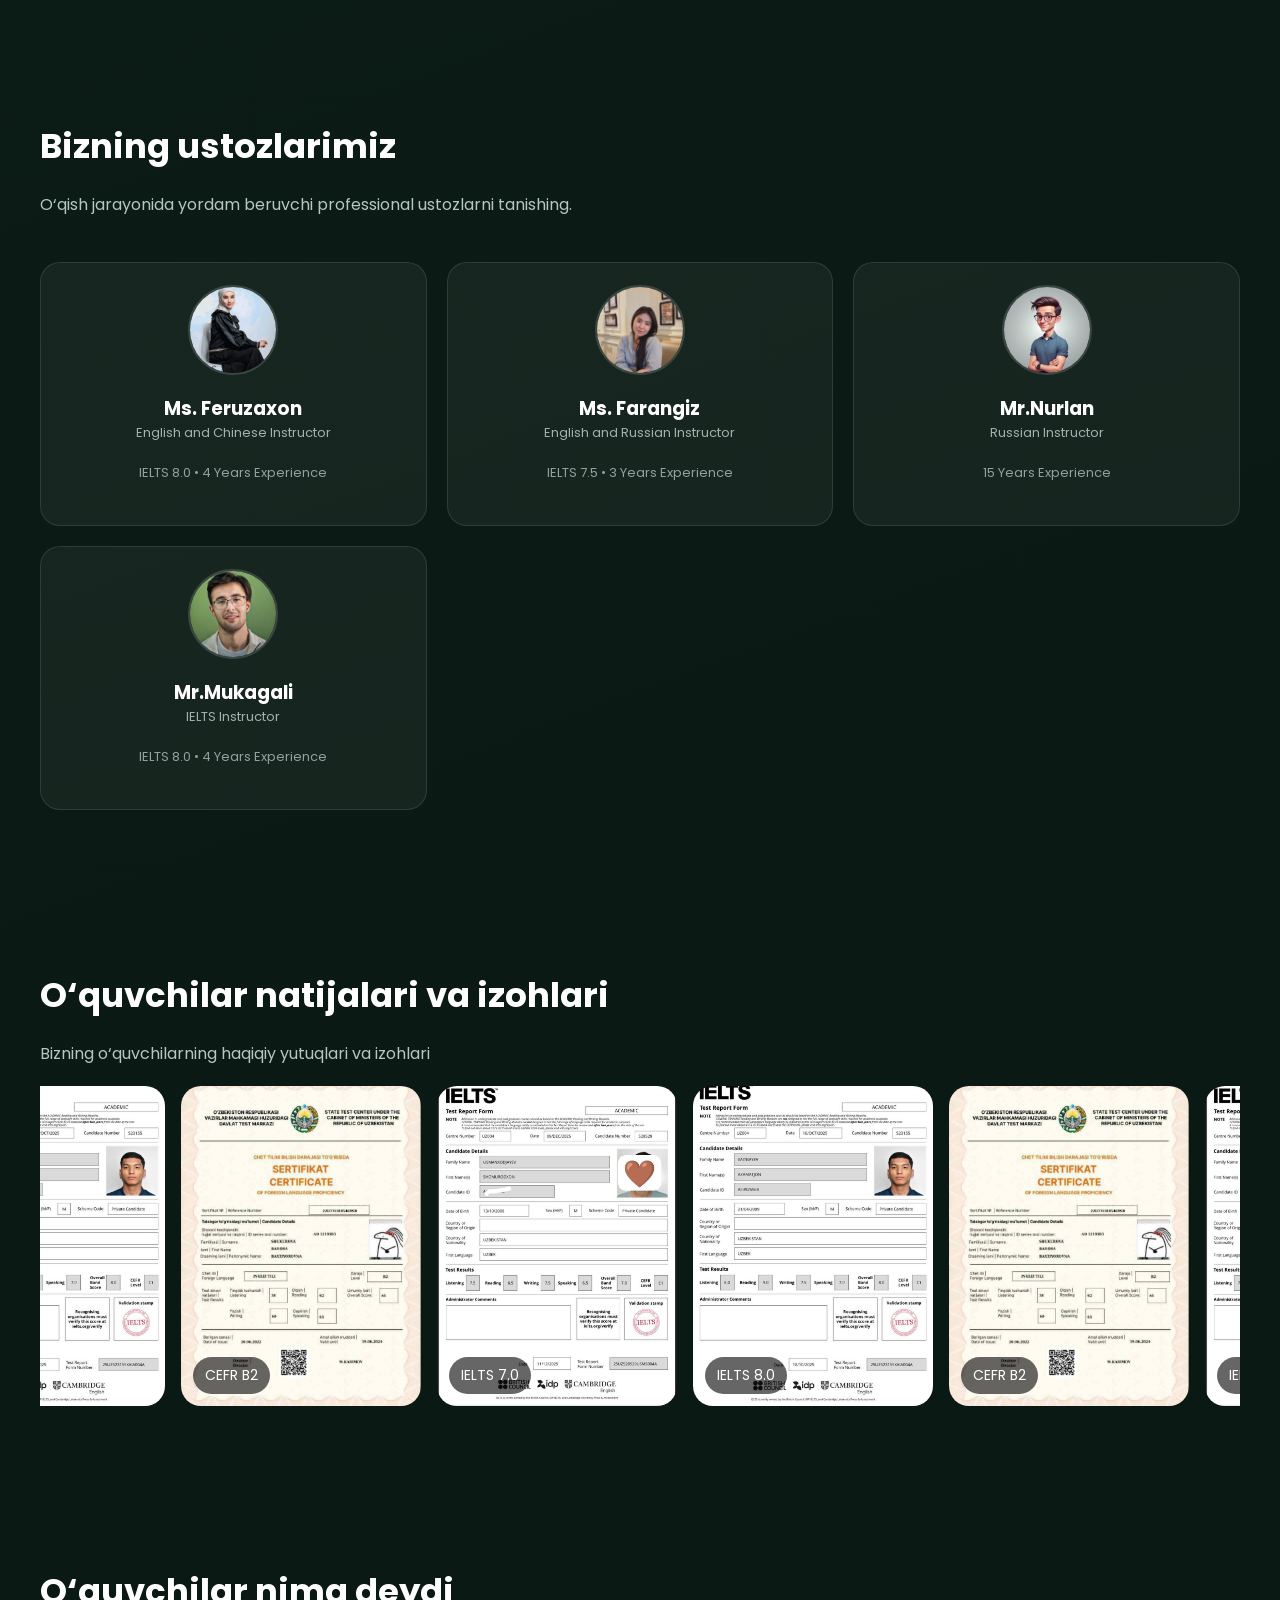
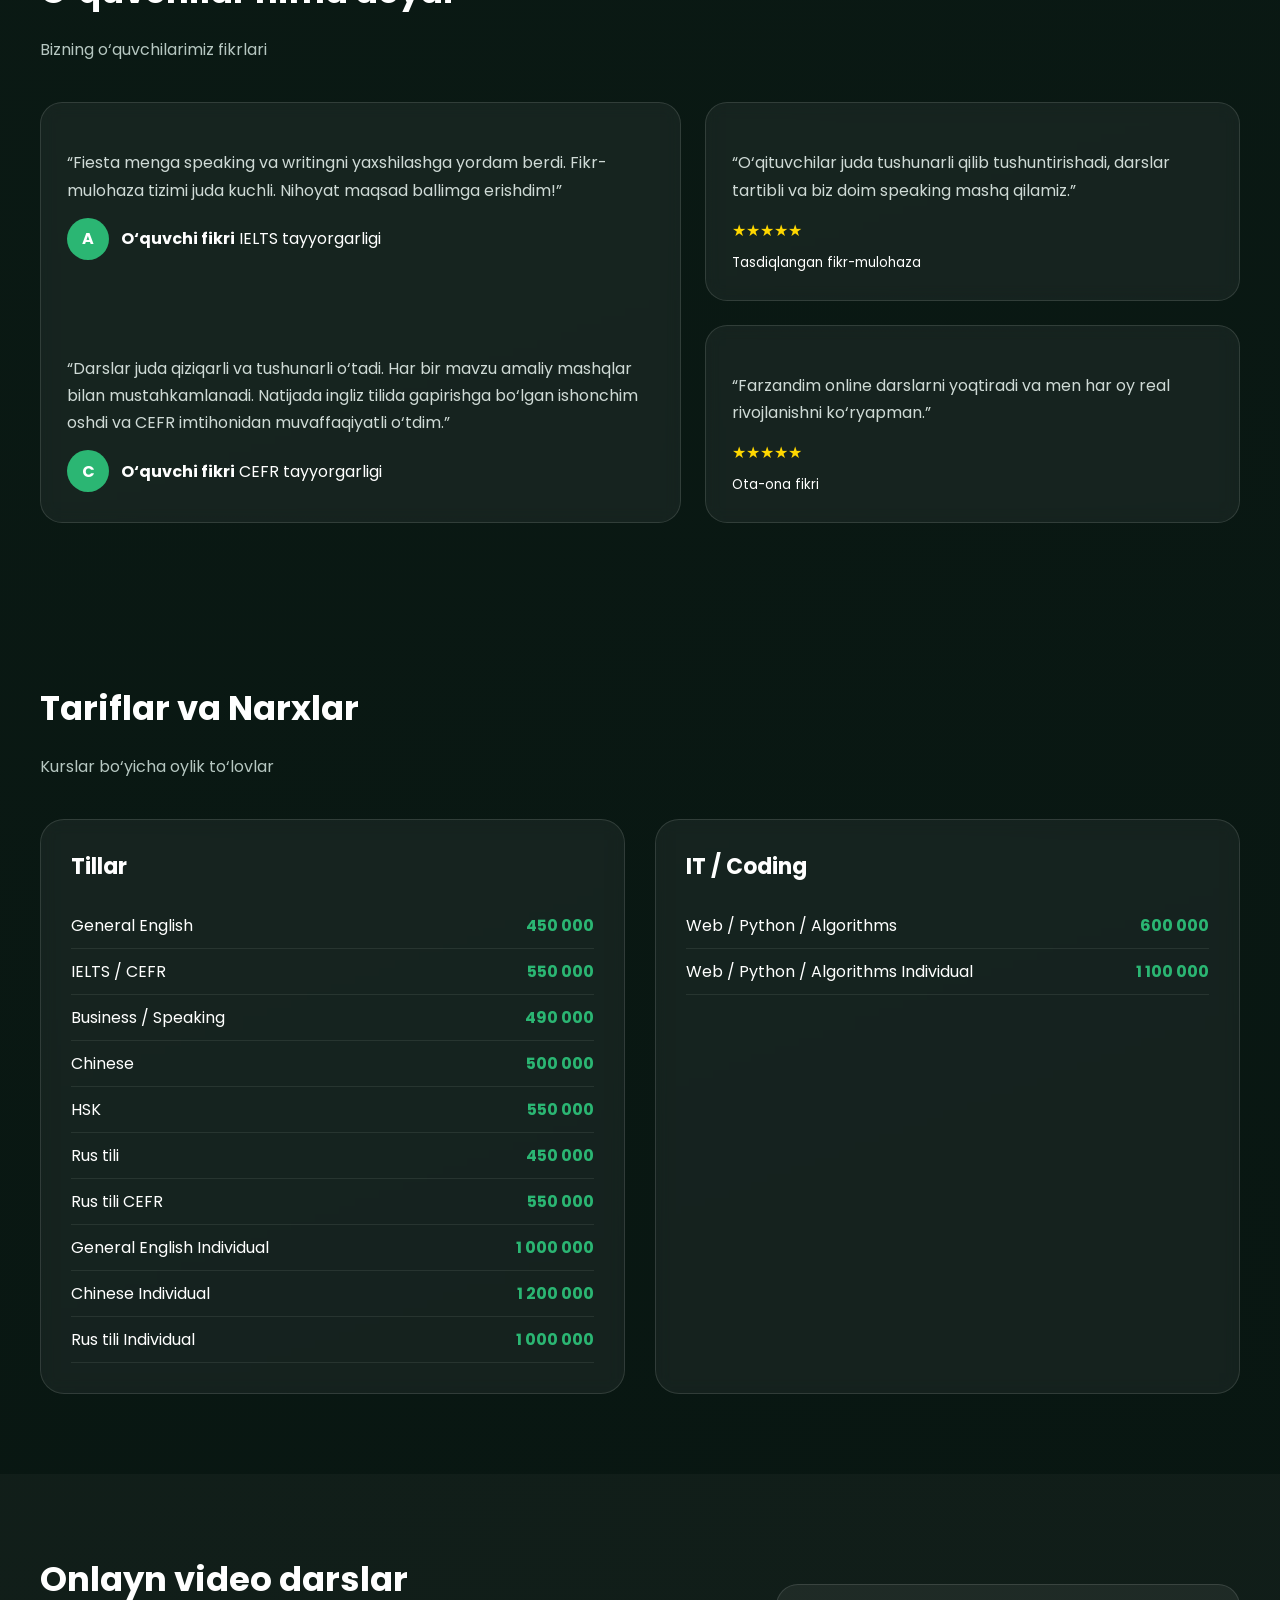
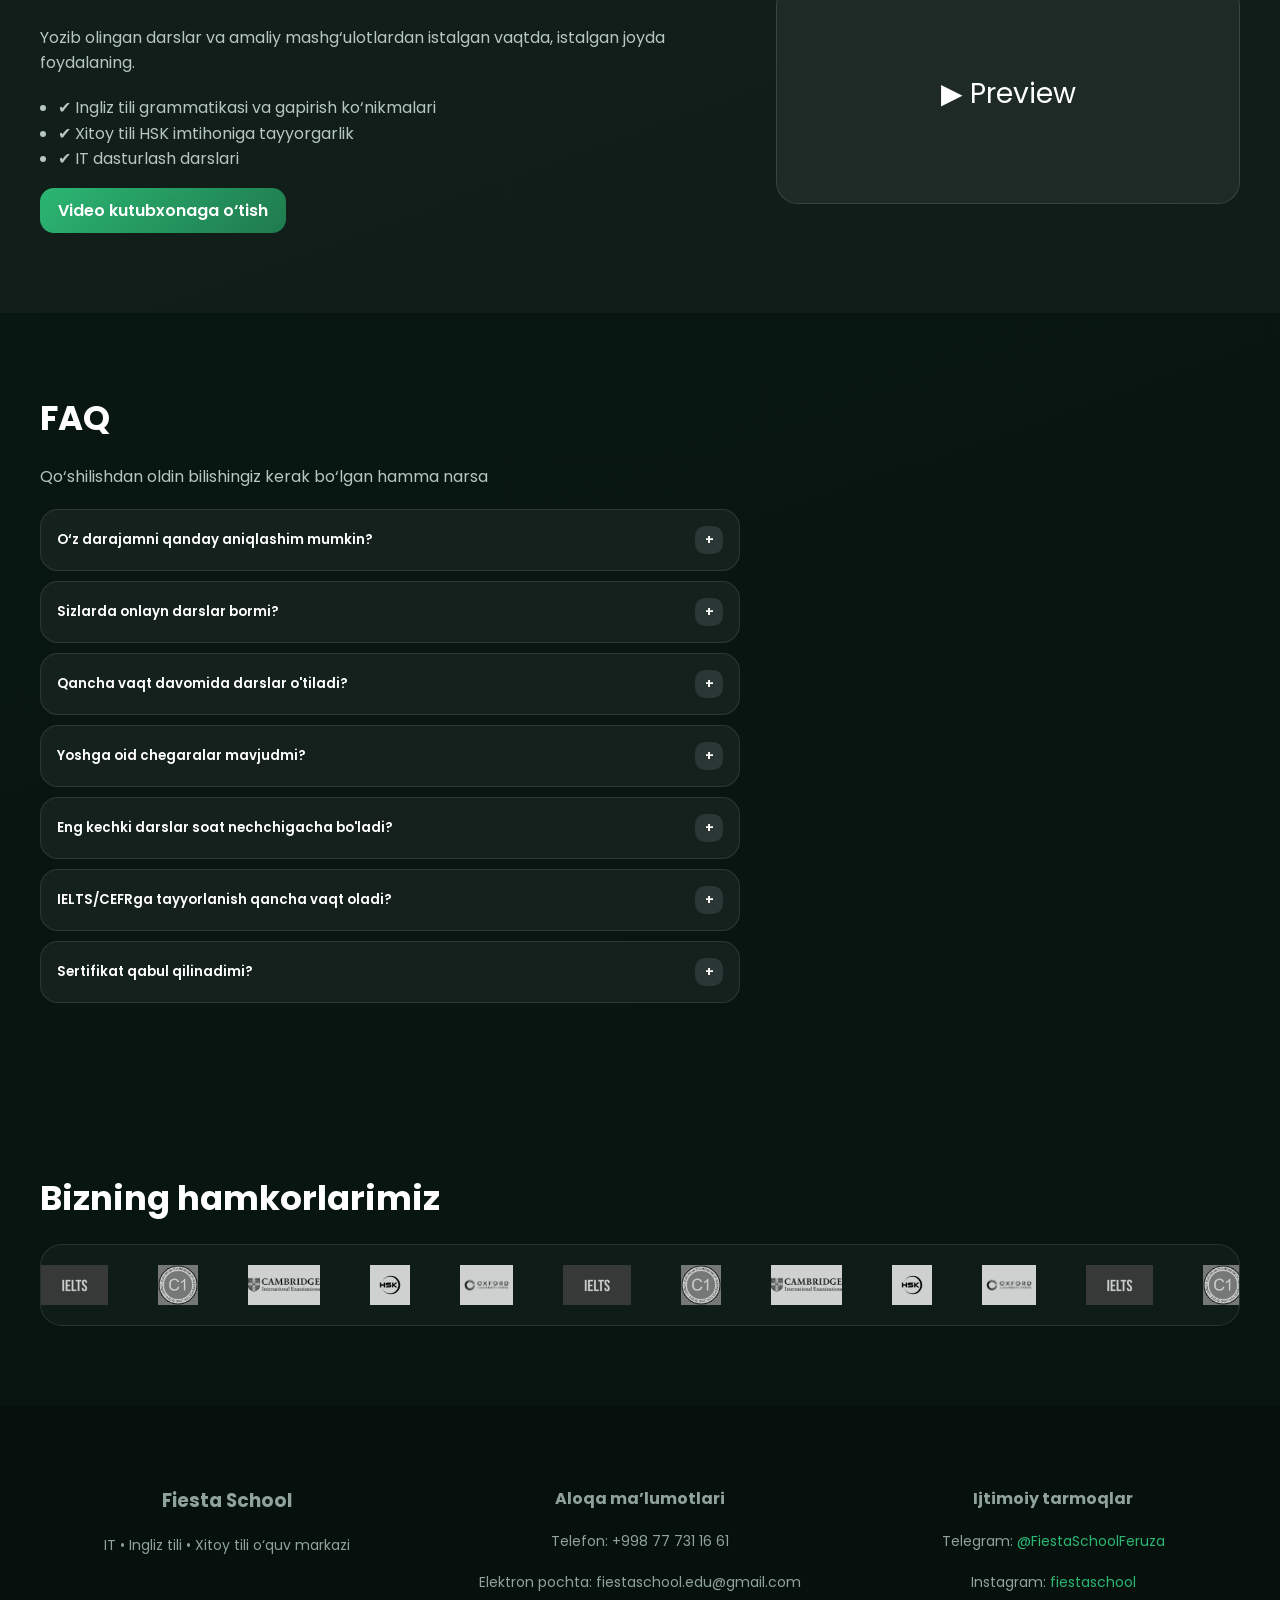
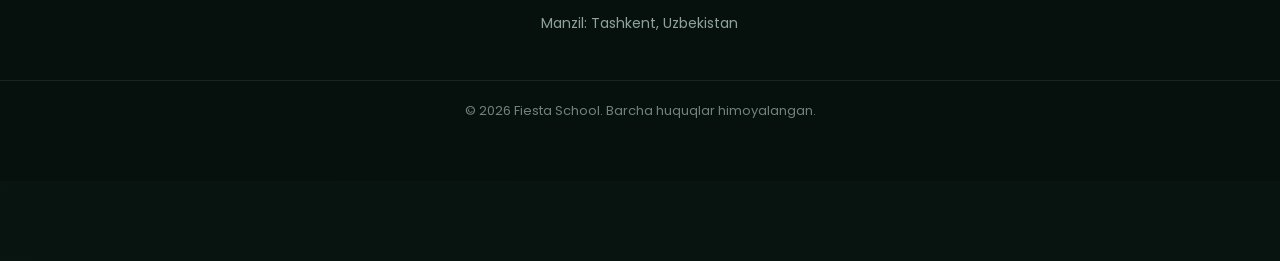
==== commit 8b398bd0: "Update index.html" ====
--- a/index.html
+++ b/index.html
@@ -376,9 +376,19 @@
       <div class="card teacher">
         <img src="teacher/nurlan.jpg" alt="Teacher" />
         <h3>Mr.Nurlan</h3>
-        <span>Russian Language</span>
+        <span>Russian Instructor</span>
         <p> 15 Years Experience</p>
       </div>
+
+
+      <div class ="card teacher">
+       <img src="teacher/Myimage.jpg" alt ="teacher">
+        <h3>Mr.Mukagali</h3>
+        <span>IELTS Instructor </span>
+        <p>IELTS 8.0 • 4 Years Experience</p>
+        </div>
+
+
 
     </div>
   </div>
@@ -791,3 +801,4 @@
 
 
 
+
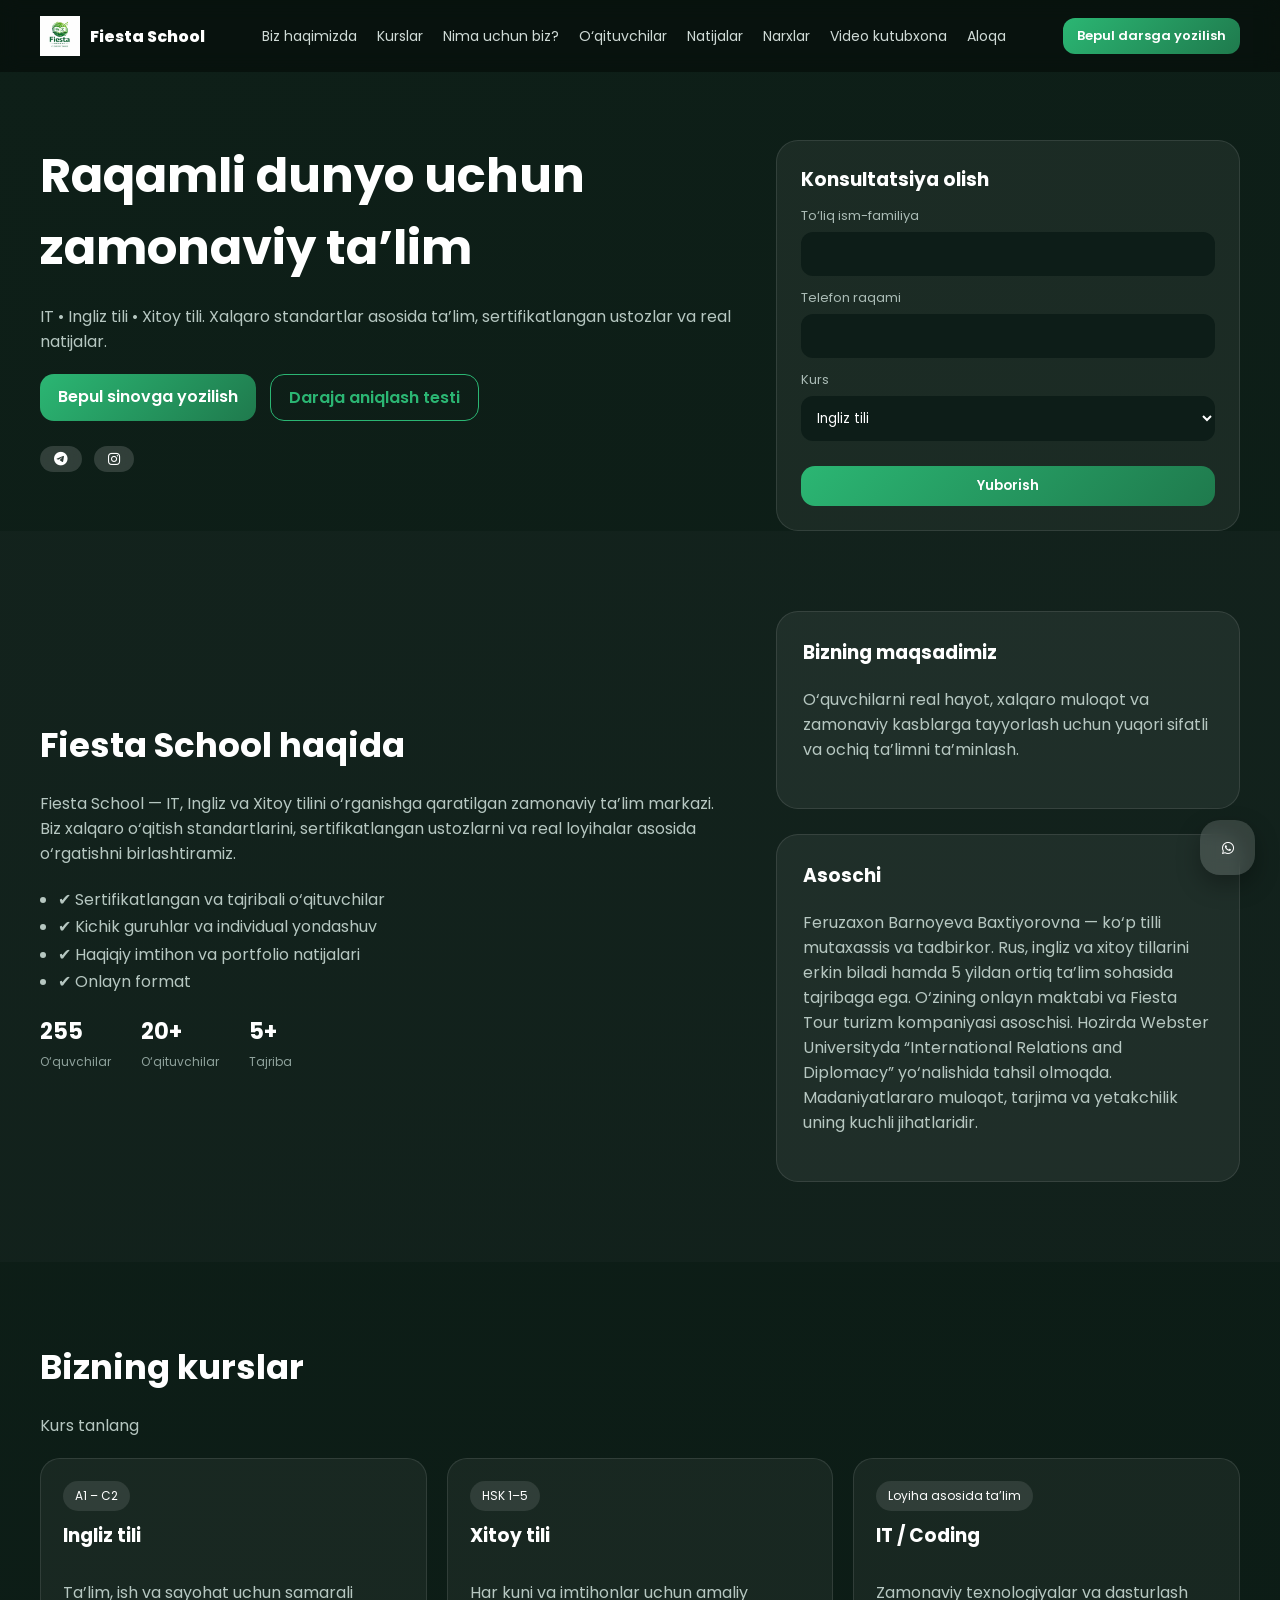
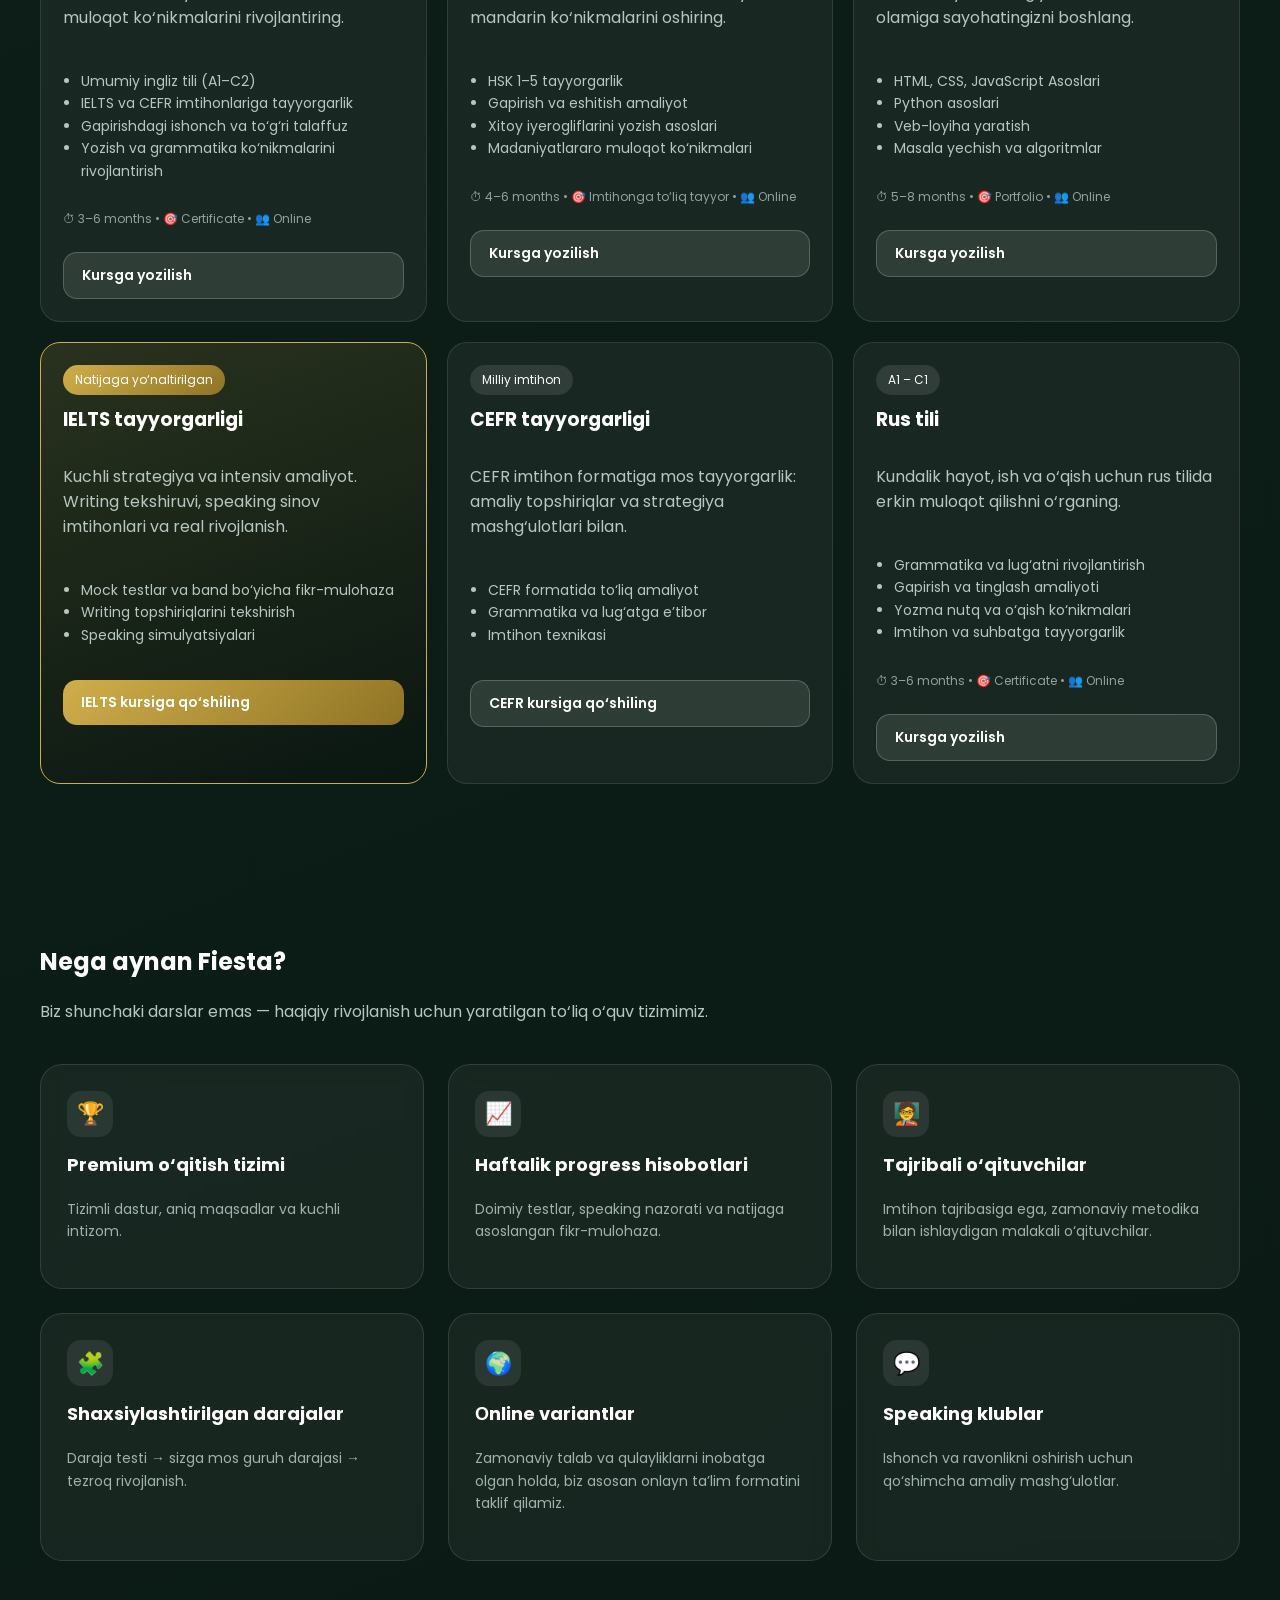
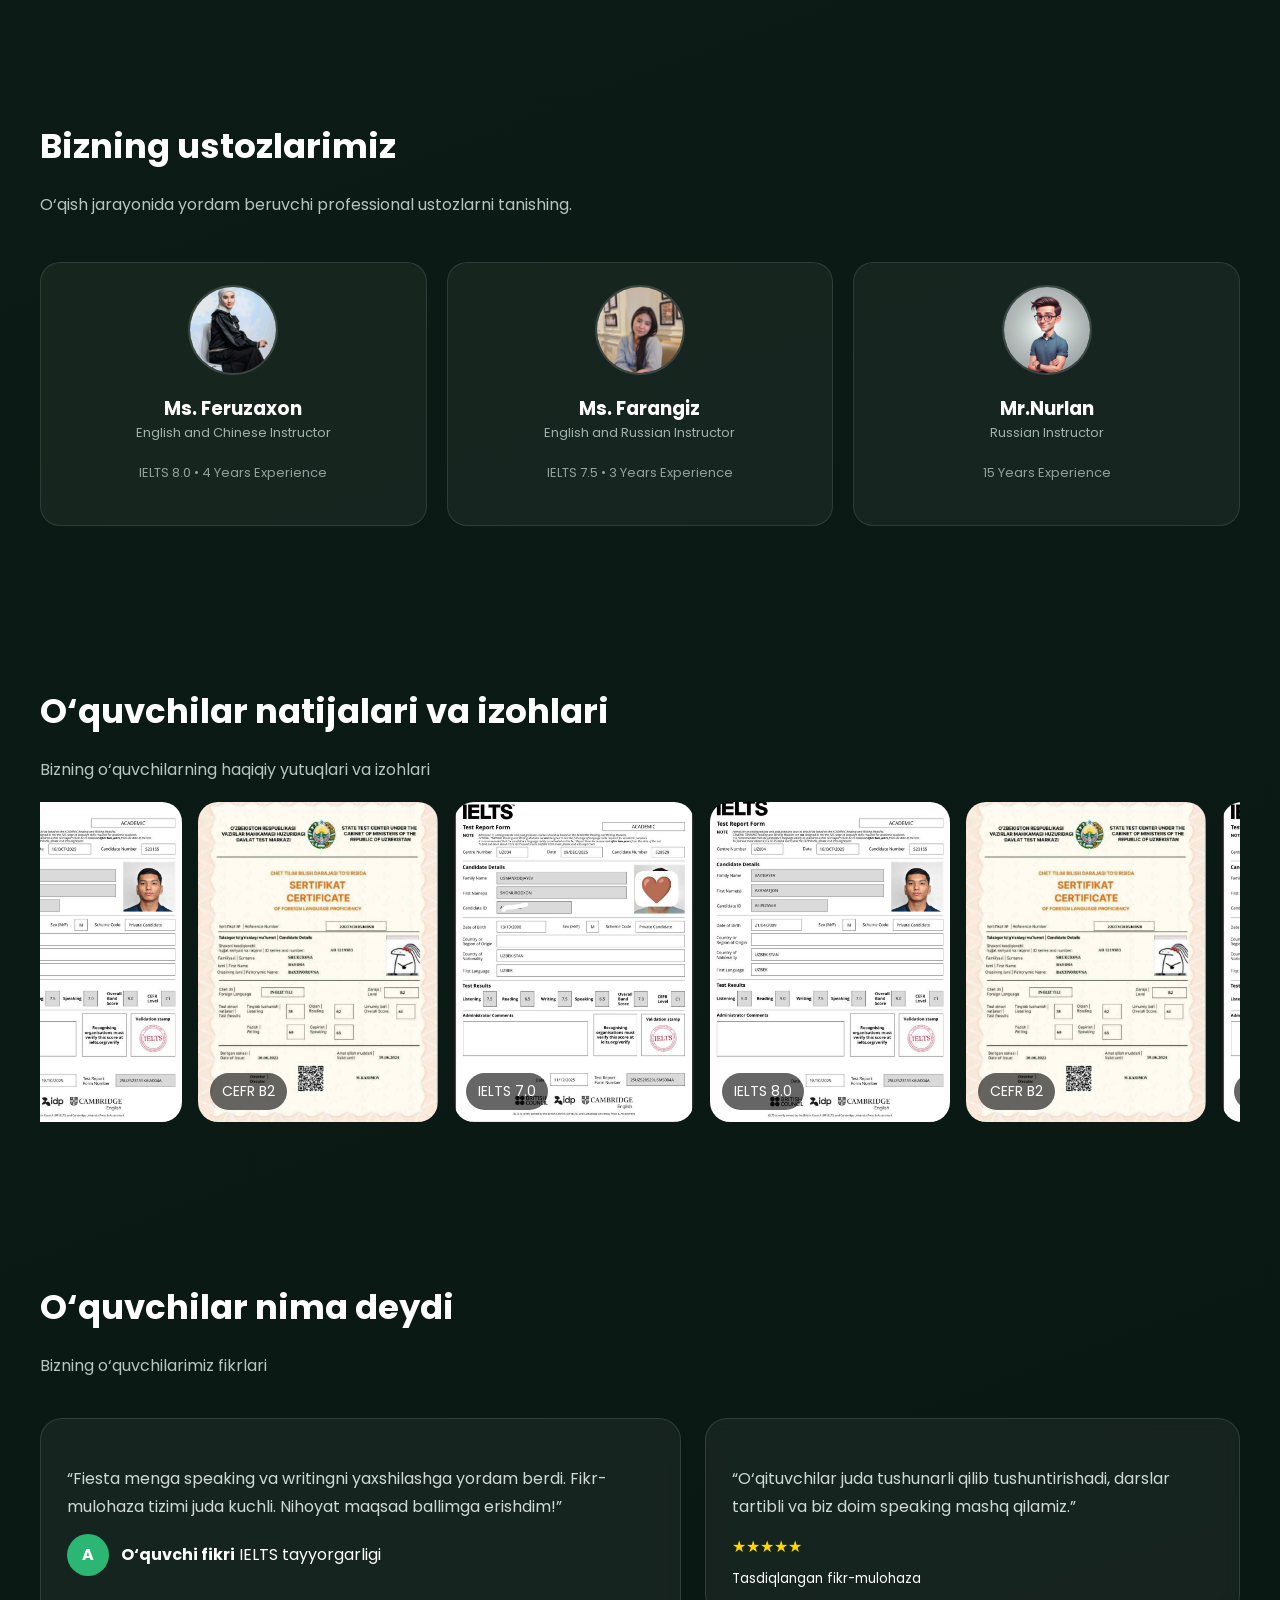
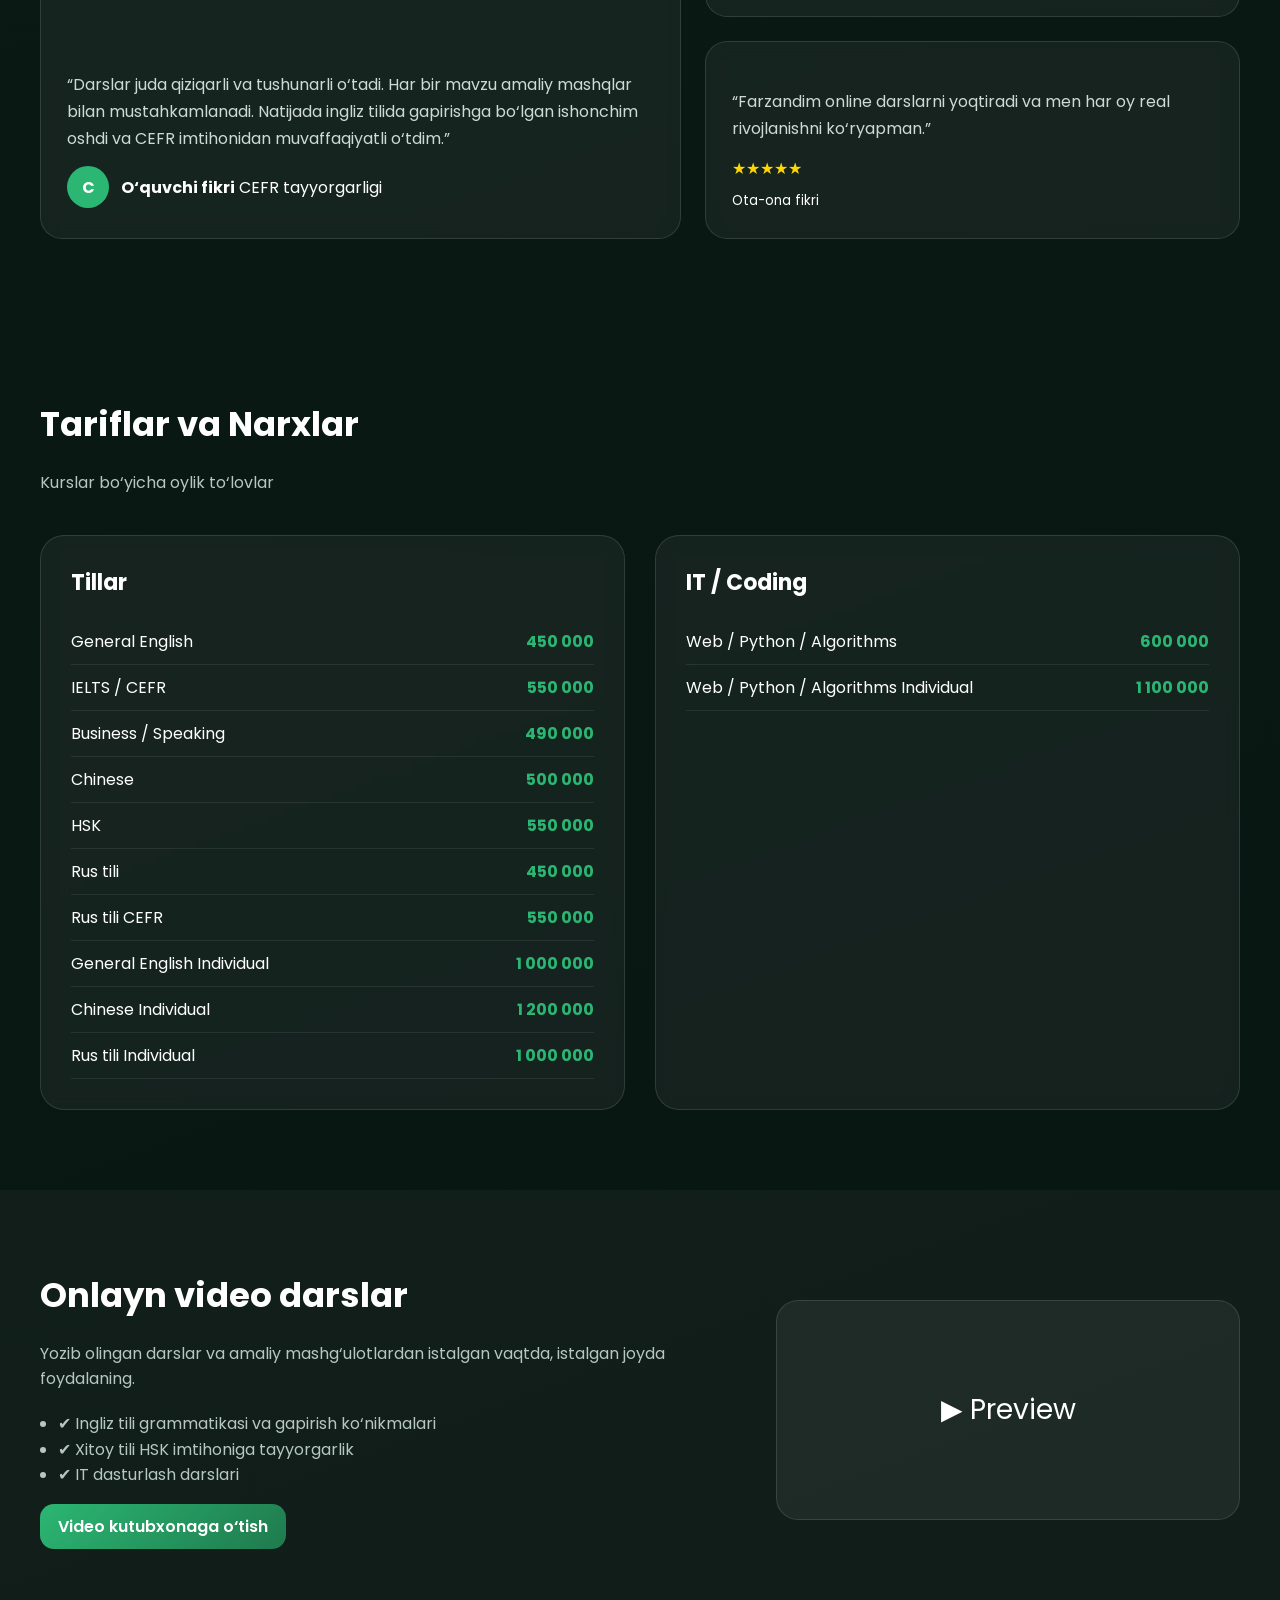
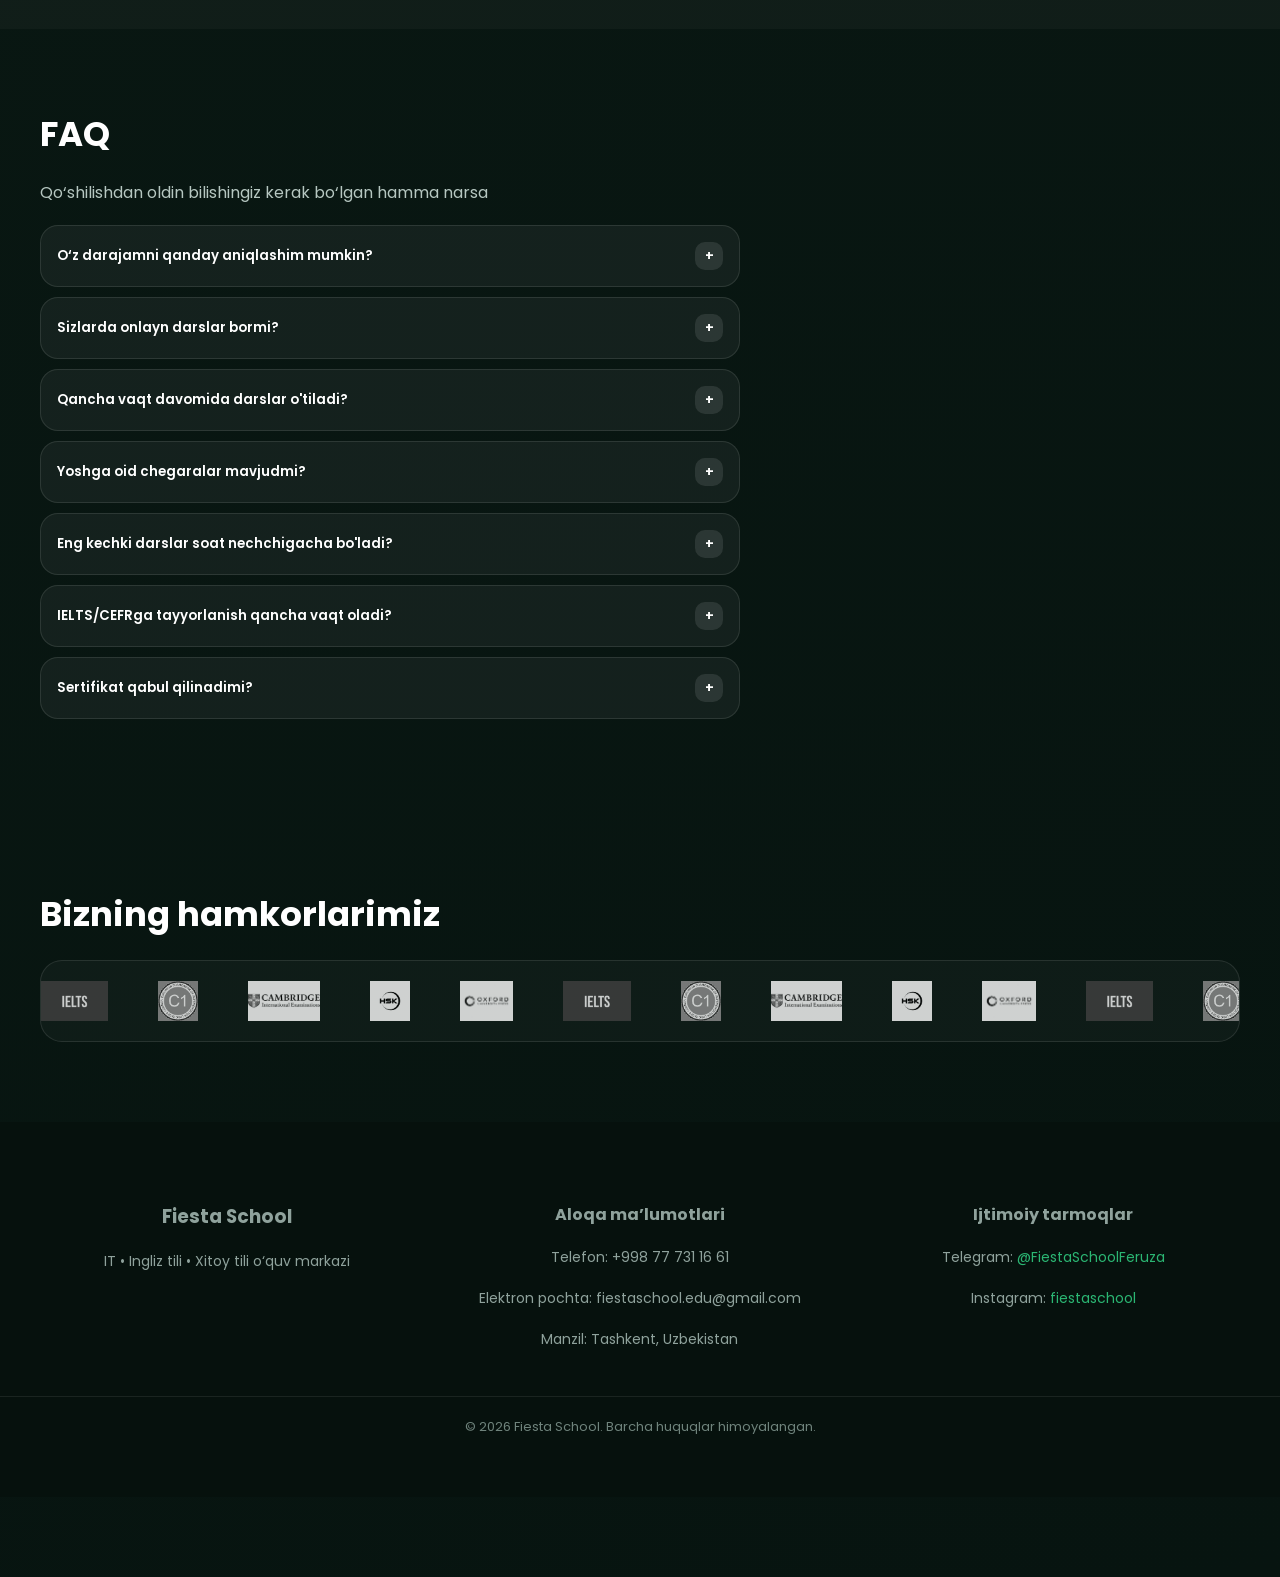
==== commit 2614856f: "Update index.html one teacher omitted" ====
--- a/index.html
+++ b/index.html
@@ -381,12 +381,7 @@
       </div>
 
 
-      <div class ="card teacher">
-       <img src="teacher/Myimage.jpg" alt ="teacher">
-        <h3>Mr.Mukagali</h3>
-        <span>IELTS Instructor </span>
-        <p>IELTS 8.0 • 4 Years Experience</p>
-        </div>
+   
 
 
 
